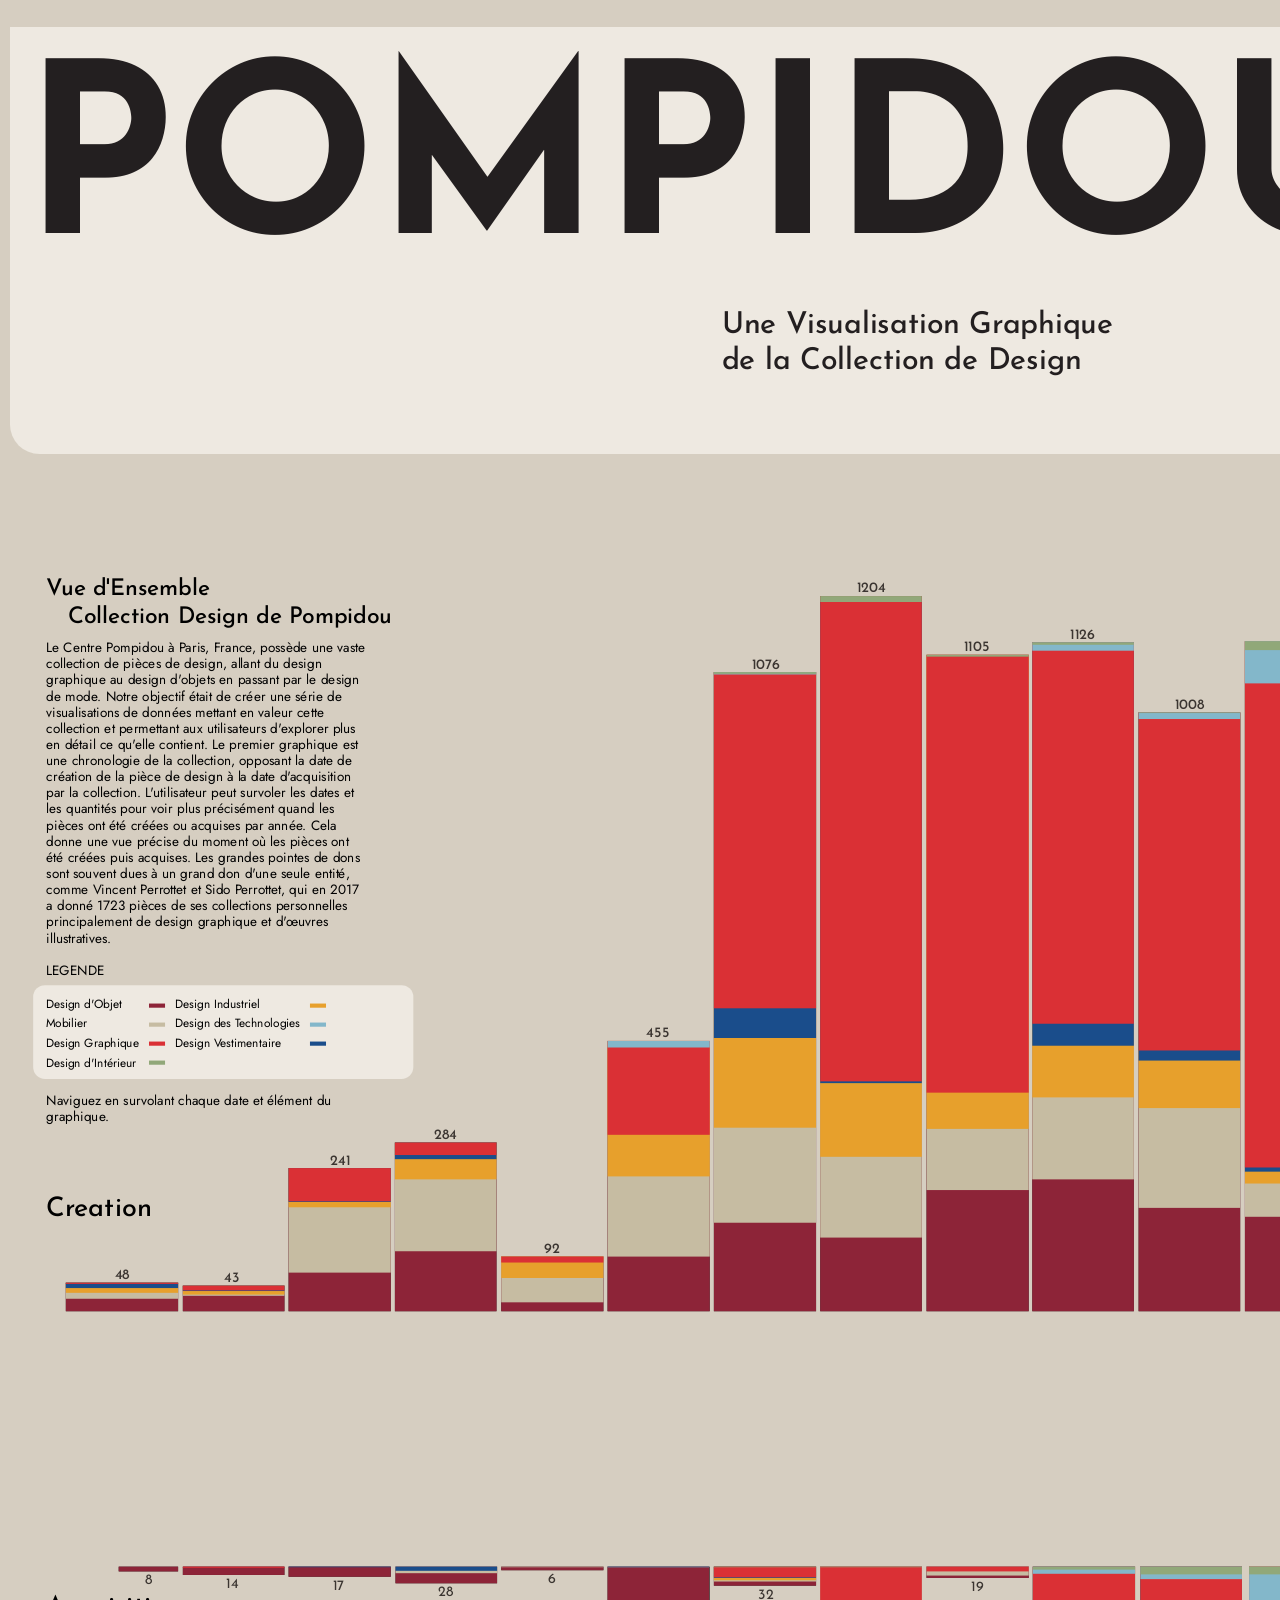
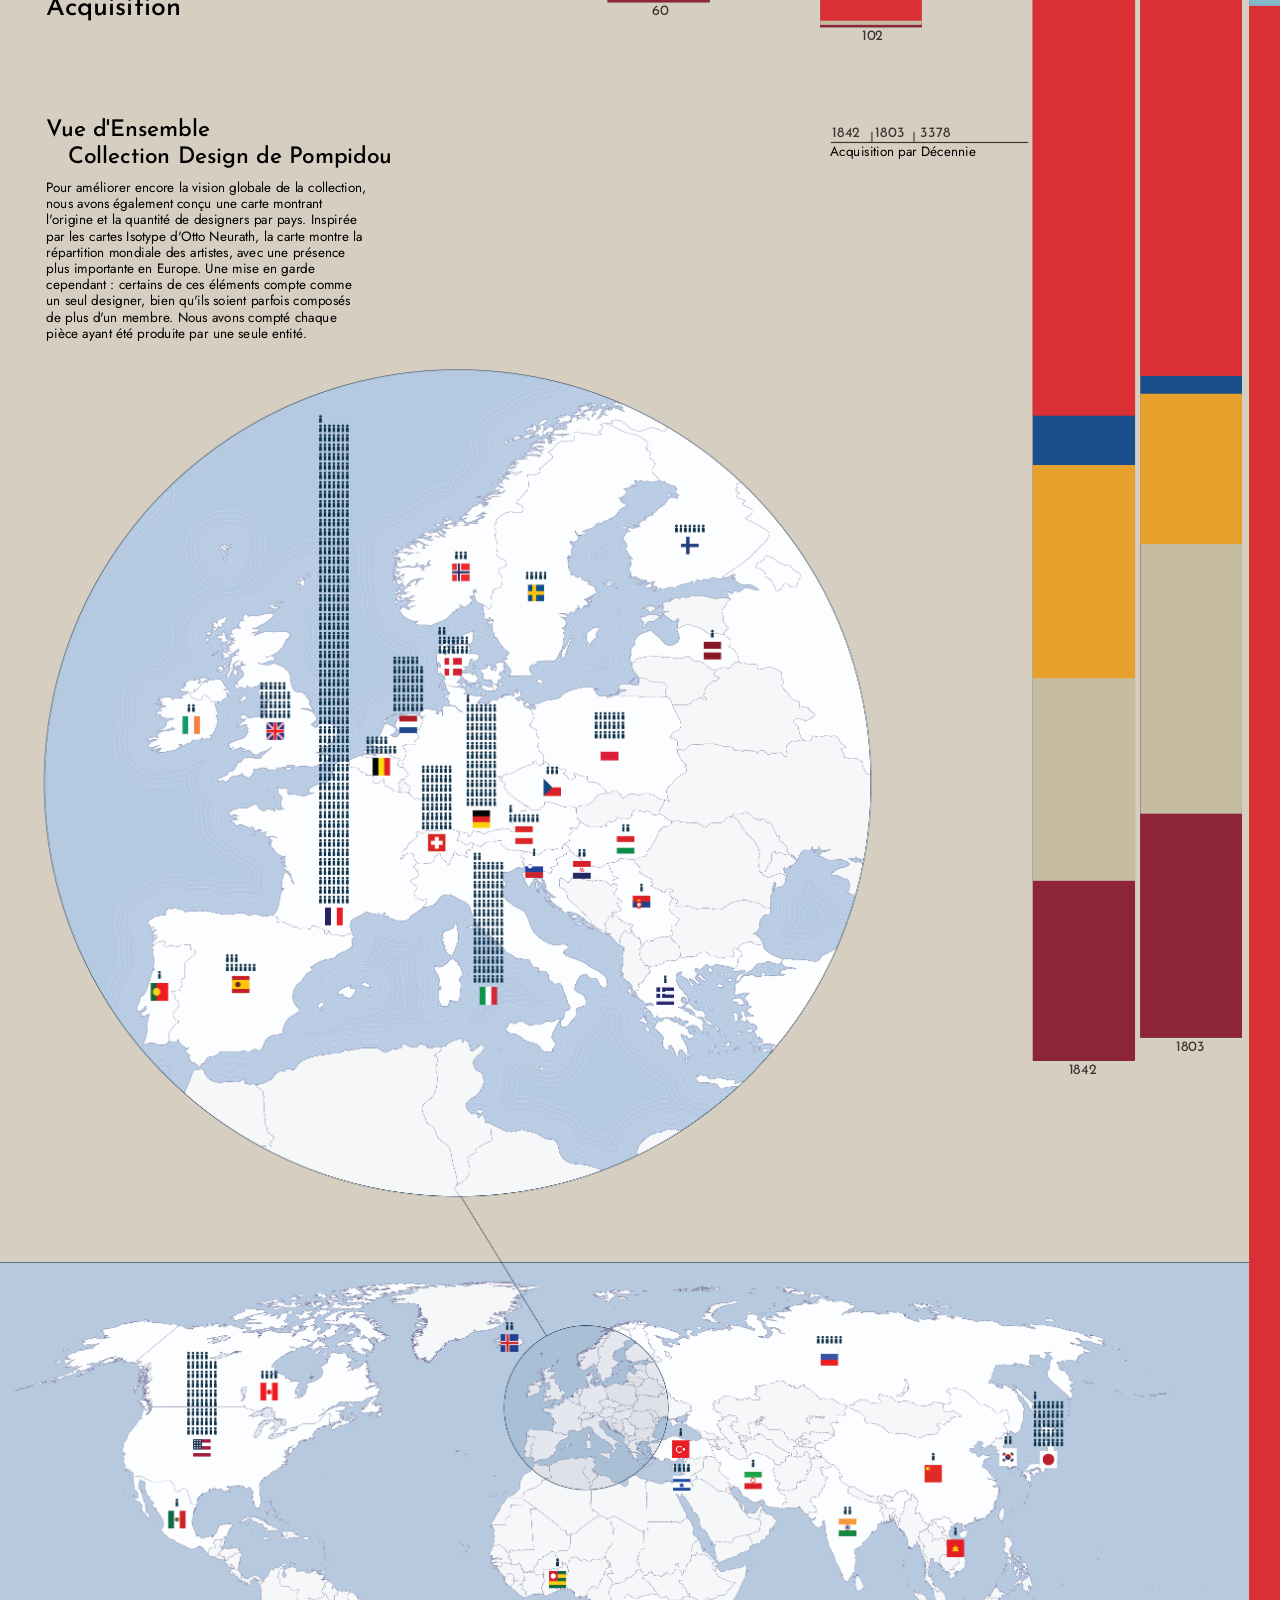
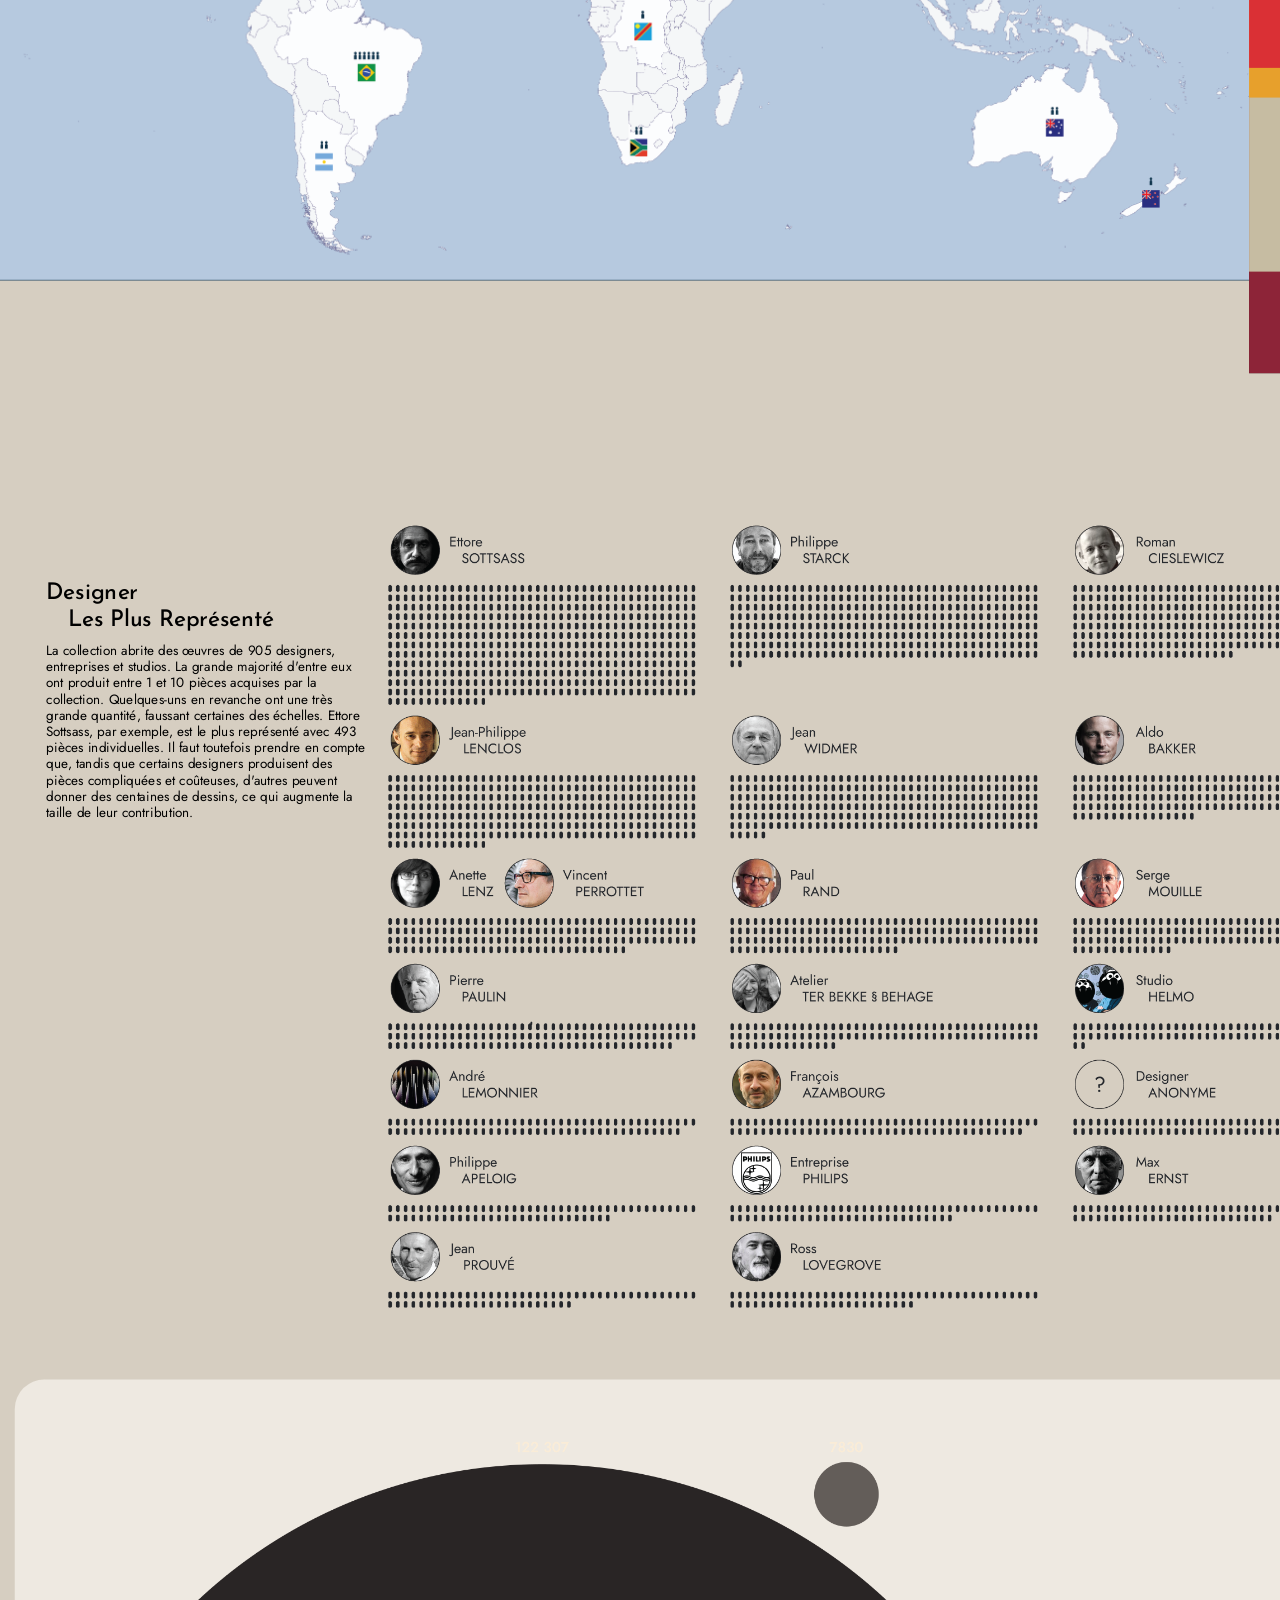
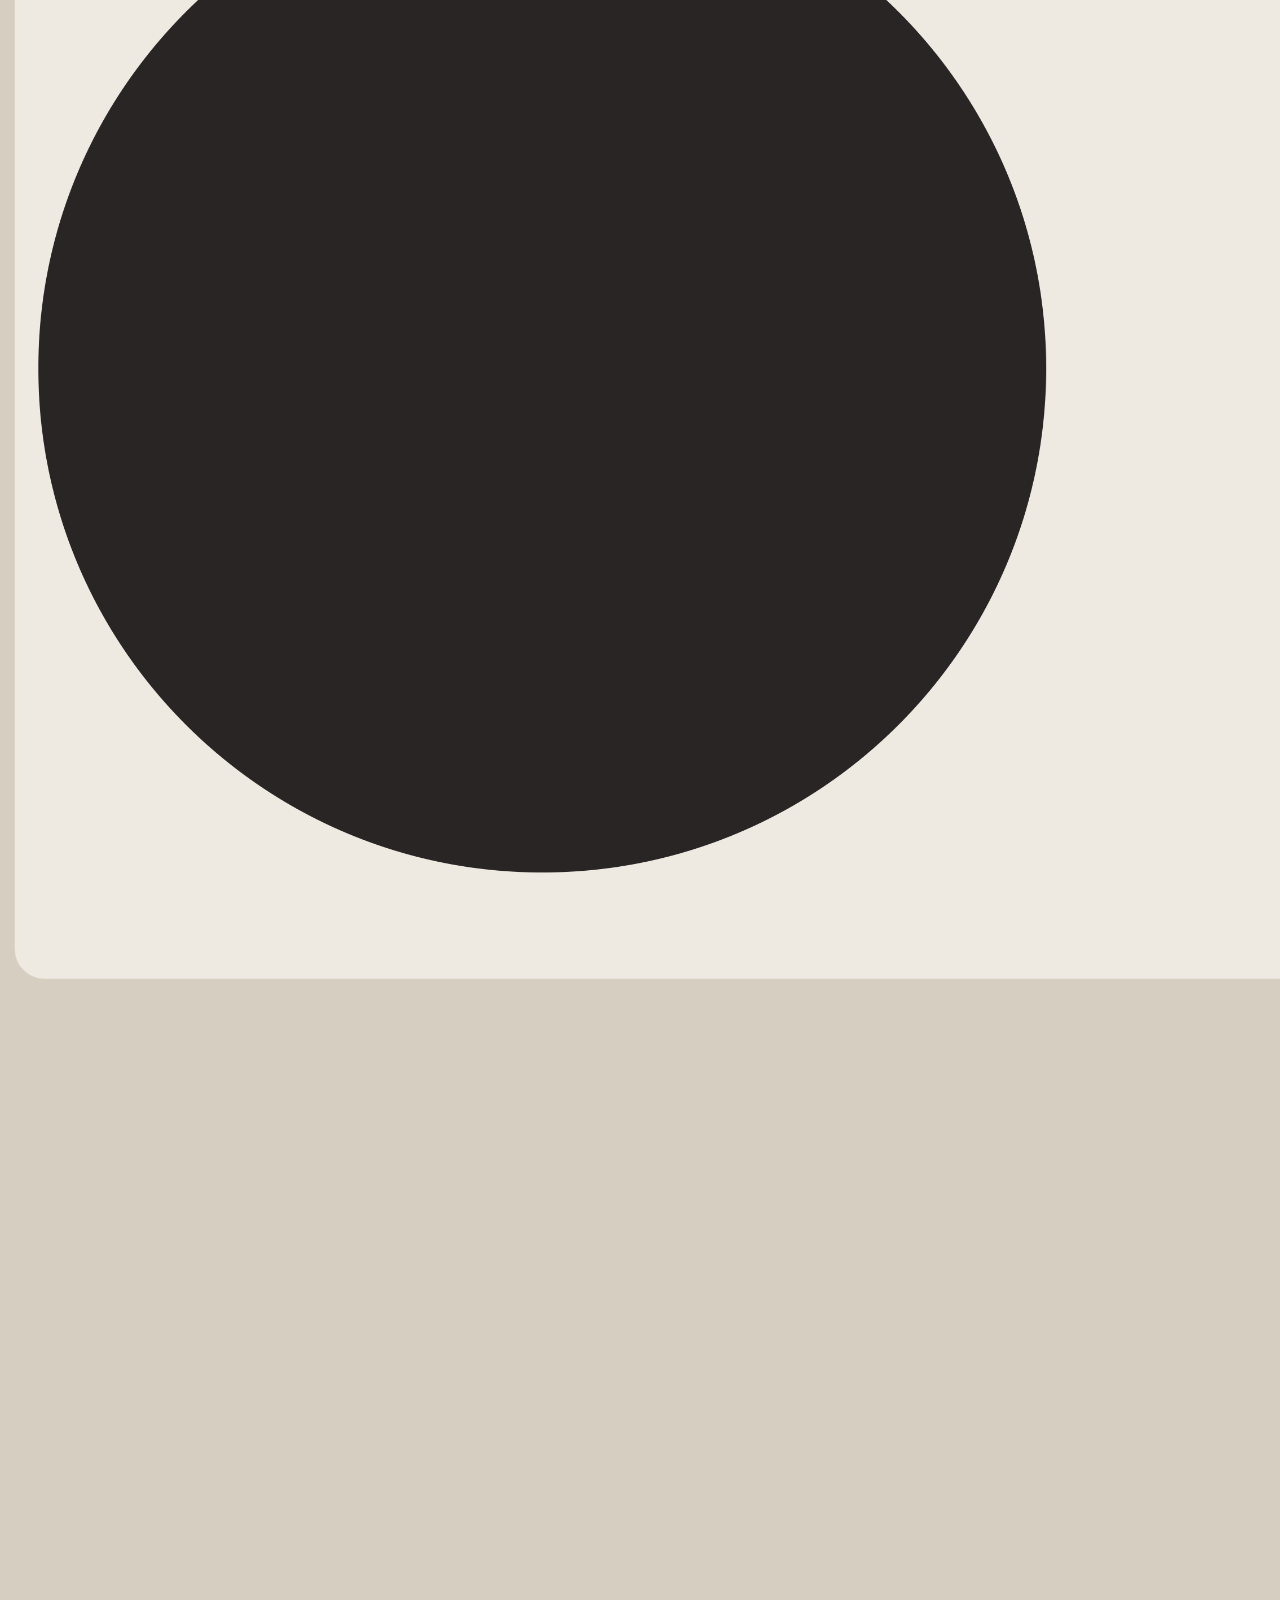
==== index.html @ 65486fce "Large Update" ====
<!DOCTYPE html>
<html lang="en">

<head>
    <meta charset="UTF-8">
    <meta name="viewport" content="width=device-width, initial-scale=1.0">
    <title>Iframe Example</title>
    <link rel="stylesheet" href="style.css"/>
    <link rel="preconnect" href="https://fonts.googleapis.com">
    <link rel="preconnect" href="https://fonts.gstatic.com" crossorigin>
    <link href="https://fonts.googleapis.com/css2?family=Jost:ital,wght@0,100..900;1,100..900&display=swap" <link
        rel="preconnect" href="https://fonts.googleapis.com">
    <link rel="preconnect" href="https://fonts.gstatic.com" crossorigin>
    <link
        href="https://fonts.googleapis.com/css2?family=Roboto:ital,wght@0,100;0,300;0,400;0,500;0,700;0,900;1,100;1,300;1,400;1,500;1,700;1,900&display=swap"
        rel="stylesheet">
    <link rel="preconnect" href="https://fonts.googleapis.com">
    <link rel="preconnect" href="https://fonts.gstatic.com" crossorigin>
    <link
        href="https://fonts.googleapis.com/css2?family=Bebas+Neue&family=Roboto:ital,wght@0,100;0,300;0,400;0,500;0,700;0,900;1,100;1,300;1,400;1,500;1,700;1,900&display=swap"
        rel="stylesheet">
    <link rel="preconnect" href="https://fonts.googleapis.com">
    <link rel="preconnect" href="https://fonts.gstatic.com" crossorigin>
    <link href="https://fonts.googleapis.com/css2?family=EB+Garamond:ital,wght@0,400..800;1,400..800&display=swap"
        rel="stylesheet">
    <link rel="preconnect" href="https://fonts.googleapis.com">
    <link rel="preconnect" href="https://fonts.gstatic.com" crossorigin>
    <link href="https://fonts.googleapis.com/css2?family=Josefin+Sans:ital,wght@0,100..700;1,100..700&display=swap"
        rel="stylesheet">
        <link href="https://fonts.googleapis.com/css2?family=Jost:ital,wght@0,100..900;1,100..900&display=swap" rel="stylesheet">




</head>

<body>



    <div class="frame">

        <!-- <div class="header">
            <div class="logo"><img src="/Extra/Dessin Logo Pompidou.jpg" width="855x" height="auto"></div>
        </div> -->

        <!-- <div class="widmer">Logo de Jean Widmer</div> -->

        <div class="centre">POMPIDOU</div>

        <div class="titre">Une Visualisation Graphique<br> de la Collection de Design</div>

        <!-- <div class="nom">Paul-Arthur Lemarquis</div> -->




        <div class="texttotal">

            <div class="info_line">Acquisition par Décennie</div>

            <div class="Creation">
                <div class="Creation">Creation</div>
            </div>
            <div class="Acquisition">
                <div class="Acquisition">Acquisition</div>
            </div>
            <div class="Overview">
                <div class="Titre">Vue d'Ensemble<br>&nbsp;&nbsp;&nbsp;Collection Design de Pompidou</div>
                <div class="Contenu">Le Centre Pompidou à Paris, France, possède une vaste collection de pièces de
                    design,
                    allant du design graphique au design d'objets en passant par le design de mode. Notre objectif était
                    de créer une série de visualisations de données mettant en valeur cette collection et permettant aux
                    utilisateurs d'explorer plus en détail ce qu'elle contient. Le premier graphique est une chronologie
                    de la collection, opposant la date de création de la pièce de design à la date d'acquisition par la
                    collection. L'utilisateur peut survoler les dates et les quantités pour voir plus précisément quand
                    les pièces ont été créées ou acquises par année. Cela donne une vue précise du moment où les pièces
                    ont été créées puis acquises. Les grandes pointes de dons sont souvent dues à un grand don d'une
                    seule entité, comme Vincent Perrottet et Sido Perrottet, qui en 2017 a donné 1723 pièces de ses
                    collections personnelles principalement de design graphique et d'œuvres illustratives.
                    <br>
                    <br>
                    LEGENDE
                    <br>
                    <br>
                    <br>
                    <br>
                    <br>
                    <br>
                    <br>
                    <br>
                    Naviguez en survolant chaque date et élément du graphique.


                </div>
            </div>
            <div class="Detail">
                <div class="Titre2">Vue d'Ensemble<br>&nbsp;&nbsp;&nbsp;Collection Design de Pompidou</div>
                <div class="Contenu">Pour améliorer encore la vision globale de la collection, nous avons également
                    conçu une carte montrant l'origine et la quantité de designers par pays. Inspirée par les cartes
                    Isotype d'Otto Neurath, la carte montre la répartition mondiale des artistes, avec une présence plus
                    importante en Europe. Une mise en garde cependant : certains de ces éléments compte comme un seul designer,
                    bien
                    qu'ils soient parfois composés de plus d'un membre. Nous avons compté chaque pièce ayant été
                    produite par une seule entité.
                </div>
                <!-- <div class="Contenu2">Cette collection se compose de 7230 pièces chacune cataloguée et référencée par le
                    MNAM et Videomuseum. Cela nous a permis de donner une vision précise de l'origine, du type, de la
                    taille ou des matériaux de construction de chaque pièce unique. Le centre lui-même, sous la
                    direction de Jean Widmer, a utilisé une palette chromatique variée pour différencier chaque section
                    du musée, et c'est quelque chose que nous voulions partager. -->
                    <br>
                    <br>
                    <br>
                    <br>
                    <br>
                    <br>

                    <!-- Naviguez en survolant chaque élément individuel. -->

                </div>
            </div>
            <div class="Map">
                <div class="Titre">Vue d'Ensemble<br>&nbsp;&nbsp;&nbsp;Collection Design de Pompidou</div>
                <div class="Contenu">Pour améliorer encore la vision globale de la collection, nous avons également
                    conçu une carte montrant l'origine et la quantité de designers par pays. Inspirée par les cartes
                    Isotype d'Otto Neurath, la carte montre la répartition mondiale des artistes, avec une présence plus
                    importante en Europe. Une mise en garde cependant : certains de ces éléments compte comme un seul designer,
                    bien
                    qu'ils soient parfois composés de plus d'un membre. Nous avons compté chaque pièce ayant été
                    produite par une seule entité.
                </div>
            </div>
            <div class="Designers">
                <div class="Titre">Designer<br>&nbsp;&nbsp;&nbsp;Les Plus Représenté</div>
                <div class="Contenu">La collection abrite des œuvres de 905 designers, entreprises et studios. La grande
                    majorité d'entre eux ont produit entre 1 et 10 pièces acquises par la collection. Quelques-uns en
                    revanche ont une très grande quantité, faussant certaines des échelles. Ettore Sottsass, par
                    exemple, est le plus représenté avec 493 pièces individuelles. Il faut toutefois prendre en compte
                    que, tandis que certains designers produisent des pièces compliquées et coûteuses, d'autres peuvent
                    donner des centaines de dessins, ce qui augmente la taille de leur contribution.
                </div>
            </div>
            <div class="TotalDesigners">
                <div class="Titre">Designer<br>&nbsp;&nbsp;&nbsp;Les Plus Représenté</div>
                <div class="Contenu">Pour conclure, nous avons une représentation simple de la collection de design en
                    comparaison avec le reste de la collection globale du Centre Pompidou. Le Musée reste avant tout un
                    centre pour les beaux-arts et cela est assez clair ici. Cependant, la collection continuera sûrement
                    de croître à mesure que de plus en plus de designers produiront de nouvelles créations
                    intéressantes.
                </div>
            </div>
        </div>





        <iframe class="DesignOverall" src="Overall View of Design Collection Code/Detailed-View.html" width="100%"
            height="5700" style="border:none;"></iframe>

        <iframe class="DesignDetail" src="https://hanscastorpus.github.io/detailed-view-pompidou/" width="2000px" height="1400"
            style="border:none;"></iframe>

        <div class="Carte">
            <img src="Extra/CleanedUp Map3.png" alt="A beautiful scenery" width="2250px" height="auto" title="Map">
        </div>
        <div class="DesignersQuantity">
            <img src="Extra/Designers_dark.png" alt="A beautiful scenery" width="1670px" height="auto" title="Designers">
        </div>
        <div class="Total">
            <img src="Extra/TotalVsDesign.png" alt="A beautiful scenery" width="auto" height="auto" title="Total">
        </div>

    </div>
 <div class="header_background"></div>
    <div class="map_background"></div>
    <div class="total_background"></div>

    <div class="legend">

		<div class="categorielegende">
			<div class="element_texte"></div>
		</div>
		<div class="typeDesign">
			<div class="categorie">
				<div class="element_texte">Design d'Objet
				</div>
				<div class="element_texte">Mobilier
				</div>
				<div class="element_texte">Design Graphique
				</div>
				<div class="element_texte">Design d'Intérieur
				</div>
			</div>

			<div class="categorieshape">
				<div class="element_ligne4"></div>
				<div class="element_ligne2"></div>
				<div class="element_ligne3"></div>
				<div class="element_ligne1"></div>

			</div>

			<div class="categorie">
				<div class="element_texte">Design Industriel
				</div>
				<div class="element_texte">Design des Technologies
				</div>
				<div class="element_texte">Design Vestimentaire
				</div>
			</div>

			<div class="categorieshape">
				<div class="element_ligne5"></div>
				<div class="element_ligne6"></div>
				<div class="element_ligne7"></div>

			</div>
			<div class="seperator"></div>

		</div>
		</div>
	</div>
</body>

</html>

<!-- Le deuxième graphique est une plongée approfondie dans la collection elle-même.
                    Chaque pièce est représentée ici, avec sa forme déterminée par la date de sa création et la date à
                    laquelle elle a été acquise par la collection. Les couleurs différencient plusieurs catégories
                    différentes. Le cercle de gauche montre le type d'acquisition, dont il existe de nombreux, tandis
                    que celui de droite montre le genre, s'il s'agit d'un solo ou d'un groupe de designers. La ligne
                    centrale principale est colorée en fonction du type de design auquel la pièce appartient. Cela donne
                    une vue chromatique et temporelle de chaque pièce. Cet élément interactif permet également au
                    spectateur de survoler chaque pièce, affichant toutes les informations concernant la pièce dans une
                    infobulle. -->
---- style.css ----
/* CSS Variables */
:root {
  /* Colors */
  --color-background: #d6cec1;
  --color-background-light: #eee9e1;
  --color-text-light: ##293439;
  --color-text-dark: #231f20;
  --color-text-body: #24262b;
  
  /* Design Category Colors */
  --color-architecture: #91a879;
  --color-mobilier: #c6bca2;
  --color-graphique: #da3035;
  --color-objet: #8d2438;
  --color-industriel: #e7a02c;
  --color-technologie: #83b7ca;
  --color-vestimentaire: #1a4d8b;
  --color-other: #266af1;
  
  /* Fonts */
  --font-jost: "Jost", sans-serif;
  --font-josefin: "Josefin Sans", sans-serif;
  
  /* Font Sizes */
  --font-size-small: 17pt;
  --font-size-medium: 20px;
  --font-size-large: 29pt;
  --font-size-xlarge: 34pt;
  --font-size-xxlarge: 38pt;
  --font-size-hero: 25em;
  
  /* Spacing */
  --spacing-small: 7px;
  --spacing-medium: 15px;
  --spacing-large: 20px;
  --spacing-xlarge: 25px;
  
  /* Border Radius */
  --radius-large: 50px;
  
  /* Line Height */
  --line-height-base: 1.2;
  
  /* Responsive scaling - Default values for large screens */
  --scale-factor: 0.9;
  --left-position: 200px;
  --top-position: 0;
}

/* ==================== MEDIA QUERIES ==================== */

/* Medium screens - 1920px */
@media (max-width: 1920px) {
  :root {
    --scale-factor: 0.76;
    --left-position: 40px;
    --top-position: 20px;
  }
}

/* Medium screens - 1440px */
@media (max-width: 1440px) {
  :root {
    --scale-factor: 0.594;
    --left-position: 2px;
    --top-position: 0;
  }
}

/* Medium screens - 1024px */
@media (max-width: 1024px) {
  :root {
    --scale-factor: 0.41;
    --left-position: 2px;
    --top-position: 0;
  }
}

/* Small screens - 768px */
@media (max-width: 768px) {
  :root {
    --scale-factor: 0.4;
    --left-position: 10px;
    --top-position: 0;
  }
}

/* Extra small screens - 480px */
@media (max-width: 480px) {
  :root {
    --scale-factor: 0.3;
    --left-position: 50px;
    --top-position: 0;
  }
}

/* ==================== BASE STYLES ==================== */

body {
  position: absolute;
  left: var(--left-position);
  top: var(--top-position);
  background-color: var(--color-background);
  transform-origin: top left;
  width: 100%;
  height: 100%;
  transform: scale(var(--scale-factor));
}

.frame {
  display: flex;
  flex-direction: column;
}

.pixel {
  position: absolute;
  opacity: 0.3;
  top: 8px;
  left: var(--spacing-small);
}

/* ==================== TYPOGRAPHY ==================== */

/* Title Styles */
.Titre,
.Titre2 {
  font-family: var(--font-josefin);
  font-optical-sizing: auto;
  font-weight: 500;
  font-size: var(--font-size-large);
  line-height: var(--line-height-base);
  width: 1000px;
}

.Titre2 {
  position: absolute;
  left: 0px;
}

/* Content Styles */
.Contenu,
.Contenu2 {
  position: absolute;
  top: 106px;
  width: 543px;
  font-family: var(--font-jost);
  font-optical-sizing: auto;
  font-style: normal;
  font-size: var(--font-size-small);
  line-height: var(--line-height-base);
}

.Contenu2 {
  left: 567px;
}

/* Section Headers */
.Acquisition,
.Creation {
  position: absolute;
  left: 30px;
  font-family: var(--font-josefin);
  font-weight: 500;
  font-size: var(--font-size-xlarge);
  color: var(--color-text-light);
}

.Creation {
  top: 1338px;
}

.Acquisition {
  top: 1674px;
}

.centre {
  position: absolute;
  top: 39px;
  left: 22px;
  font-family: var(--font-josefin);
  font-optical-sizing: auto;
  font-weight: 900;
  font-size: var(--font-size-hero);
  line-height: var(--line-height-base);
  width: 1300px;
  color: var(--color-text-dark);
}

.titre {
  position: absolute;
  top: 505px;
  left: 1198px;
  font-family: var(--font-josefin);
  font-optical-sizing: auto;
  font-weight: 500;
  font-size: var(--font-size-xxlarge);
  line-height: var(--line-height-base);
  width: 1300px;
  color: var(--color-text-dark);
}

.info_line {
  top: 3595px;
  left: 1381px;
  position: relative;
  color: var(--color-text-light);
  font-family: var(--font-jost);
  font-size: var(--font-size-small);
}

/* ==================== SECTION LABELS ==================== */

.Overview {
  position: absolute;
  top: 1634px;
  left: 61px;
  color: var(--color-text-light);
}

.Detail {
  position: absolute;
  top: 3554px;
  color: var(--color-text-light);
  left: 61px;
}

.Map {
  position: absolute;
  top: 6675px;
  color: var(--color-text-light);
  left: 1763px;
  display: none;
}

.Designers {
  position: absolute;
  top: 6350px;
  color: var(--color-text-light);
  left: 61px;
}

.TotalDesigners {
  position: absolute;
  color: var(--color-text-body);
  top: 7741px;
  left: 1762px;
}

/* ==================== MAIN SECTIONS ==================== */

.DesignOverall {
  position: absolute;
  overflow-x: hidden;
  width: 3390px;
  top: 836px;
  z-index: 1000;
}

.DesignDetail {
  position: absolute;
  top: 3757px;
  left: -47px;
  z-index: 1000;
  display: none;
}

.texttotal {
  position: relative;
  top: -677px;
  z-index: 500;
}

.Carte {
  position: absolute;
  top: 3300px;
  left: -114px;
  z-index: 100;
}

.DesignersQuantity {
  position: absolute;
  top: 6258px;
  left: 637px;
}

.Total {
  position: absolute;
  top: 7744px;
  left: 3px;
  transform: scale(0.95);
  z-index: 1000;
}

.logo {
  position: absolute;
  top: 61px;
  left: 62px;
}

/* ==================== BACKGROUND SECTIONS ==================== */

.header_background {
  background-color: var(--color-background-light);
  border-radius: 0px 0px var(--radius-large) var(--radius-large);
  width: 2349px;
  left: 8px;
  height: 719px;
}

.map_background {
  position: relative;
  background-color: #b6c9df;
  width: 2639px;
  height: 1039px;
  left: -152px;
  top: 4054px;
  border-radius: var(--radius-large);
  border: 1px solid #10344c;
}

.total_background {
  position: relative;
  background-color: var(--color-background-light);
  width: 2349px;
  height: 2019px;
  top: 5904px;
  left: 8px;
  border-radius: var(--radius-large);
}

/* ==================== LEGEND ==================== */

.legend {
  display: flex;
  flex-direction: row;
  position: fixed;
  margin-top: -2166px;
  width: 50%;
  height: 148px;
  z-index: 20;
  margin-left: 39px;
  padding-bottom: 10px;
  font-family: var(--font-jost);
  font-size: var(--font-size-medium);
  color: var(--color-text-light);
  background-color: #eee9e1;
  border-radius: 20px;
}

/* Legend Layout Components */
.categorie,
.categorieshape {
  display: flex;
  flex-direction: column;
  height: 132px;
}

.categorie {
  width: auto;
  padding-left: var(--spacing-medium);
  padding-top: var(--spacing-medium);
  padding-right: var(--spacing-medium);
}

.categorieshape {
  margin-top: 6px;
}

.element_texte {
  display: flex;
  align-items: center;
  margin: 2px;
  width: auto;
}

.typeDesign {
  display: flex;
  padding-left: 0px;
}

/* ==================== LEGEND COLOR BARS ==================== */

/* Shared styles for all legend bars */
.element_ligne_1,
.element_ligne1,
.element_ligne2,
.element_ligne3,
.element_ligne4,
.element_ligne5,
.element_ligne6,
.element_ligne7 {
  height: 7px;
  width: 27px;
  margin-top: var(--spacing-xlarge);
}

/* Special case for first element */
.element_ligne_1 {
  margin-top: var(--spacing-large);
  height: 5px;
  width: 25px;
  background-color: var(--color-other);
}

/* Category-specific colors */
.element_ligne1 {
  background-color: var(--color-architecture);
}

.element_ligne2 {
  background-color: var(--color-mobilier);
}

.element_ligne3 {
  background-color: var(--color-graphique);
}

.element_ligne4 {
  background-color: var(--color-objet);
}

.element_ligne5 {
  background-color: var(--color-industriel);
}

.element_ligne6 {
  background-color: var(--color-technologie);
}

.element_ligne7 {
  background-color: var(--color-vestimentaire);
}

/* ==================== COMMENTED OUT SECTIONS ==================== */

/* Uncomment these sections if needed:

.merci {
  position: absolute;
  top: 12053px;
  left: 1760px;
  font-family: var(--font-jost);
  font-optical-sizing: auto;
  font-weight: 500;
  font-size: 69pt;
  line-height: var(--line-height-base);
  width: 1000px;
  color: var(--color-text-light);
}

.widmer {
  position: absolute;
  top: 730px;
  left: 61px;
  font-family: var(--font-jost);
  font-optical-sizing: auto;
  font-weight: 500;
  font-size: var(--font-size-small);
  line-height: var(--line-height-base);
  width: 1000px;
  color: var(--color-text-light);
}

.nom {
  position: absolute;
  top: 1064px;
  left: 1195px;
  font-family: var(--font-jost);
  font-optical-sizing: auto;
  font-weight: 500;
  font-size: 32pt;
  line-height: var(--line-height-base);
  width: 1300px;
  color: var(--color-text-light);
}

*/
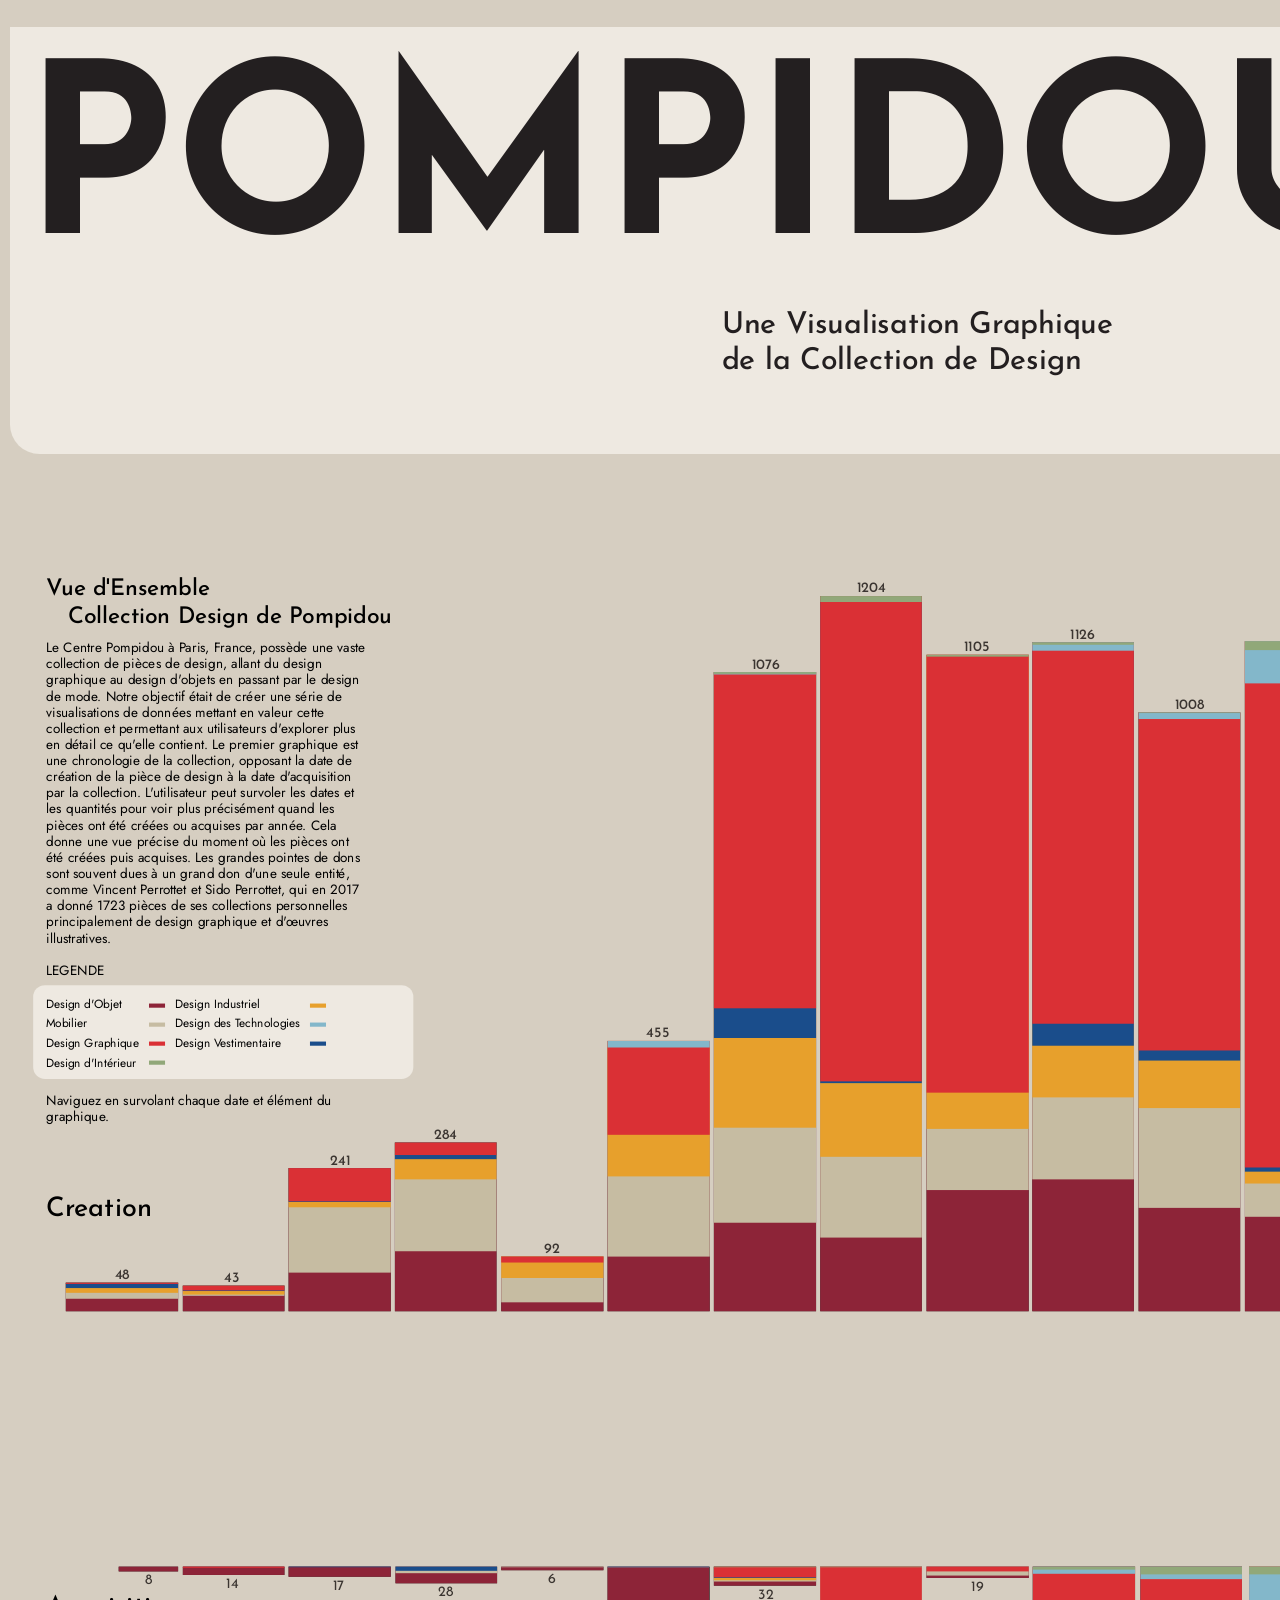
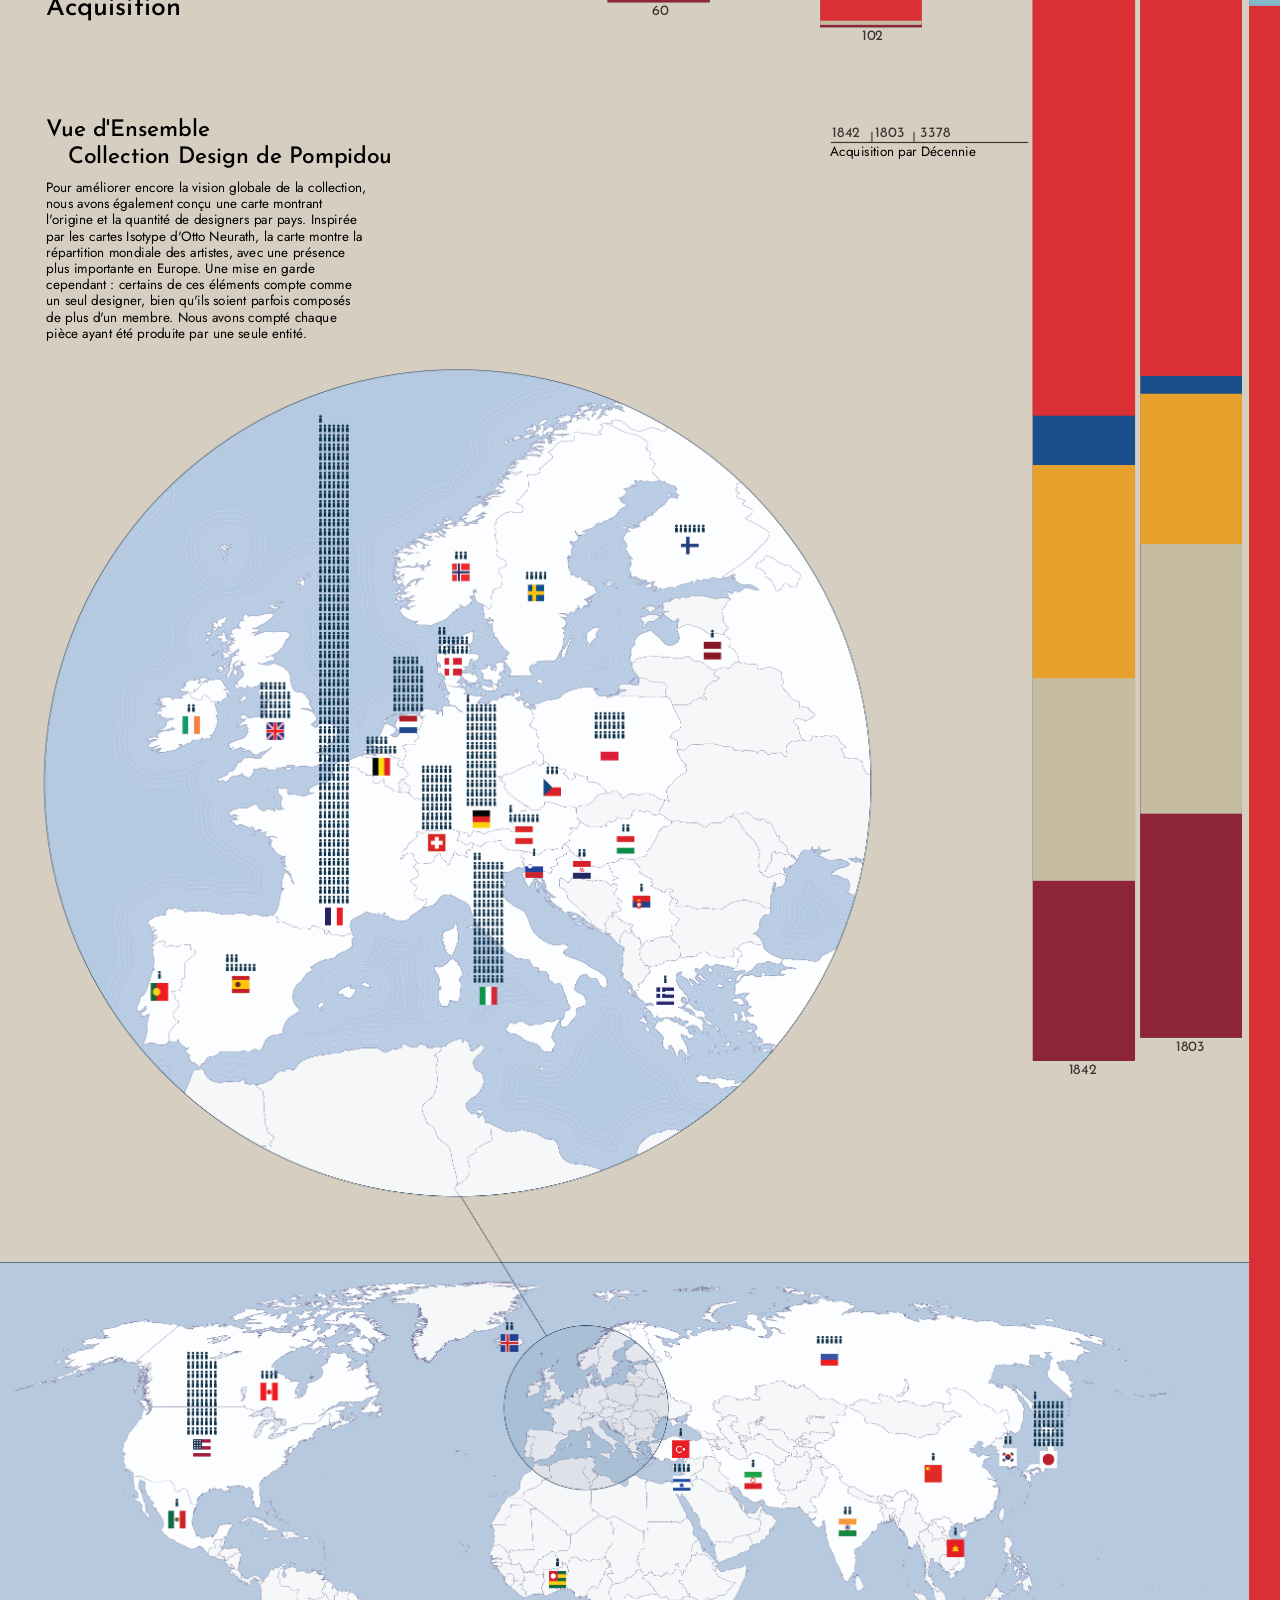
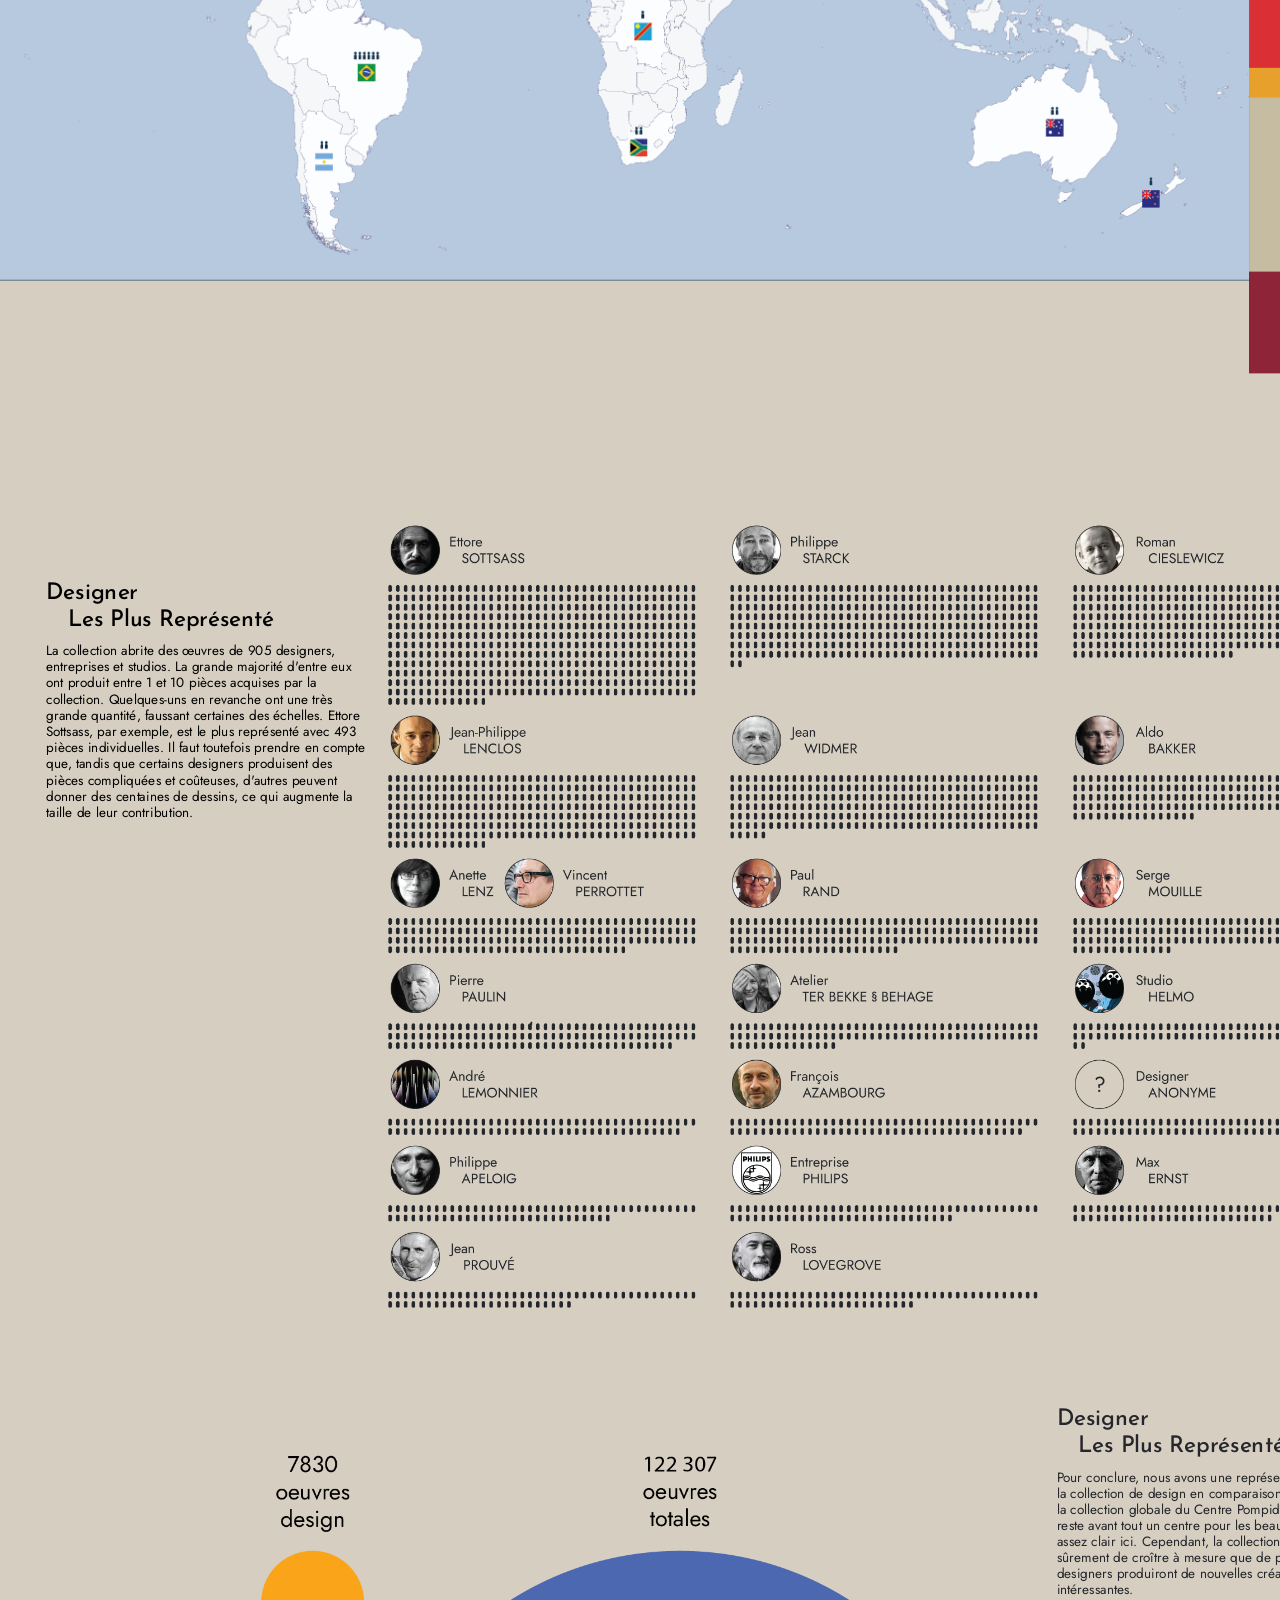
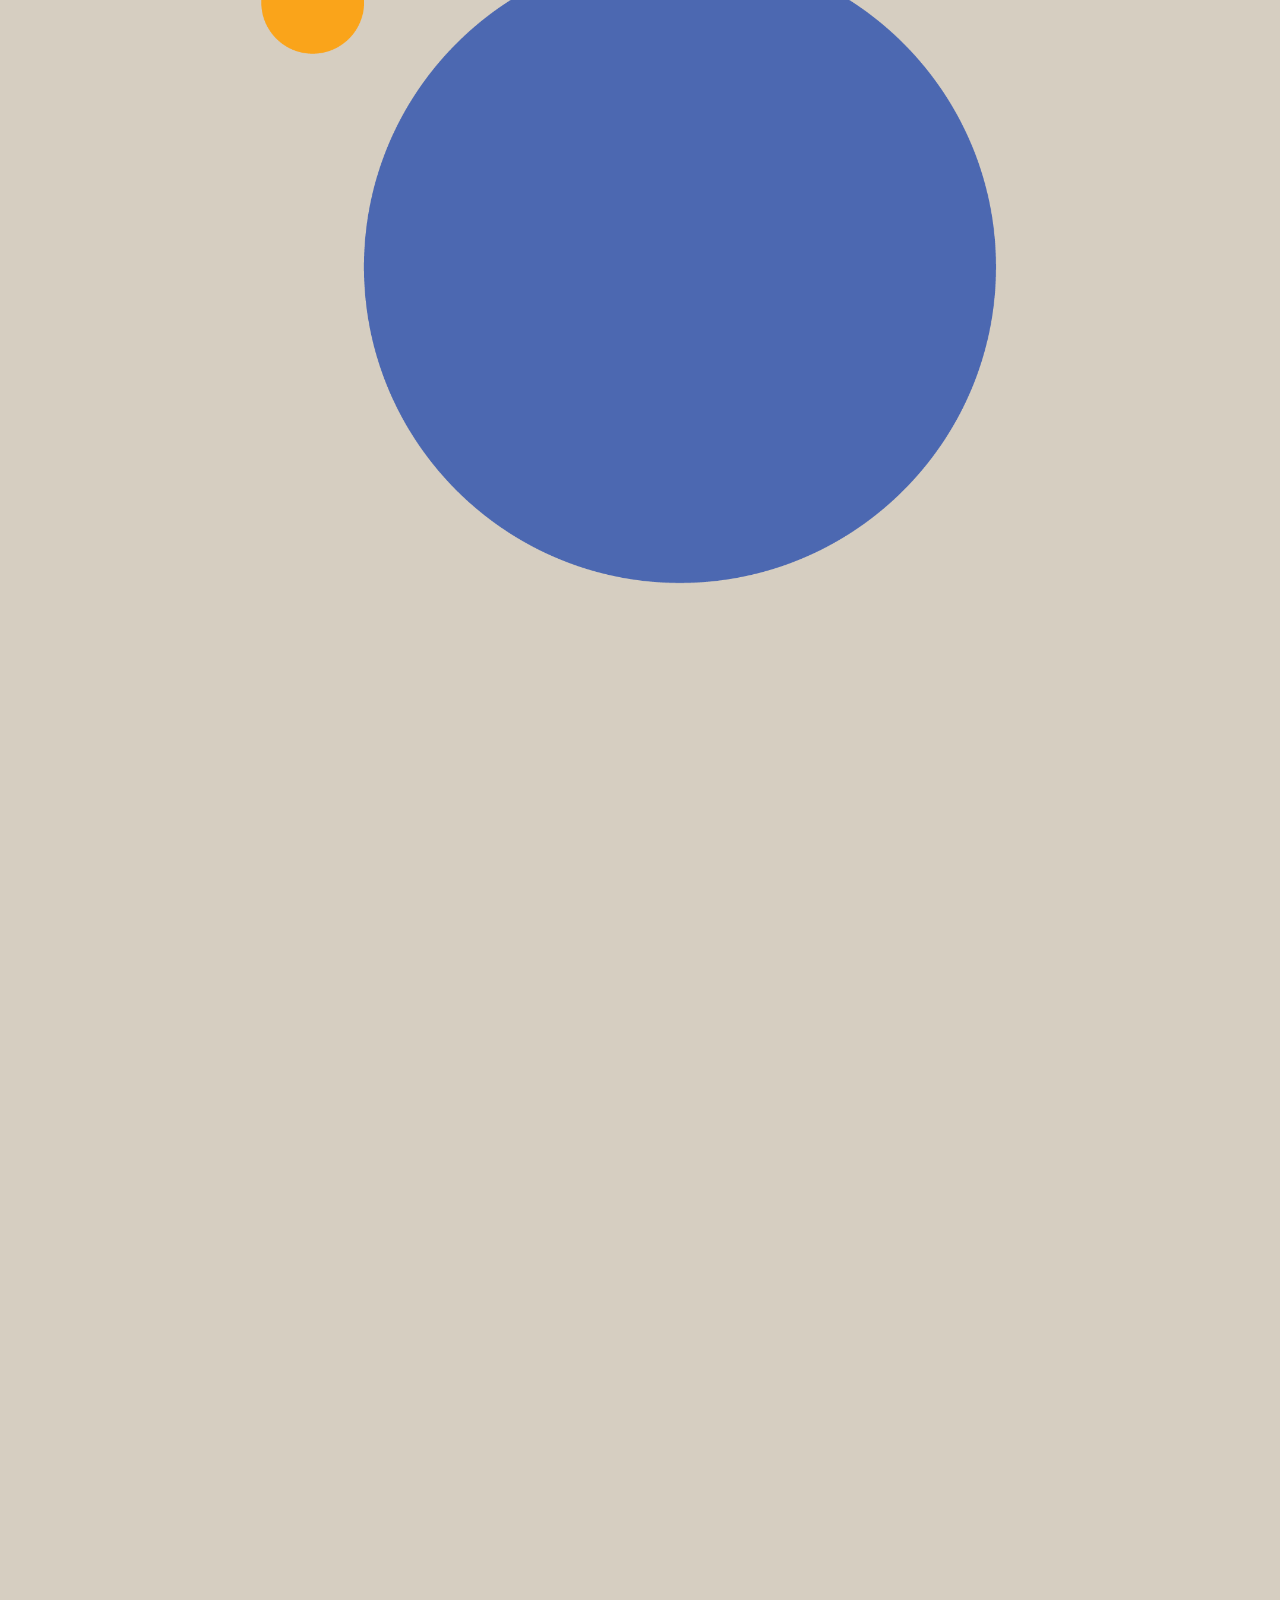
==== commit f3f1c559: "Update" ====
--- a/index.html
+++ b/index.html
@@ -169,7 +169,7 @@
             <img src="Extra/Designers_dark.png" alt="A beautiful scenery" width="1670px" height="auto" title="Designers">
         </div>
         <div class="Total">
-            <img src="Extra/TotalVsDesign.png" alt="A beautiful scenery" width="auto" height="auto" title="Total">
+            <img src="Extra/Quantity.png" alt="A beautiful scenery" width="auto" height="auto" title="Total">
         </div>
 
     </div>
--- a/style.css
+++ b/style.css
@@ -286,9 +286,10 @@
 .Total {
   position: absolute;
   top: 7744px;
-  left: 3px;
-  transform: scale(0.95);
+  left: 423px;
+  /* transform: scale(1); */
   z-index: 1000;
+  padding-bottom: 50px;
 }
 
 .logo {
@@ -320,12 +321,13 @@
 
 .total_background {
   position: relative;
-  background-color: var(--color-background-light);
+  /* background-color: var(--color-background-light); */
   width: 2349px;
   height: 2019px;
   top: 5904px;
   left: 8px;
   border-radius: var(--radius-large);
+  z-index: 1;
 }
 
 /* ==================== LEGEND ==================== */
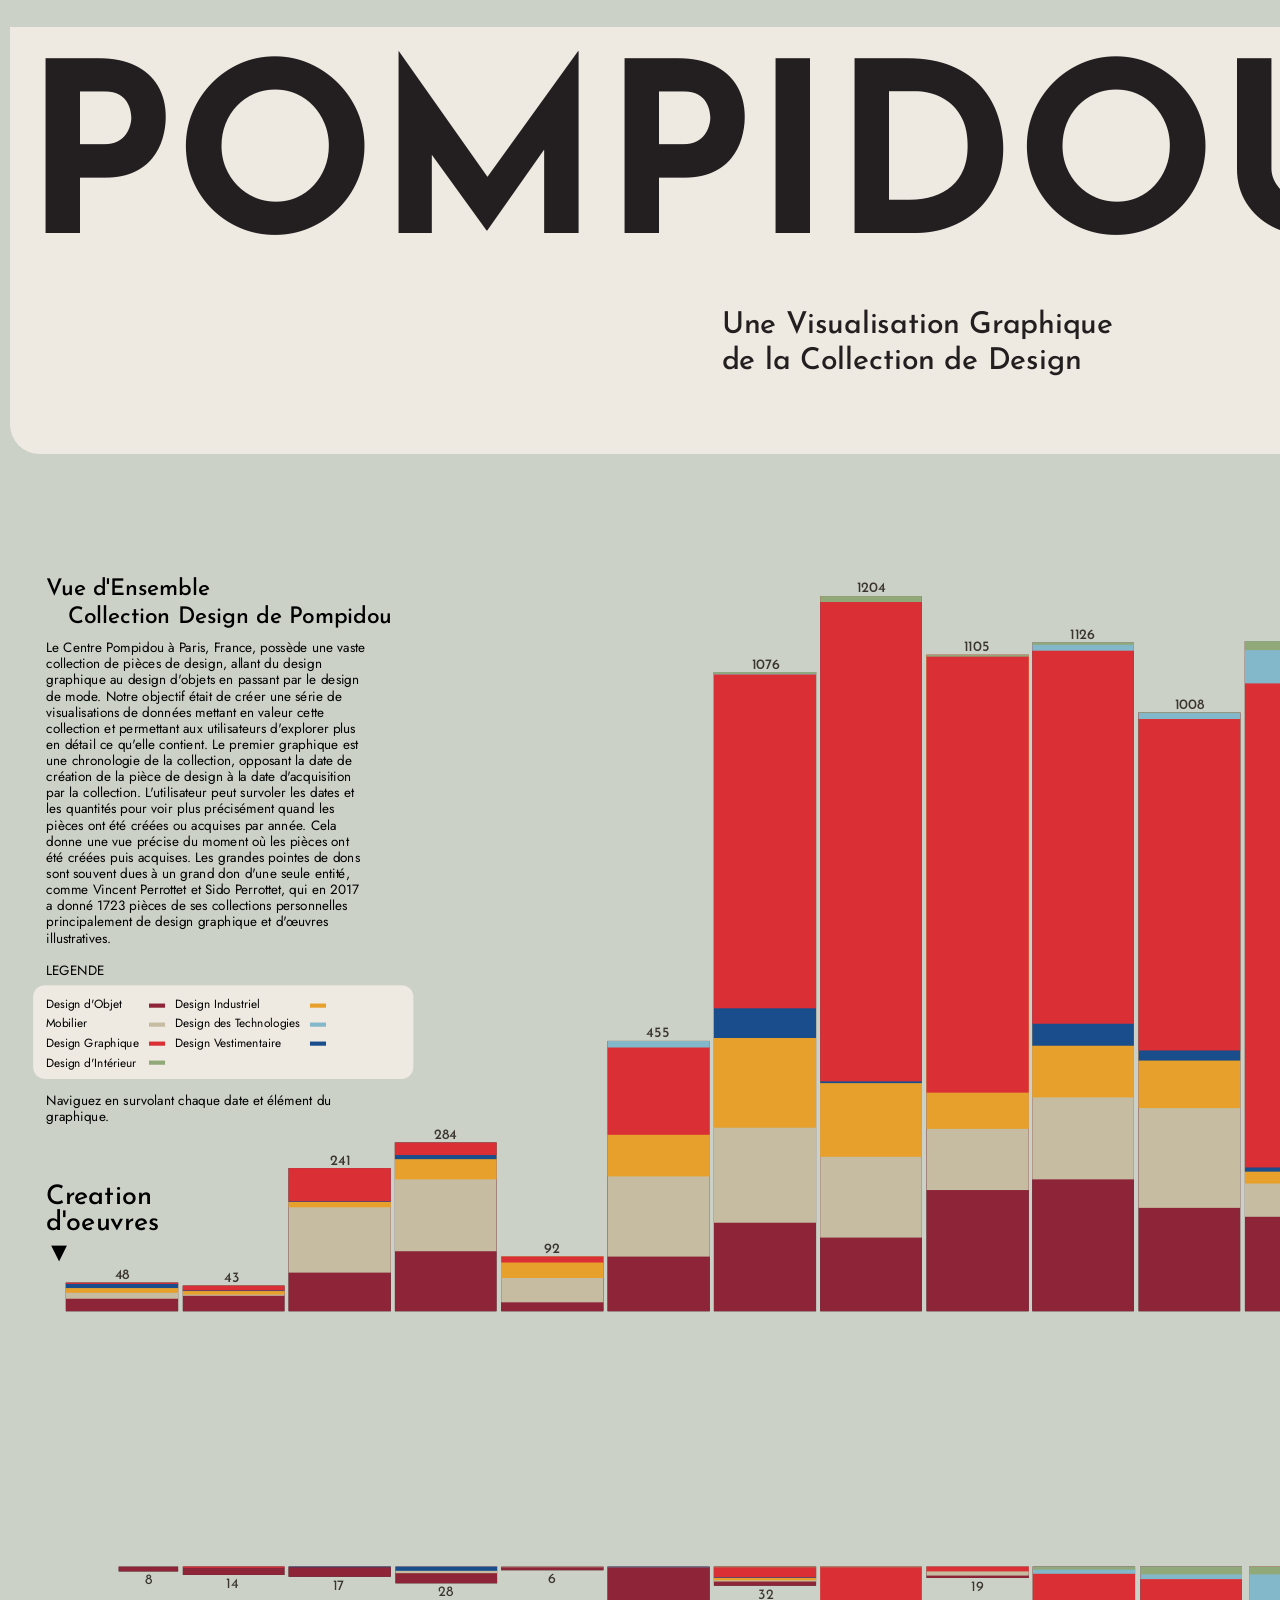
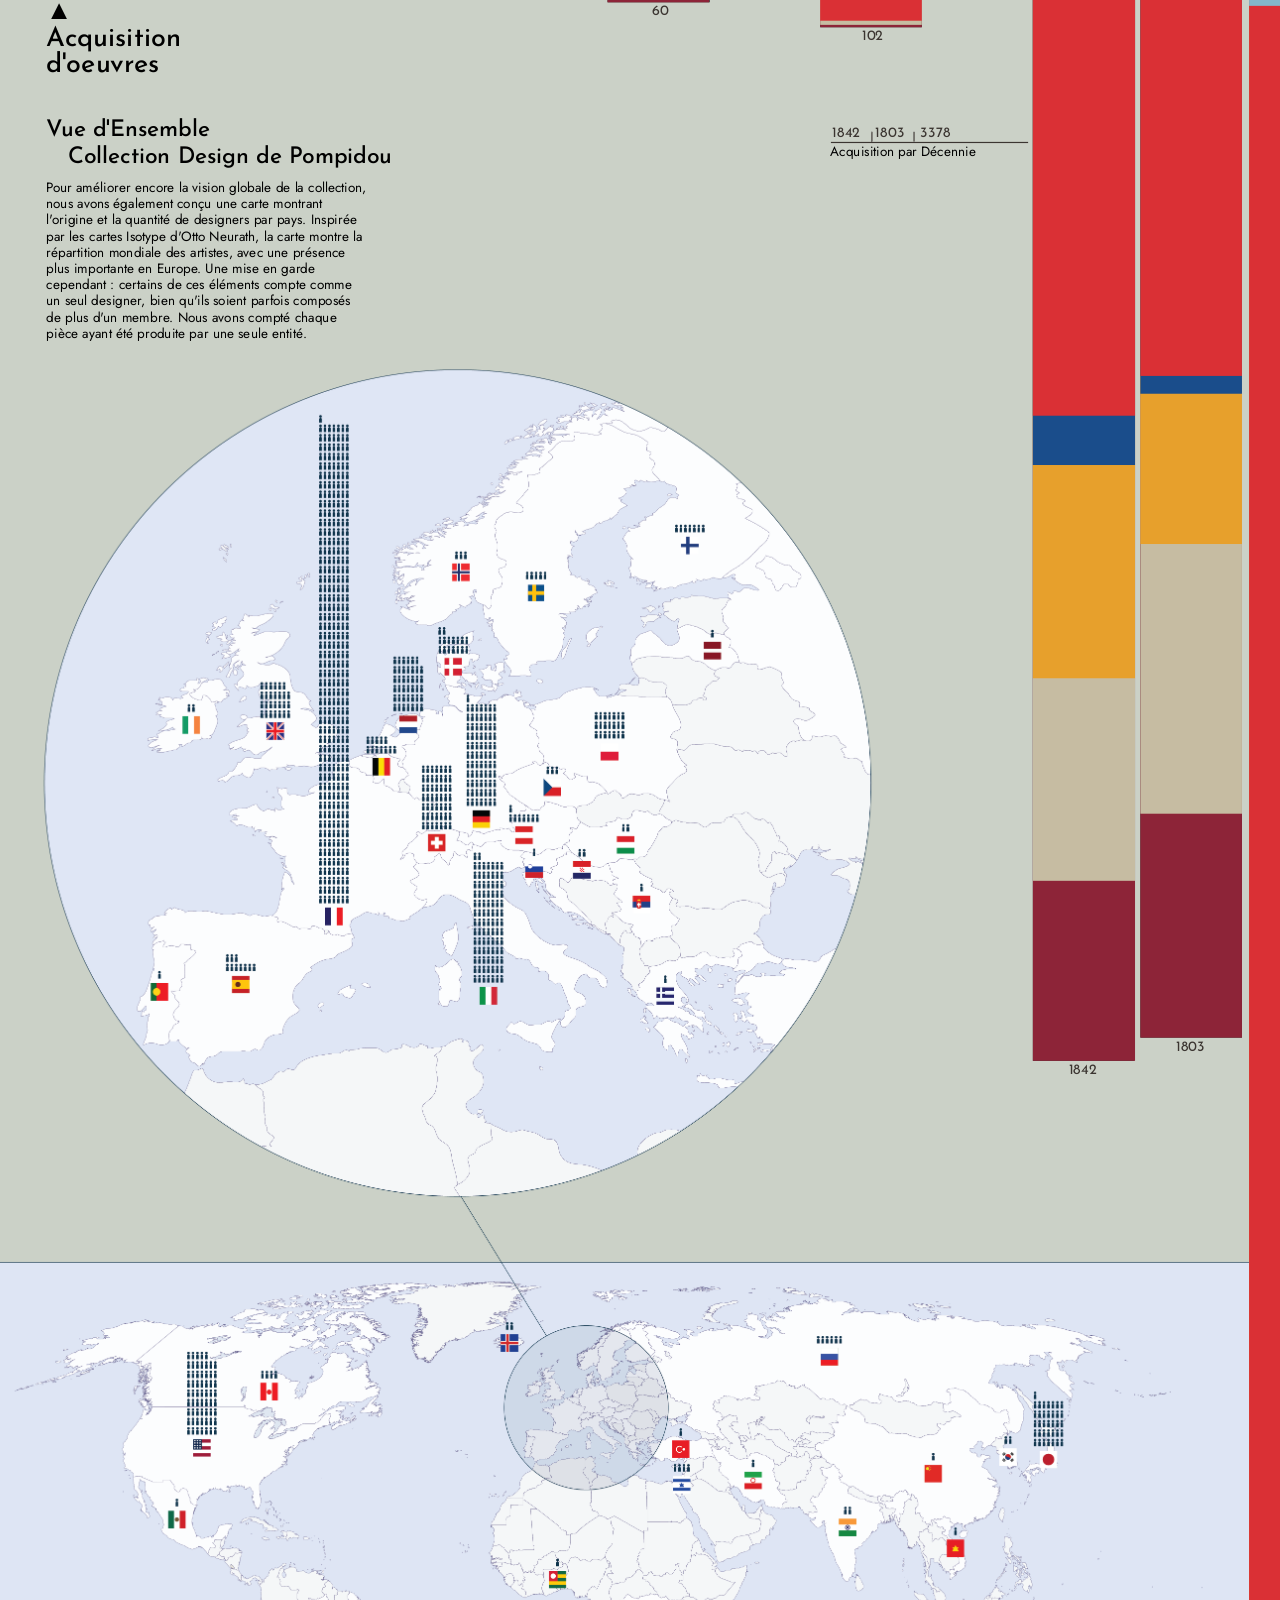
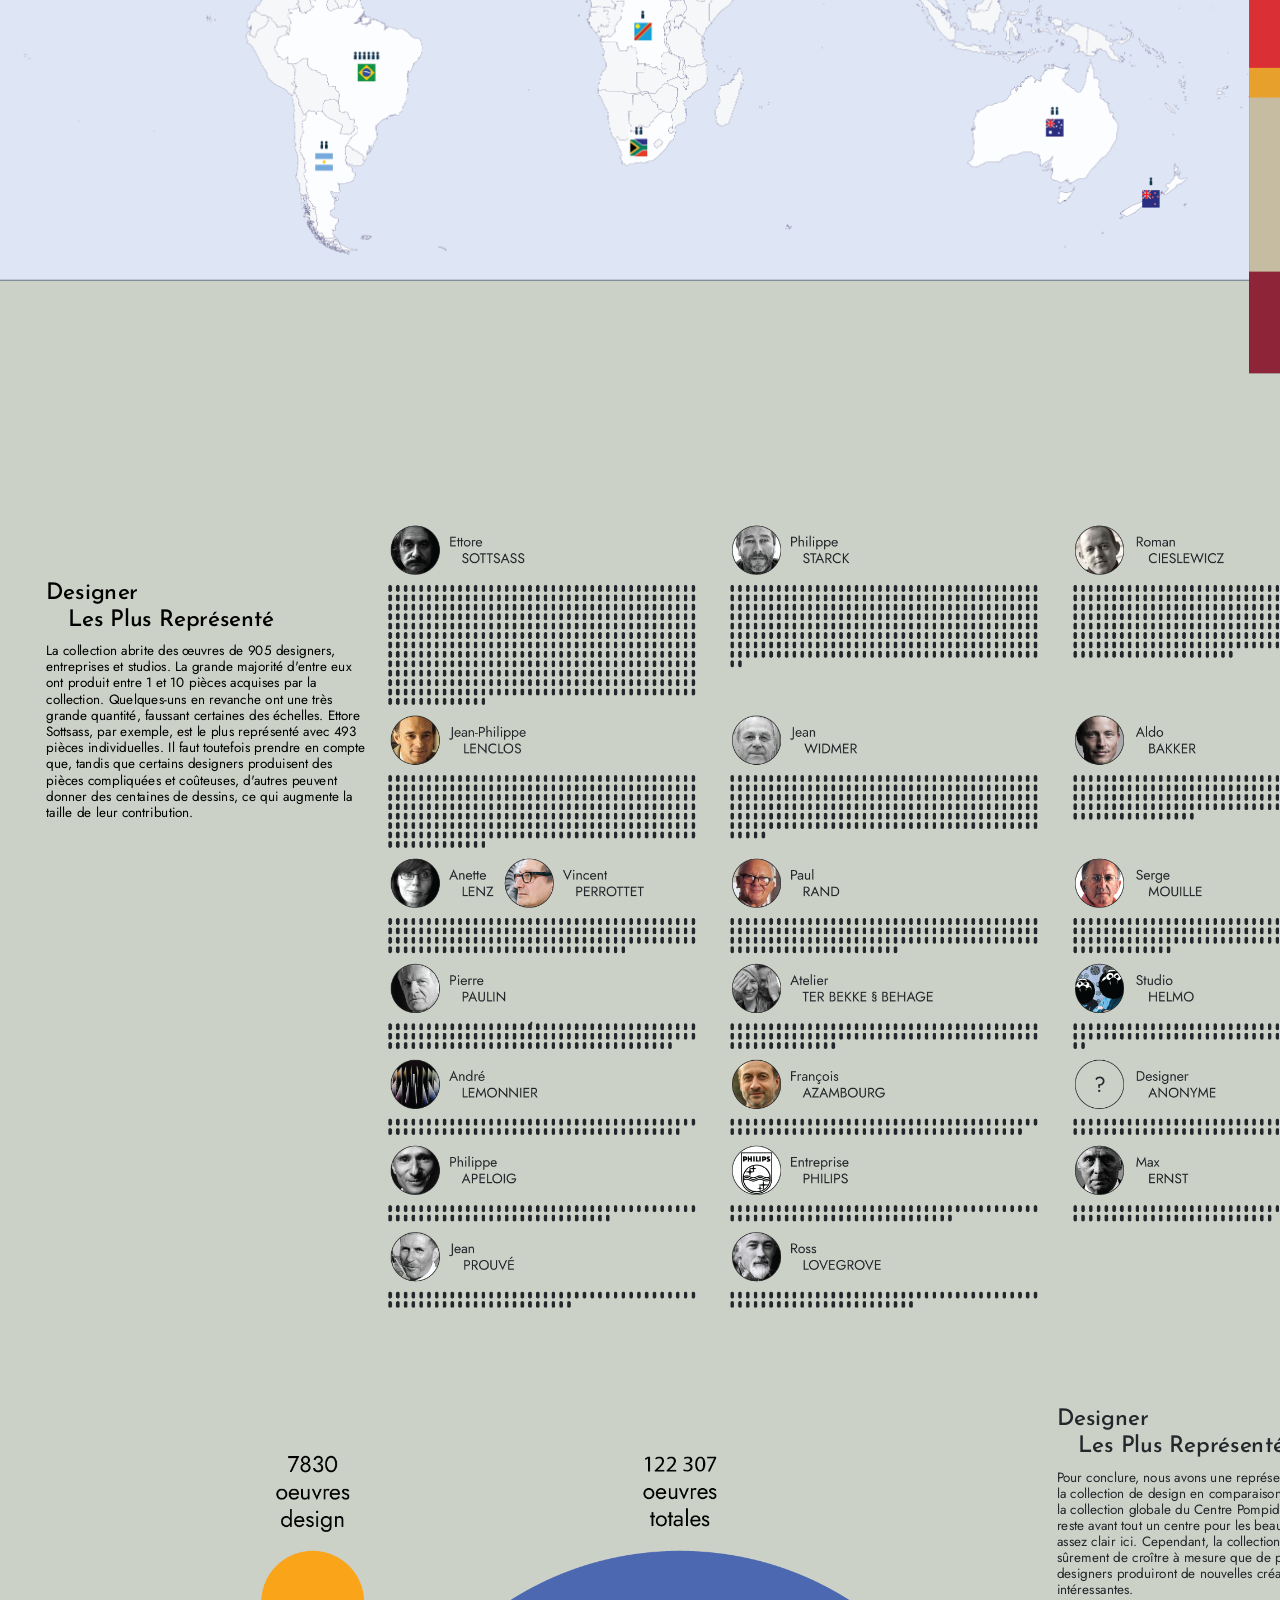
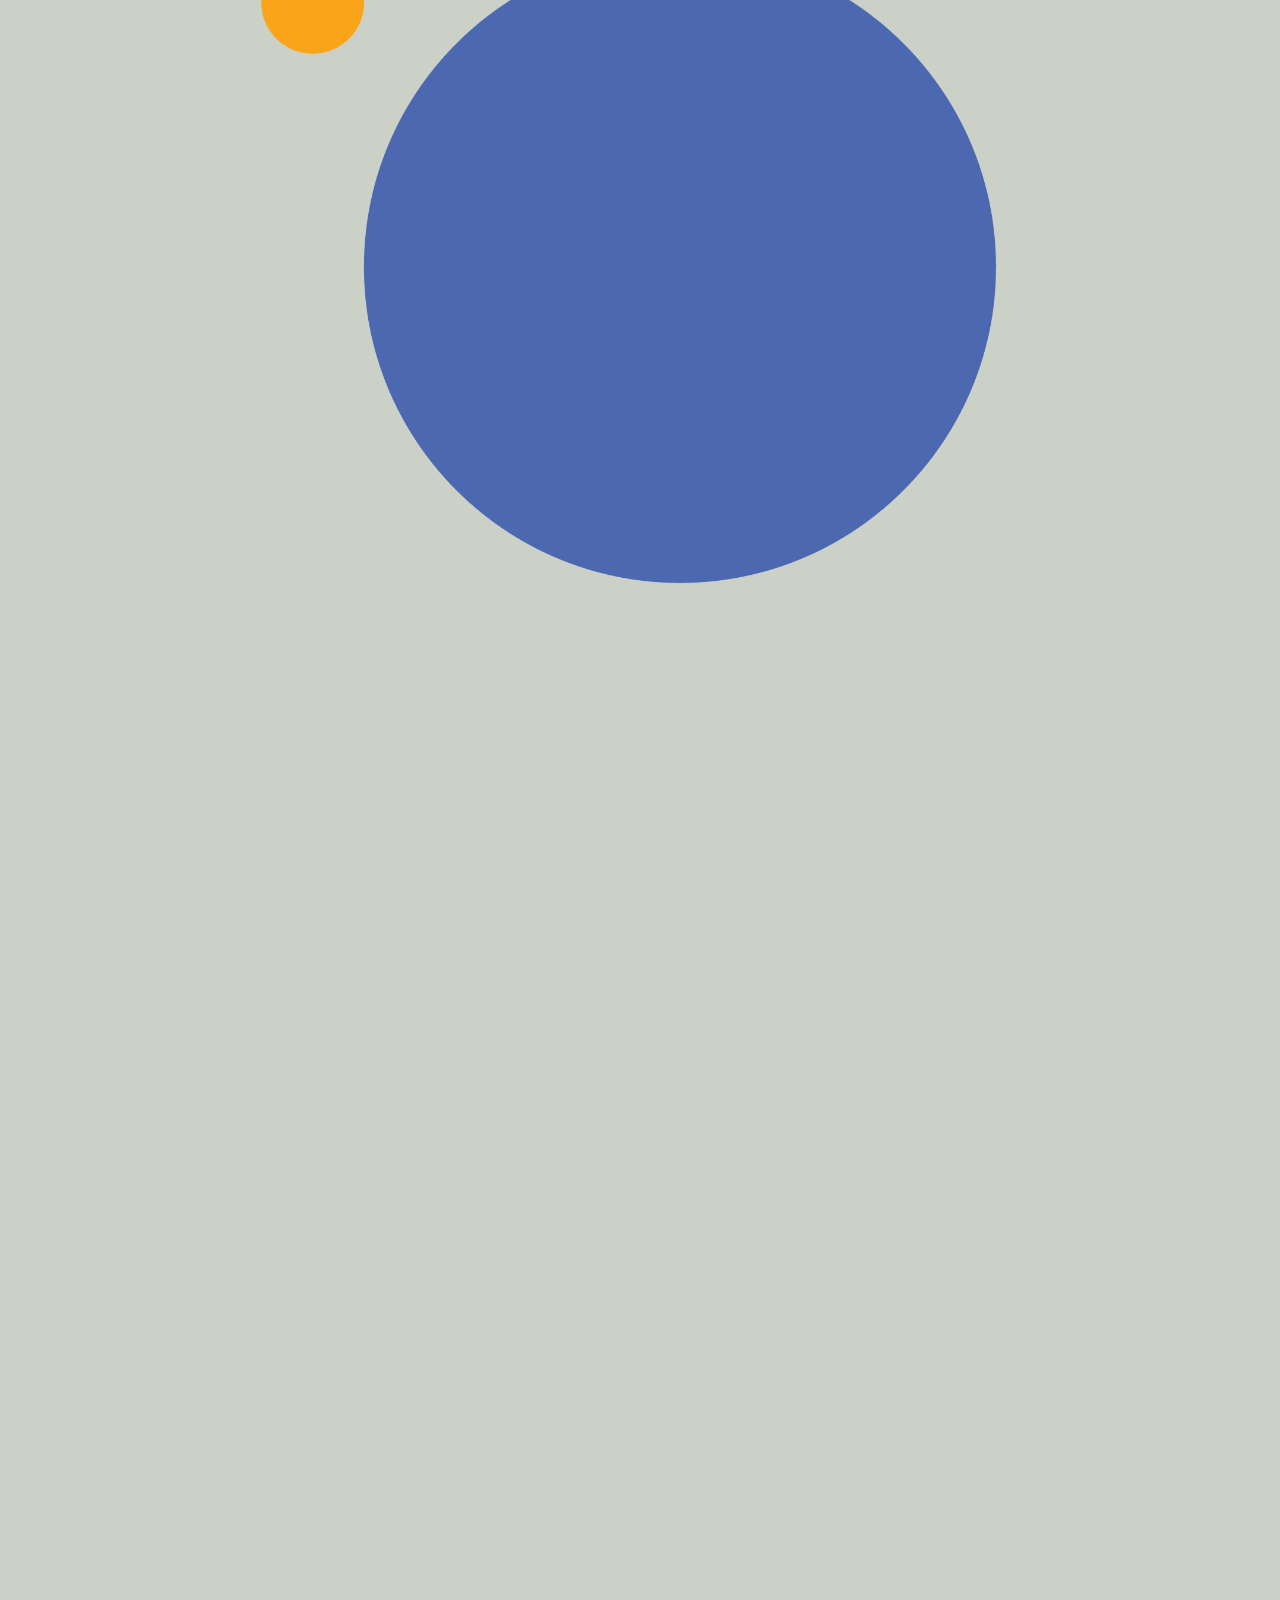
==== commit 1eb1b19c: "Update" ====
--- a/index.html
+++ b/index.html
@@ -60,10 +60,10 @@
             <div class="info_line">Acquisition par Décennie</div>
 
             <div class="Creation">
-                <div class="Creation">Creation</div>
+                <div class="Creation">Creation<br>d'oeuvres<br>▼</div>
             </div>
             <div class="Acquisition">
-                <div class="Acquisition">Acquisition</div>
+                <div class="Acquisition">▲<br>Acquisition<br>d'oeuvres</div>
             </div>
             <div class="Overview">
                 <div class="Titre">Vue d'Ensemble<br>&nbsp;&nbsp;&nbsp;Collection Design de Pompidou</div>
--- a/style.css
+++ b/style.css
@@ -1,7 +1,7 @@
 /* CSS Variables */
 :root {
   /* Colors */
-  --color-background: #d6cec1;
+  --color-background: #cbd1c7;
   --color-background-light: #eee9e1;
   --color-text-light: ##293439;
   --color-text-dark: #231f20;
@@ -166,7 +166,7 @@
 }
 
 .Creation {
-  top: 1338px;
+  top: 1328px;
 }
 
 .Acquisition {
@@ -310,7 +310,7 @@
 
 .map_background {
   position: relative;
-  background-color: #b6c9df;
+  background-color: #dee5f4;
   width: 2639px;
   height: 1039px;
   left: -152px;
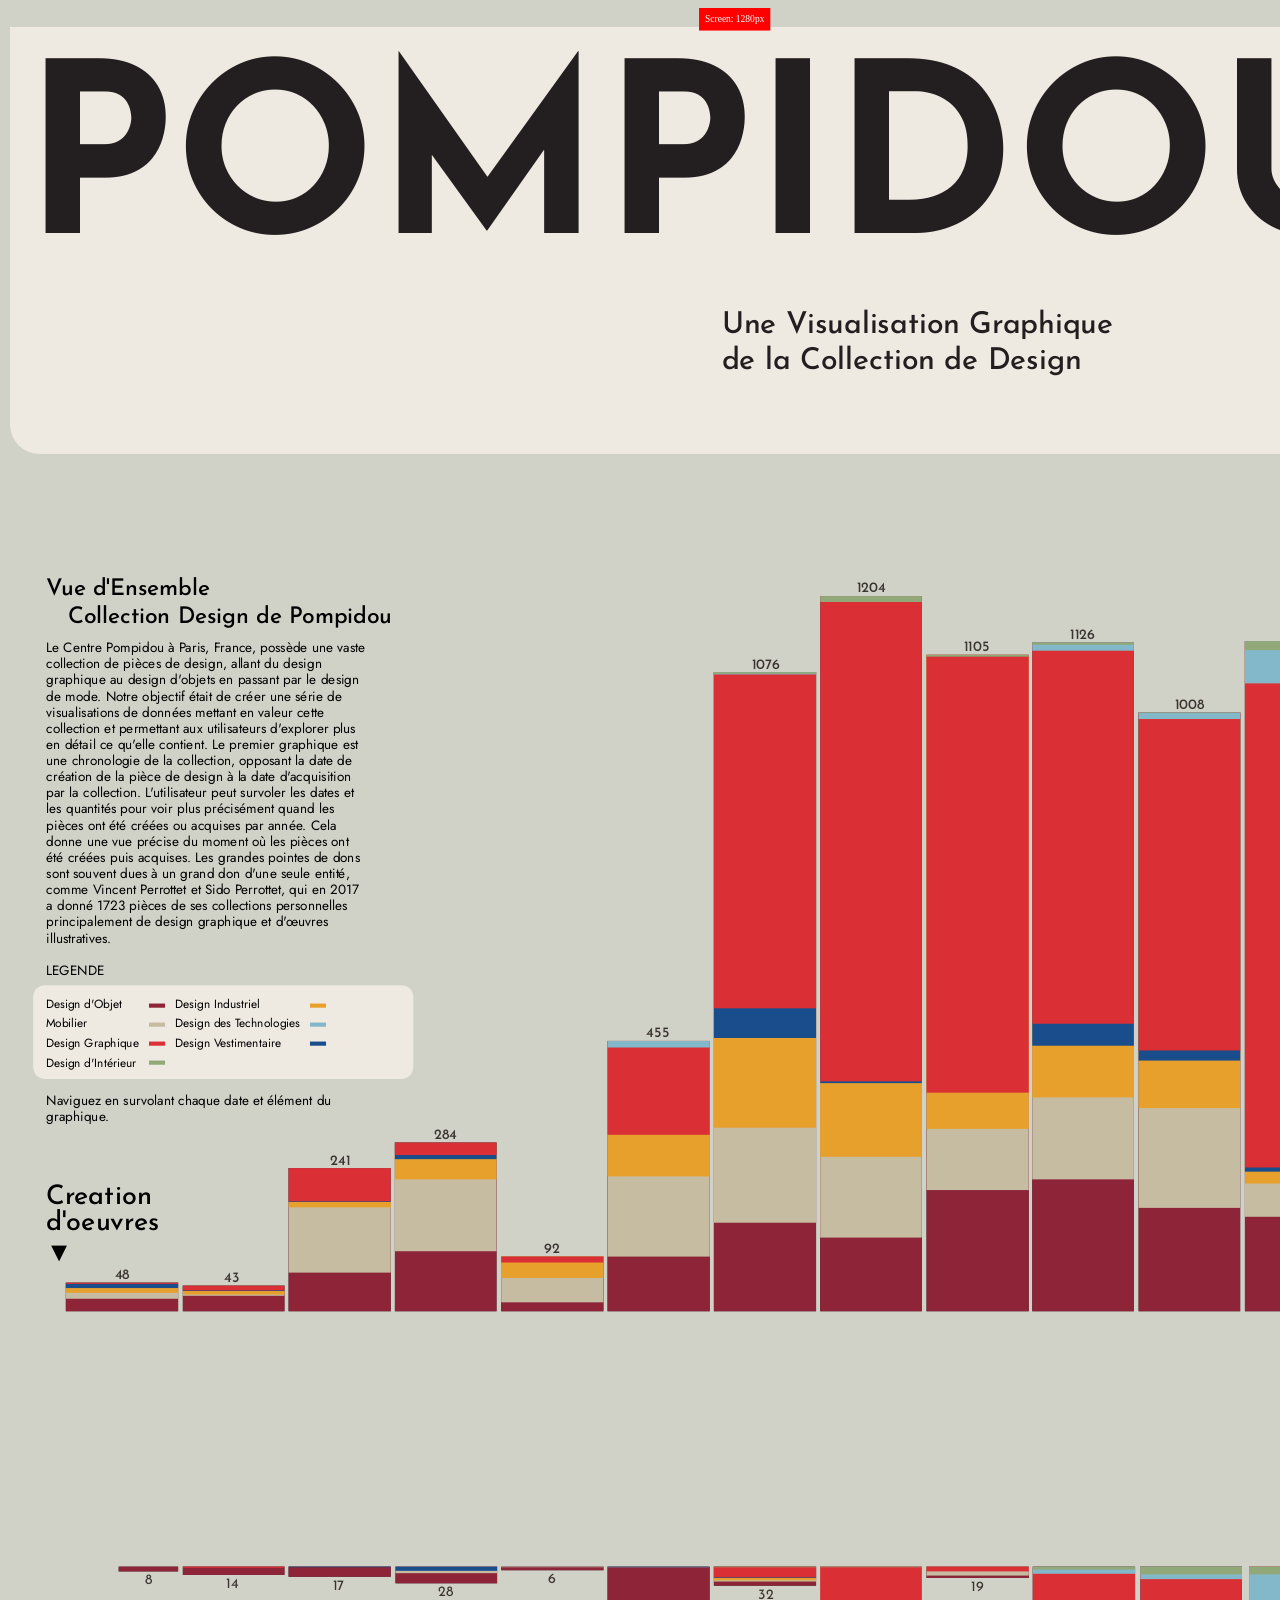
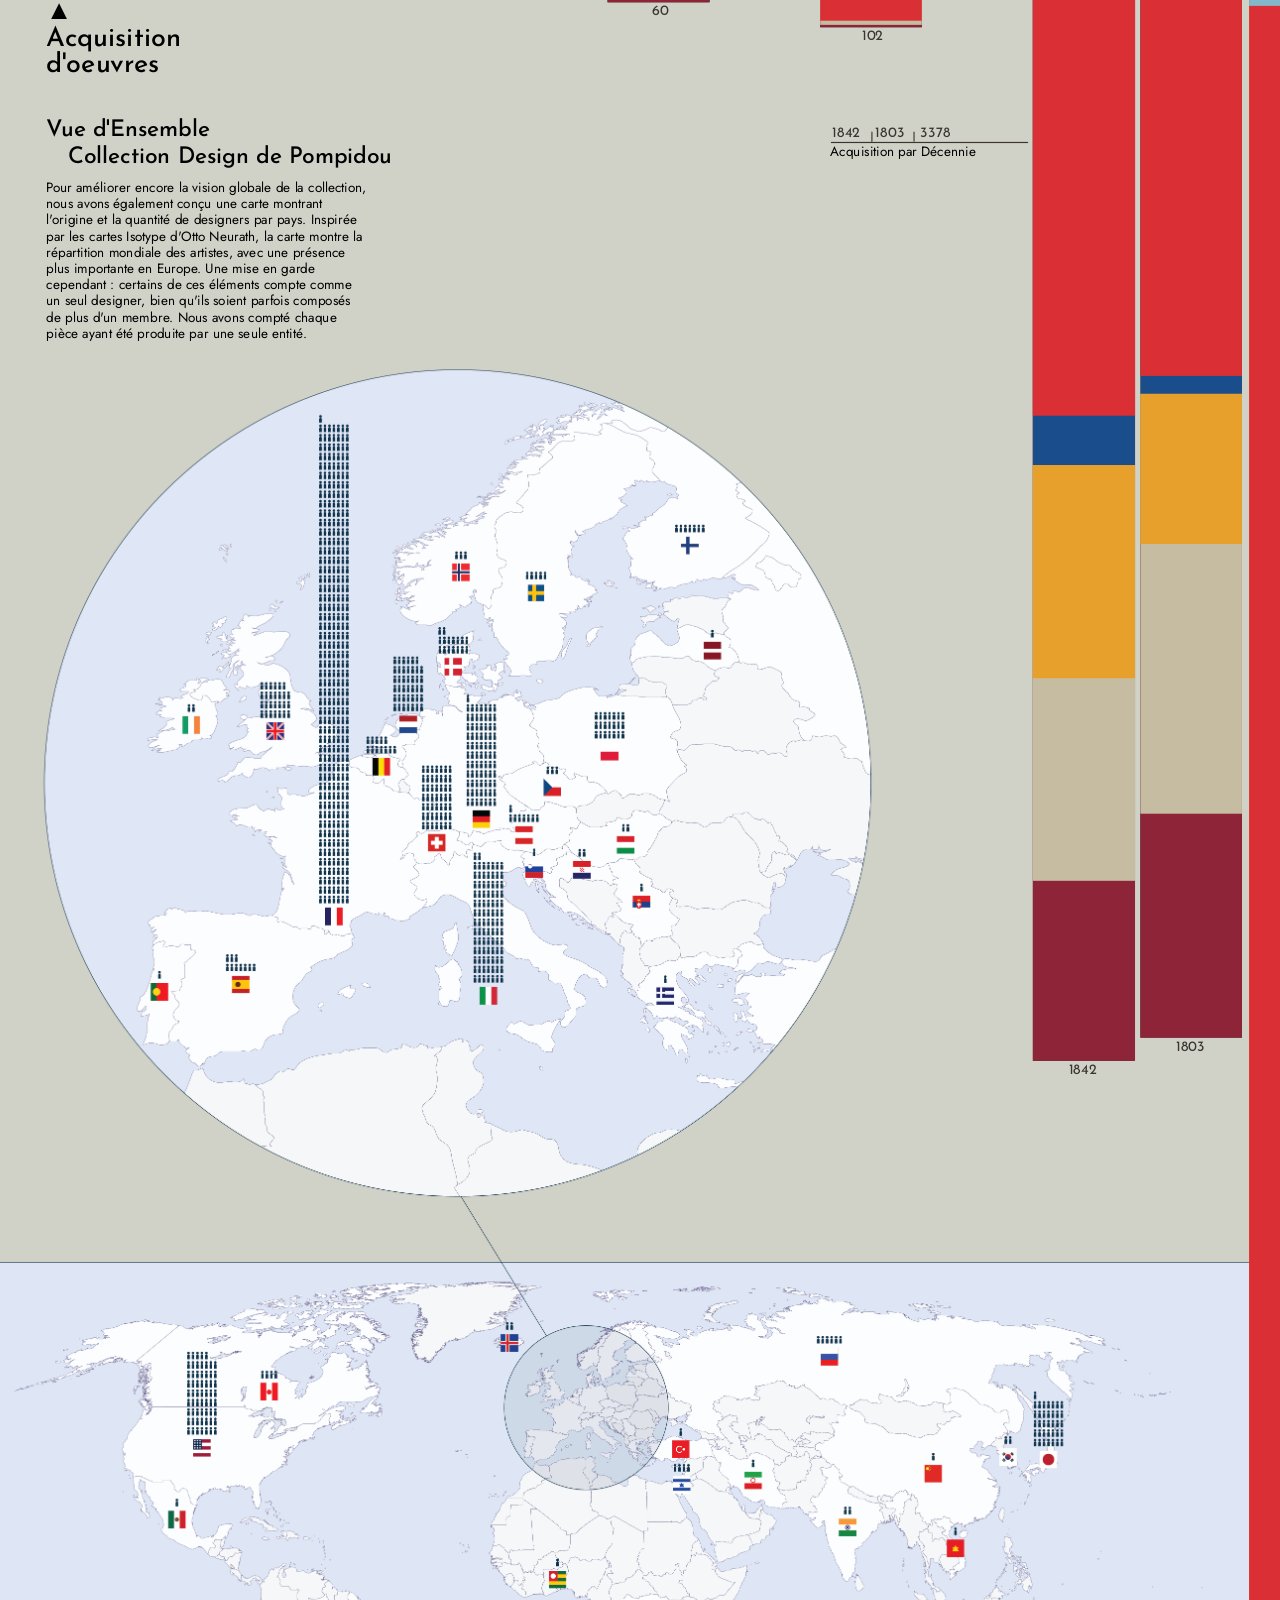
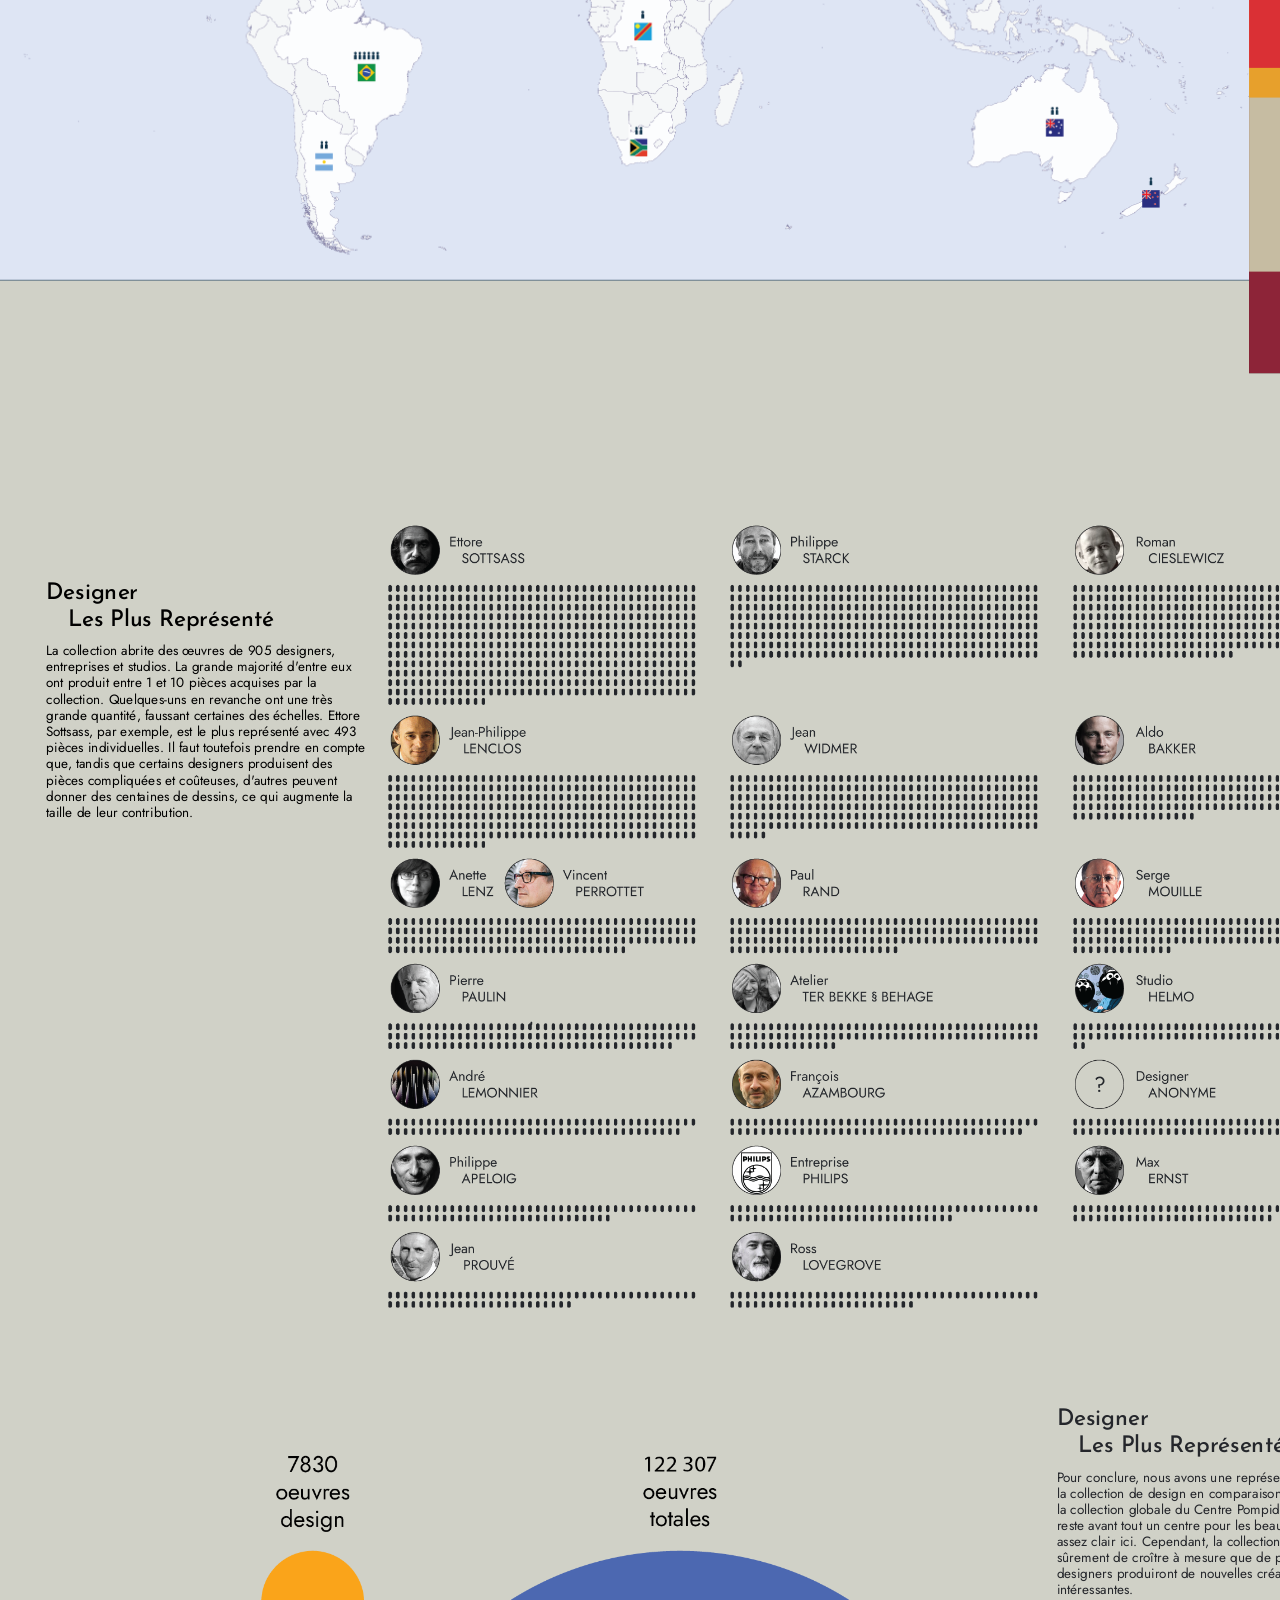
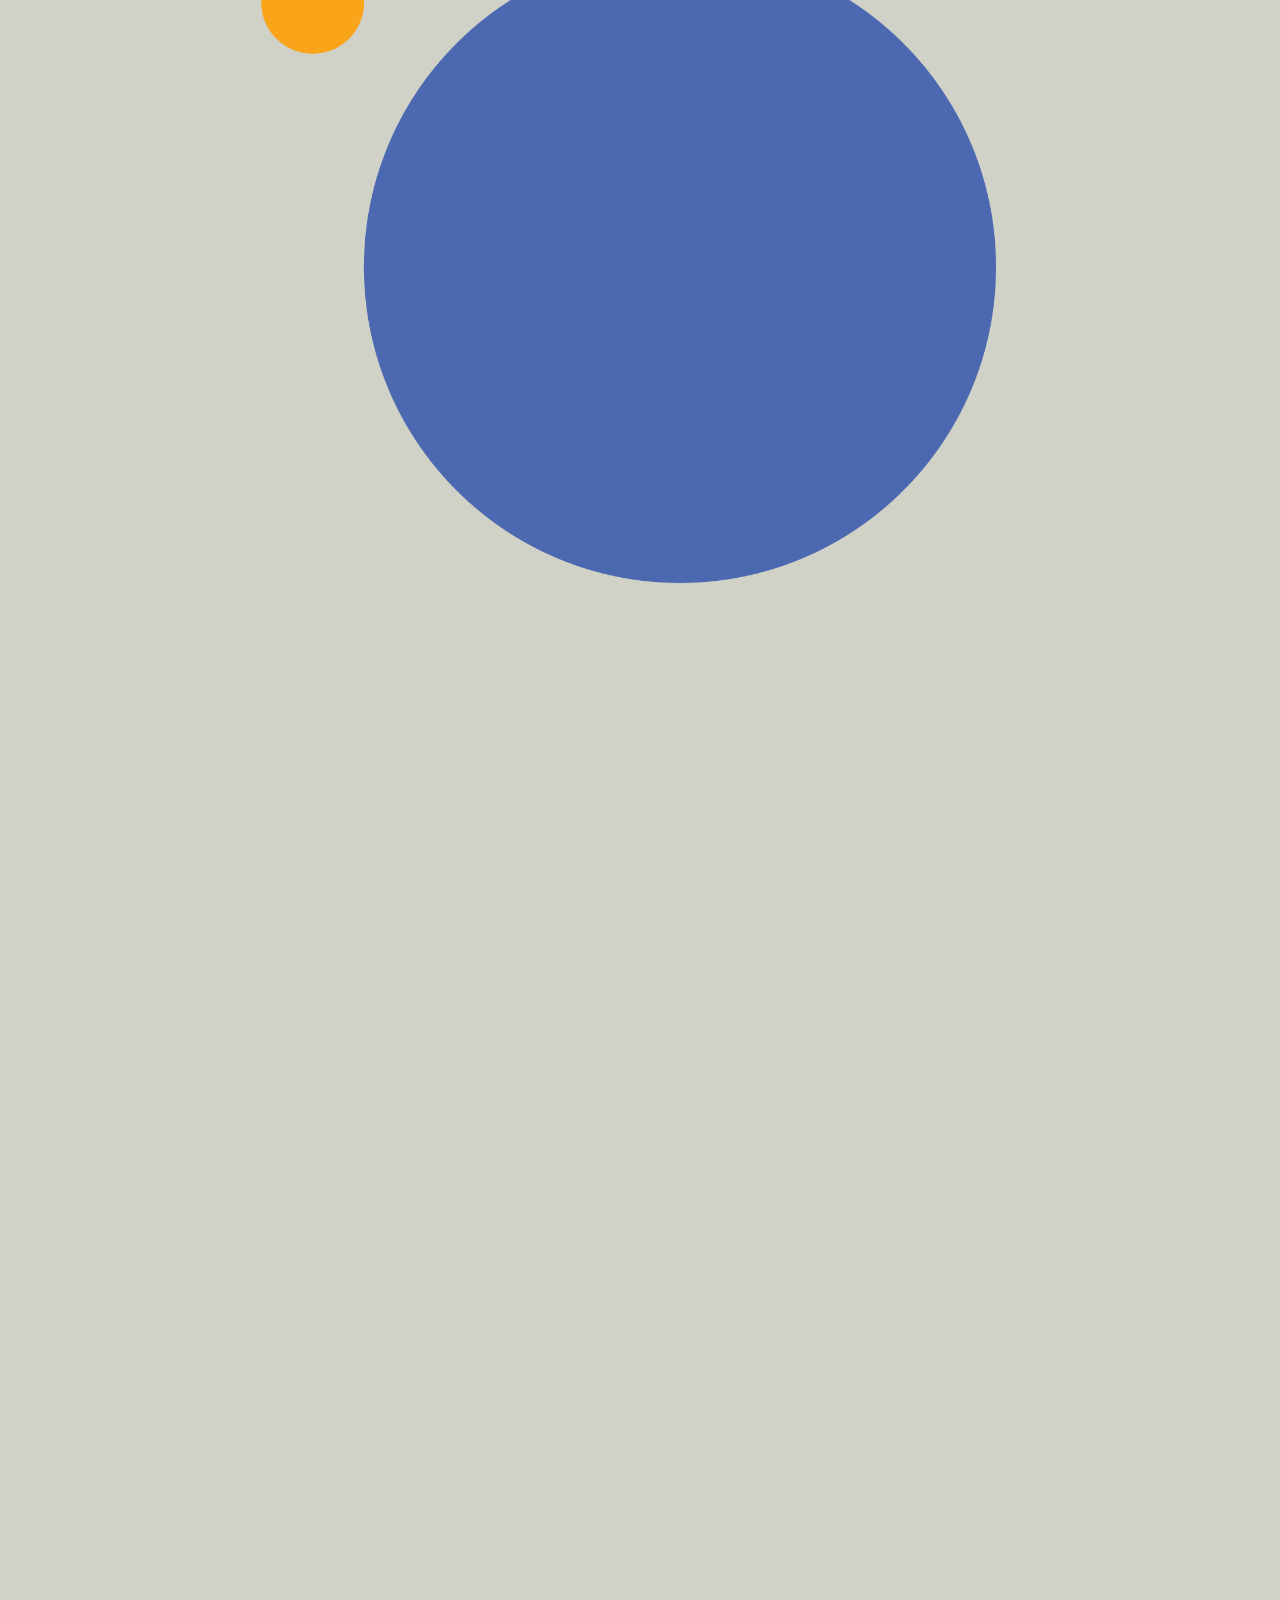
==== commit 84c64bd6: "Update index.html" ====
--- a/index.html
+++ b/index.html
@@ -49,6 +49,10 @@
         <div class="centre">POMPIDOU</div>
 
         <div class="titre">Une Visualisation Graphique<br> de la Collection de Design</div>
+
+        <div style="position: fixed; top: 0; right: 0; background: red; color: white; padding: 10px; z-index: 99999;">
+  Screen: <span id="screen-width"></span>px
+</div>
 
         <!-- <div class="nom">Paul-Arthur Lemarquis</div> -->
 
@@ -235,3 +239,9 @@
                     une vue chromatique et temporelle de chaque pièce. Cet élément interactif permet également au
                     spectateur de survoler chaque pièce, affichant toutes les informations concernant la pièce dans une
                     infobulle. -->
+<script>
+  document.getElementById('screen-width').textContent = window.innerWidth;
+  window.addEventListener('resize', function() {
+    document.getElementById('screen-width').textContent = window.innerWidth;
+  });
+</script>
--- a/style.css
+++ b/style.css
@@ -1,7 +1,7 @@
 /* CSS Variables */
 :root {
   /* Colors */
-  --color-background: #cbd1c7;
+  --color-background: #d0d1c7;
   --color-background-light: #eee9e1;
   --color-text-light: ##293439;
   --color-text-dark: #231f20;
@@ -49,6 +49,15 @@
 
 /* ==================== MEDIA QUERIES ==================== */
 
+/* ==================== MEDIA QUERIES ==================== */
+
+/* Large screens - Default */
+:root {
+  --scale-factor: 0.9;
+  --left-position: 200px;
+  --top-position: 0;
+}
+
 /* Medium screens - 1920px */
 @media (max-width: 1920px) {
   :root {
@@ -63,6 +72,15 @@
   :root {
     --scale-factor: 0.594;
     --left-position: 2px;
+    --top-position: 0;
+  }
+}
+
+/* MacBook Air 13" - 1280px */
+@media (max-width: 1200px) {
+  :root {
+    --scale-factor: 0.48; /* Slightly smaller */
+    --left-position: 10px;
     --top-position: 0;
   }
 }
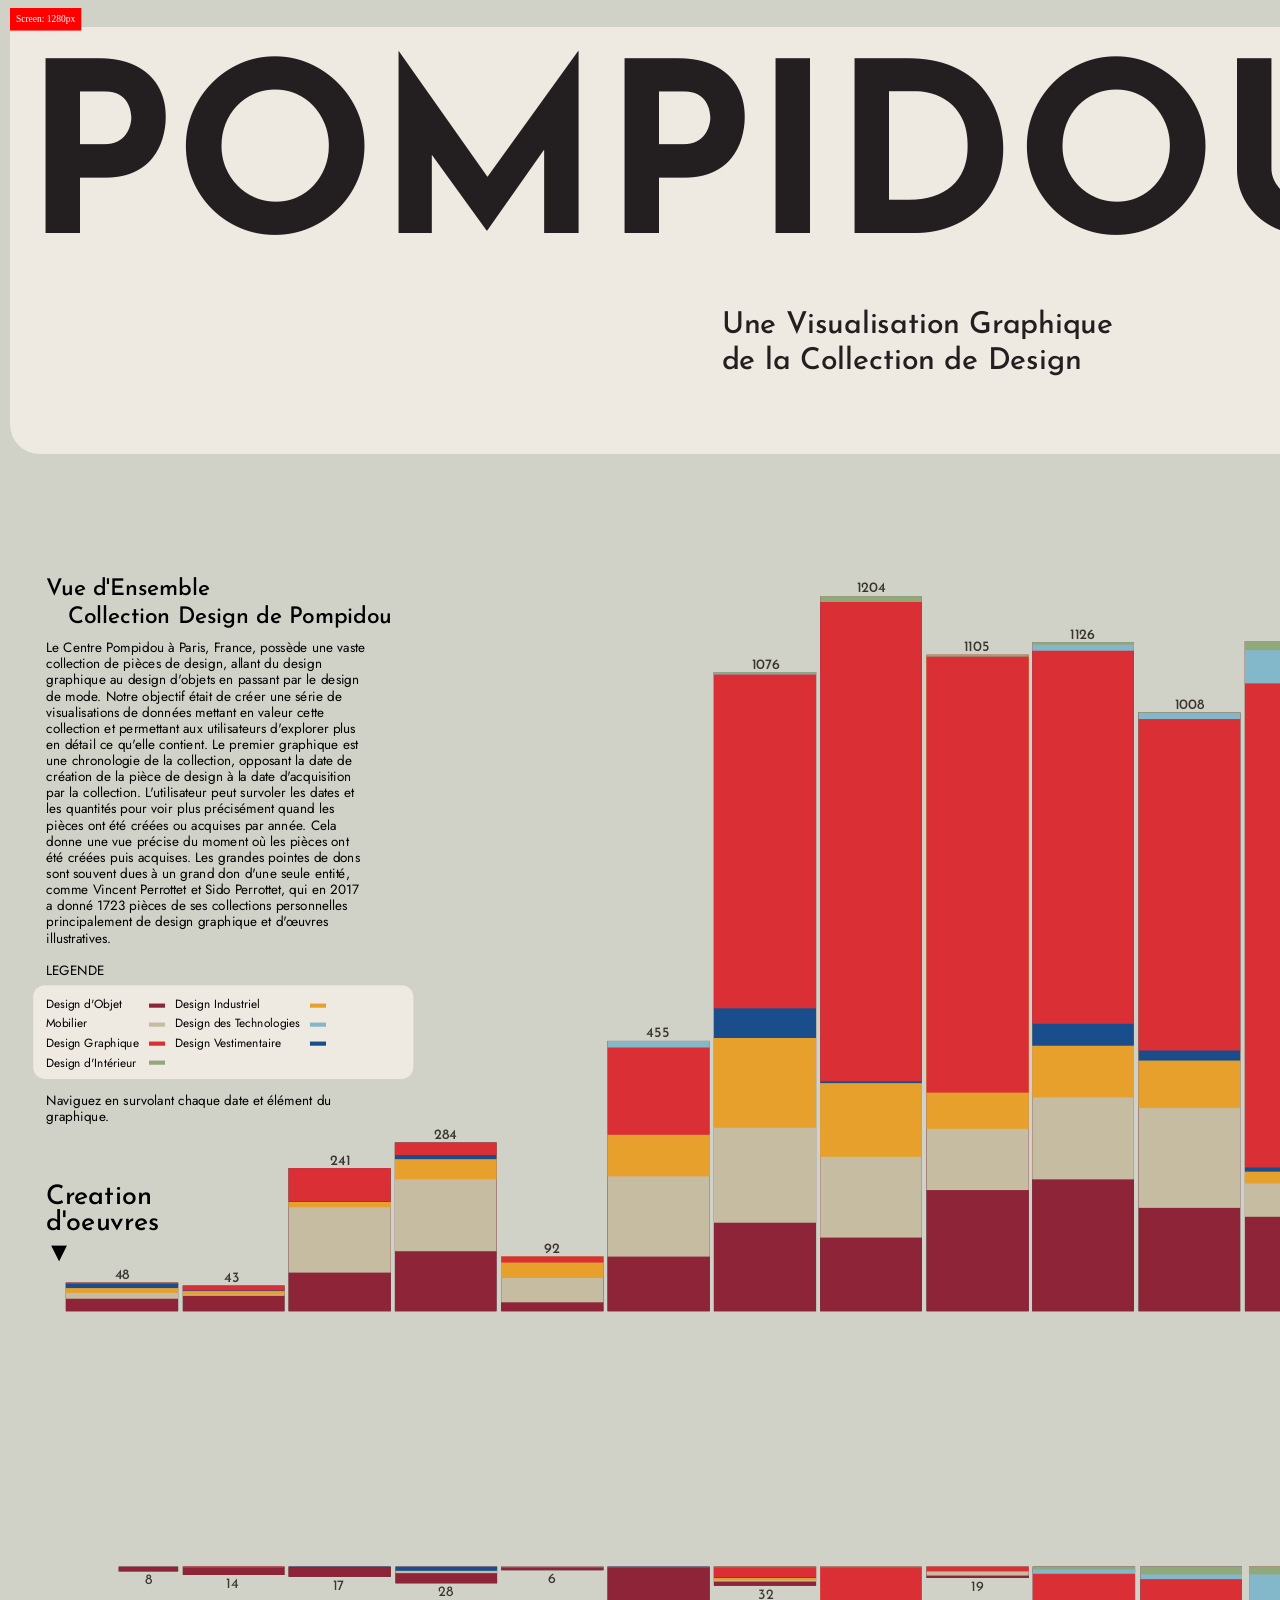
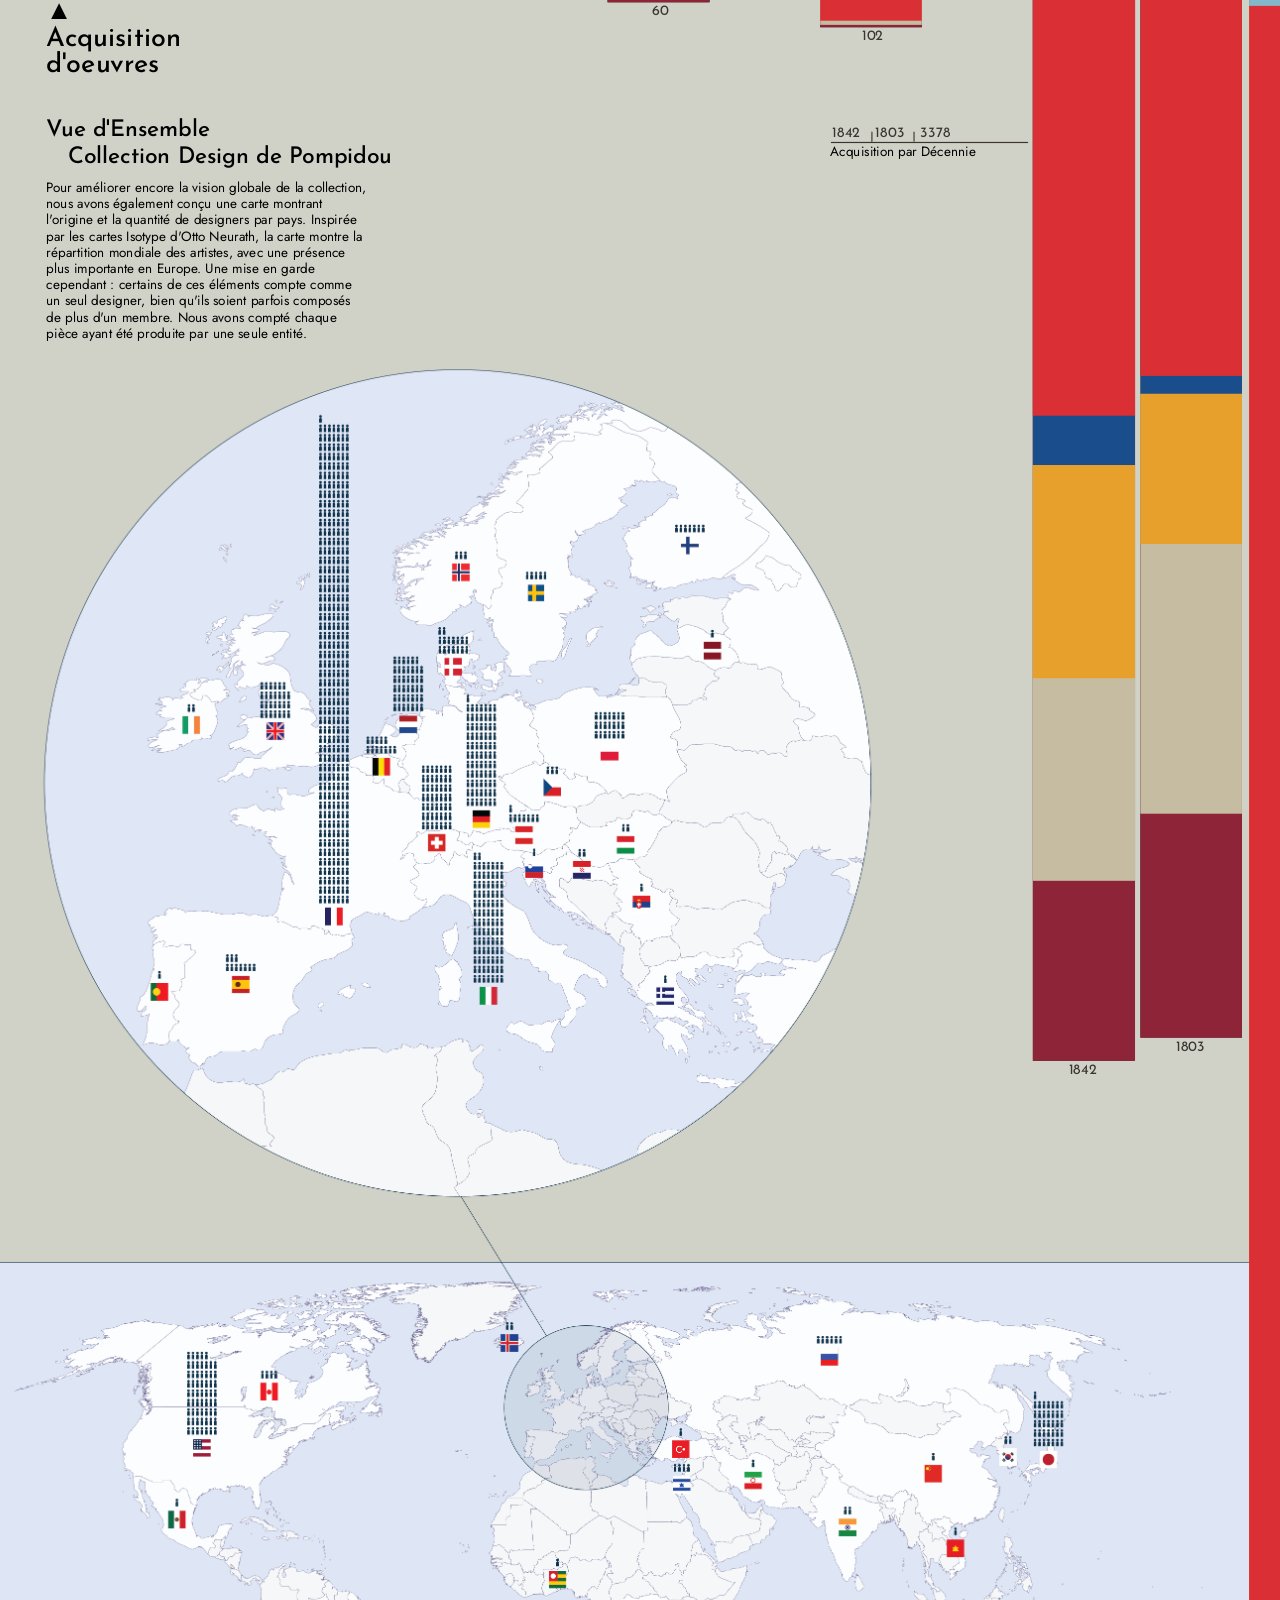
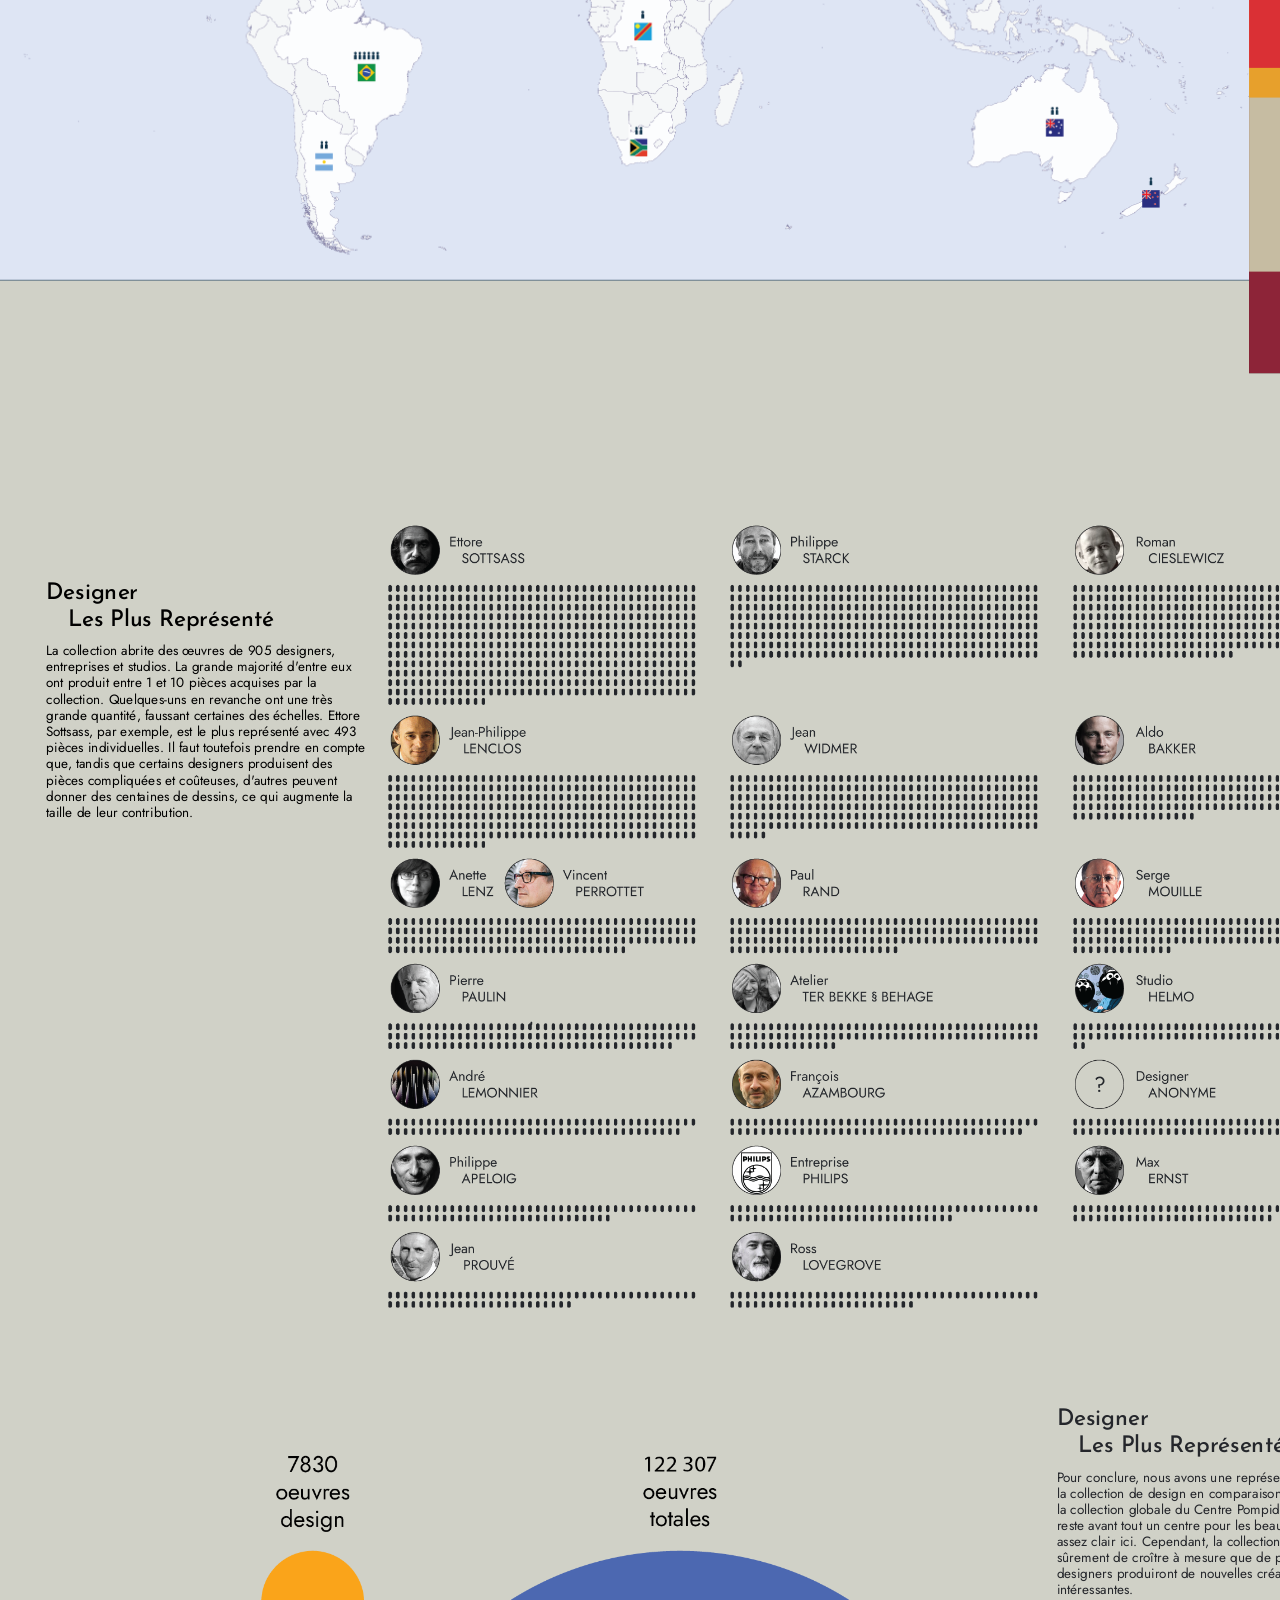
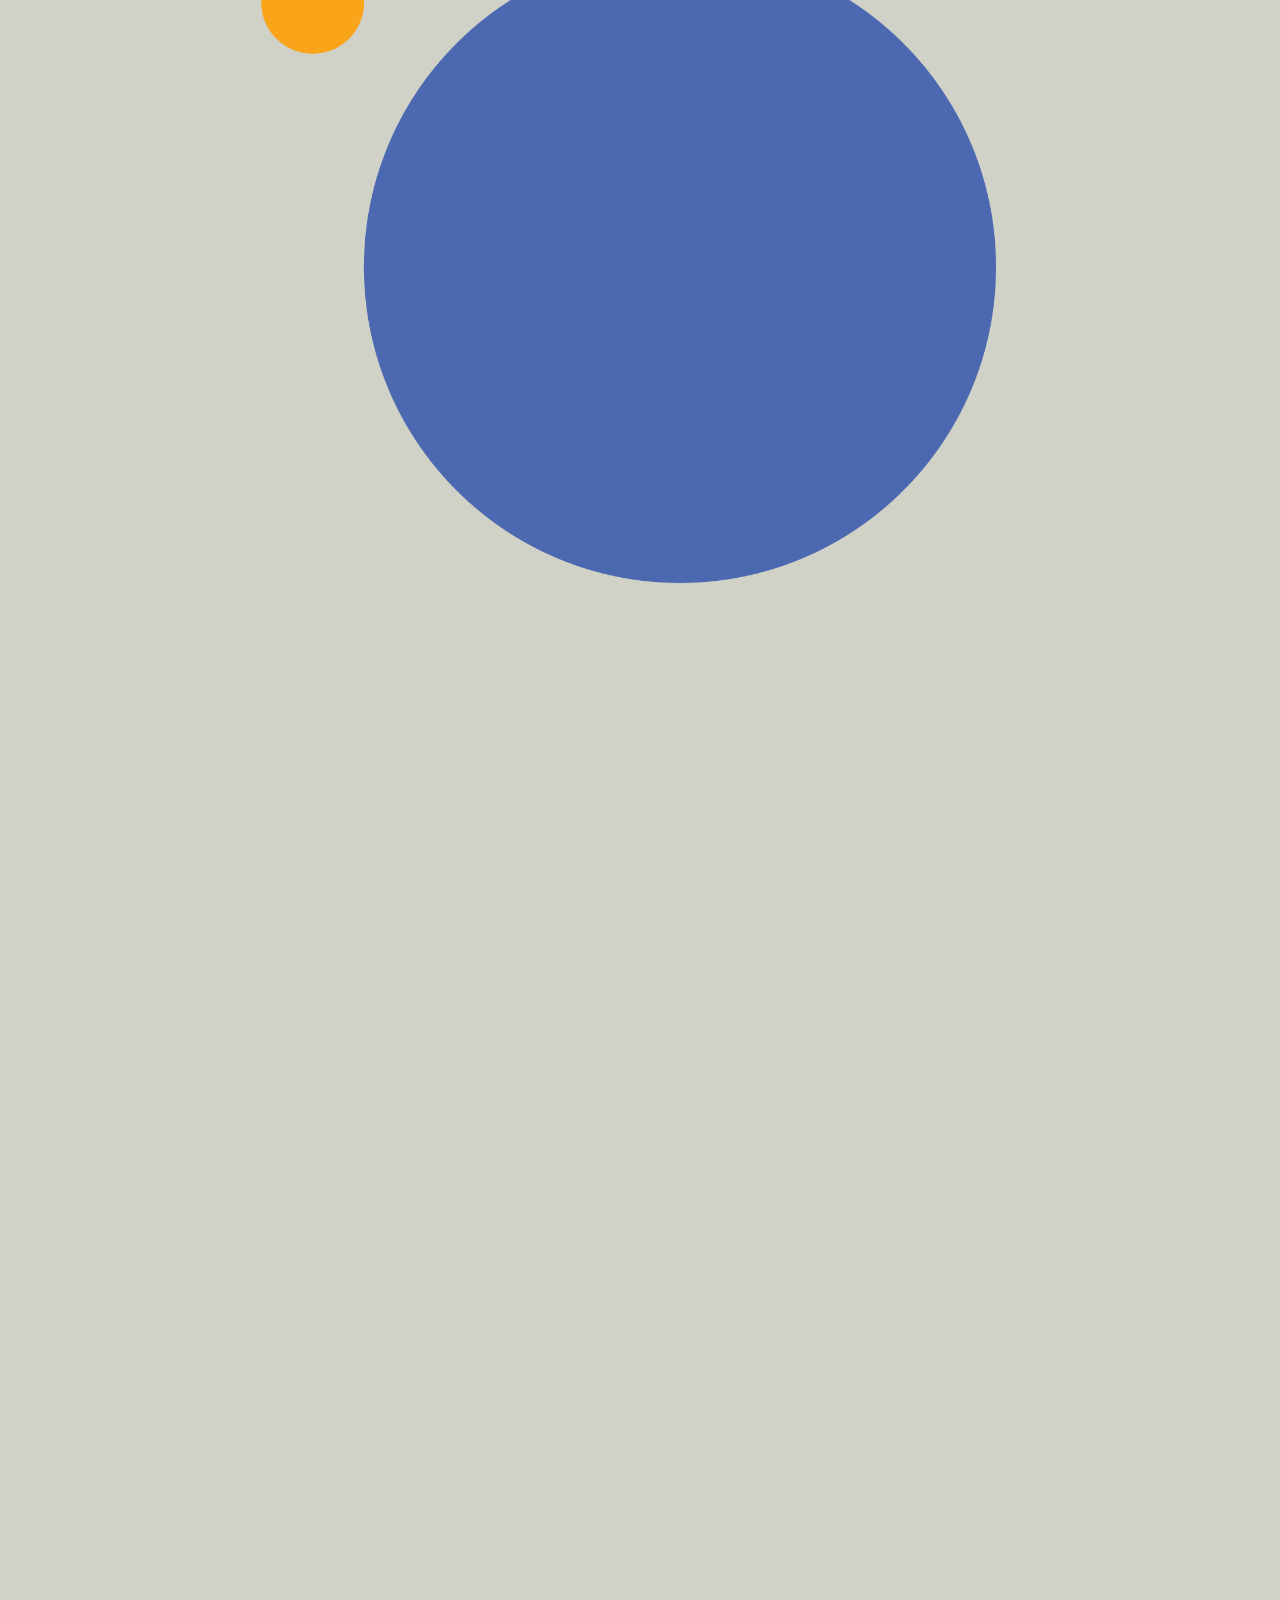
==== commit 0ab74626: "Update index.html" ====
--- a/index.html
+++ b/index.html
@@ -50,7 +50,7 @@
 
         <div class="titre">Une Visualisation Graphique<br> de la Collection de Design</div>
 
-        <div style="position: fixed; top: 0; right: 0; background: red; color: white; padding: 10px; z-index: 99999;">
+        <div style="position: fixed; top: 0; left: 0; background: red; color: white; padding: 10px; z-index: 99999;">
   Screen: <span id="screen-width"></span>px
 </div>
 
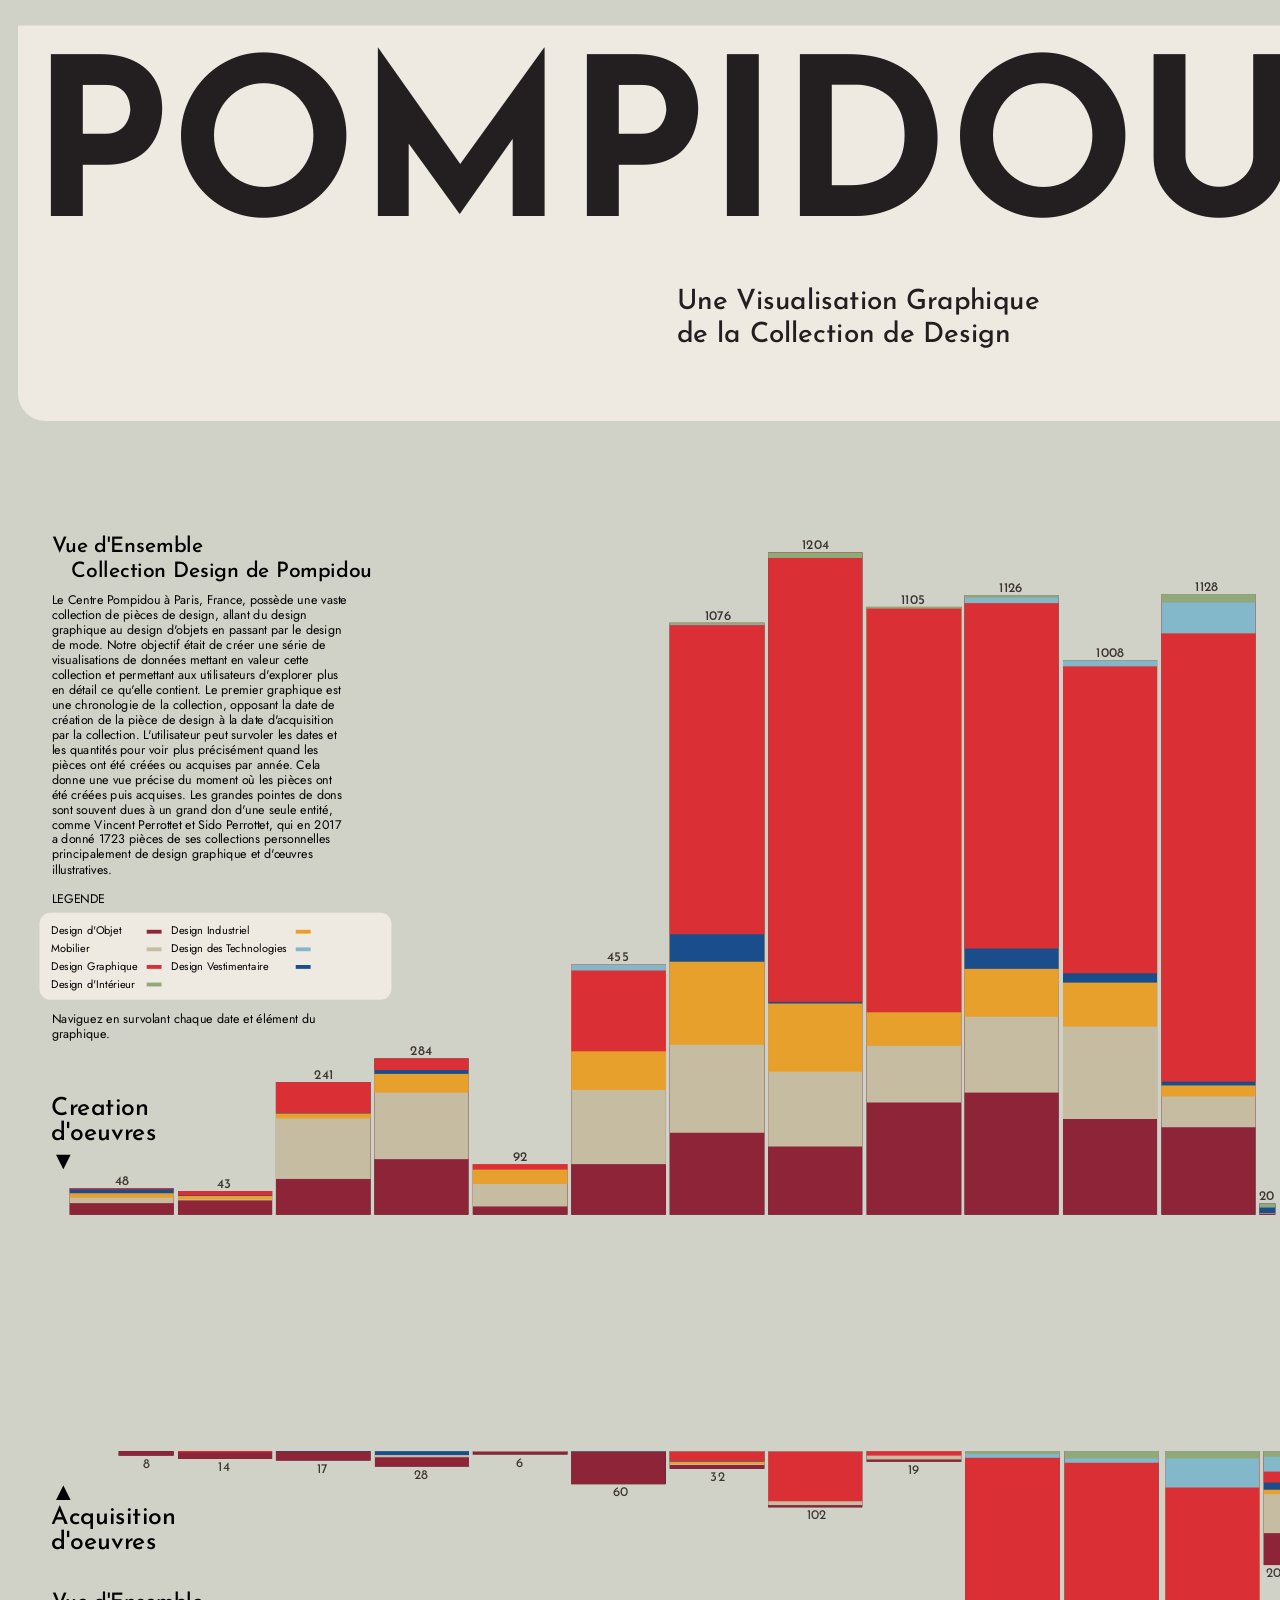
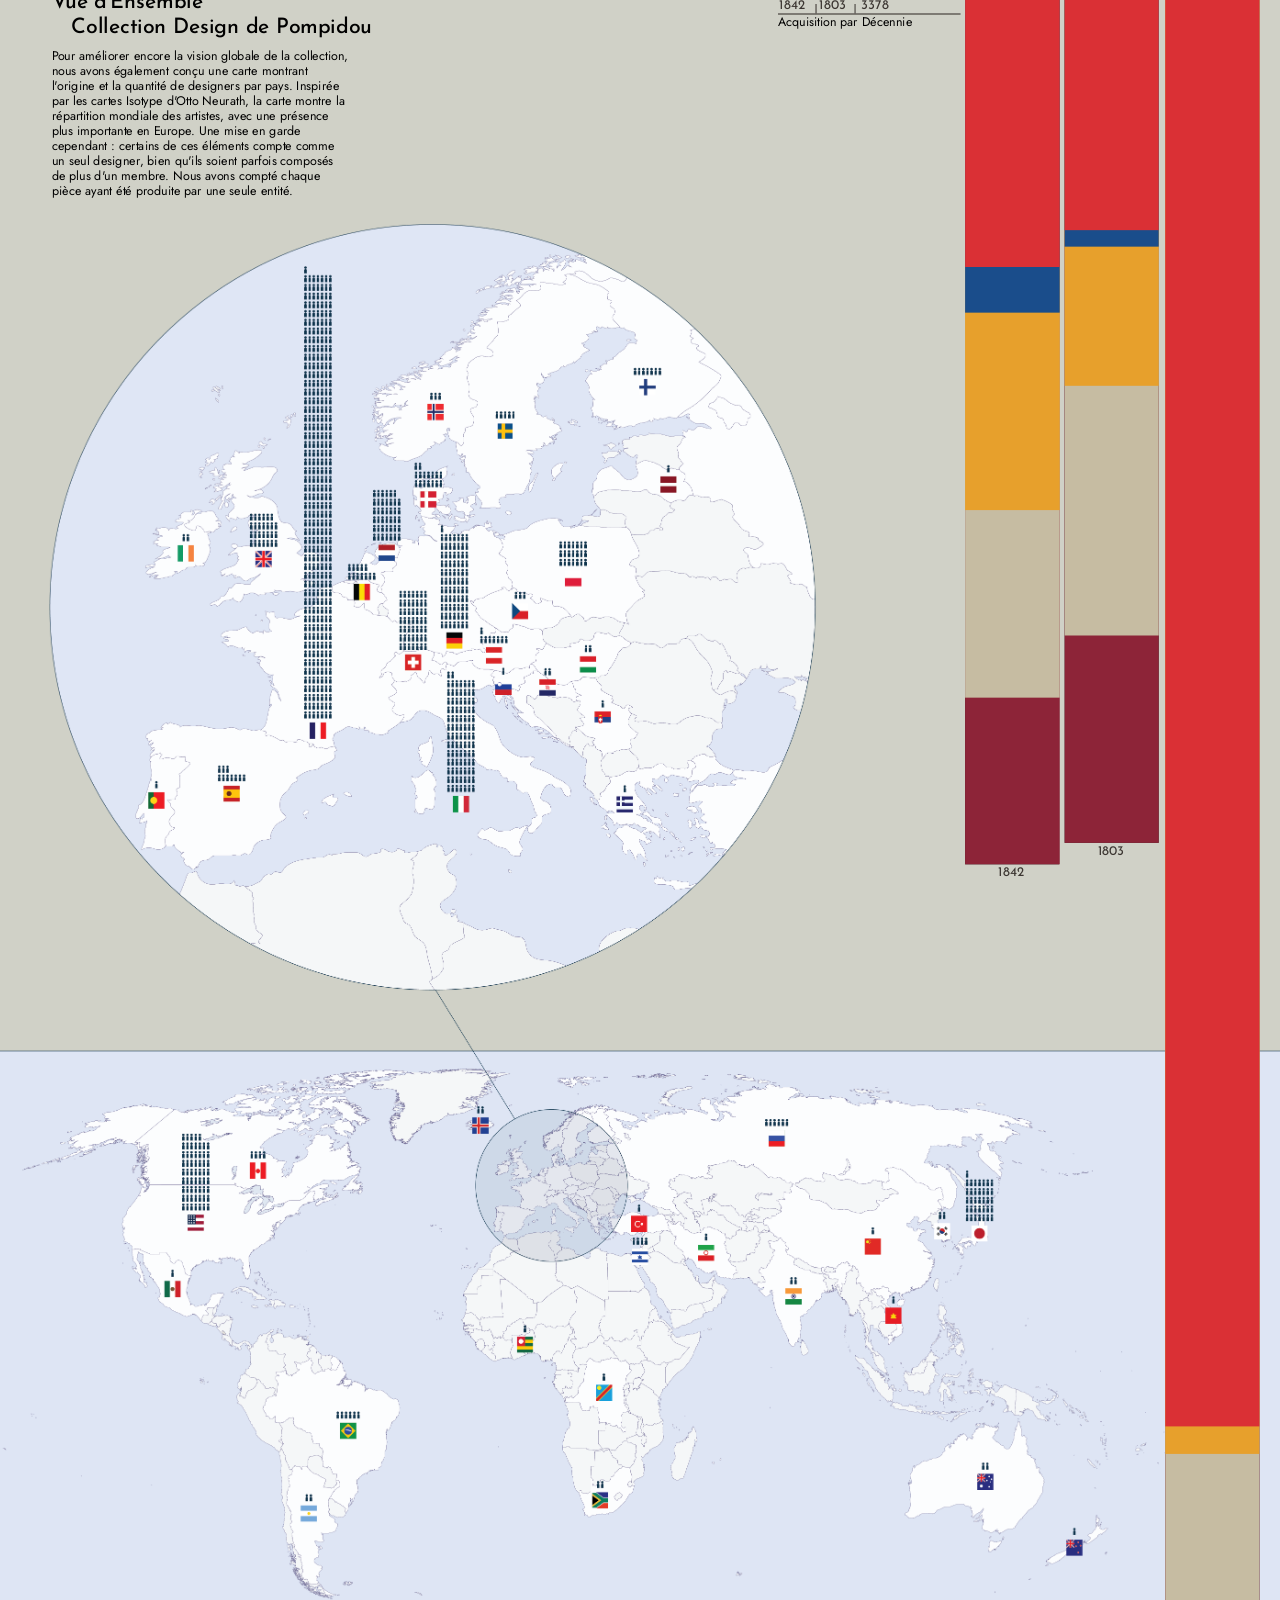
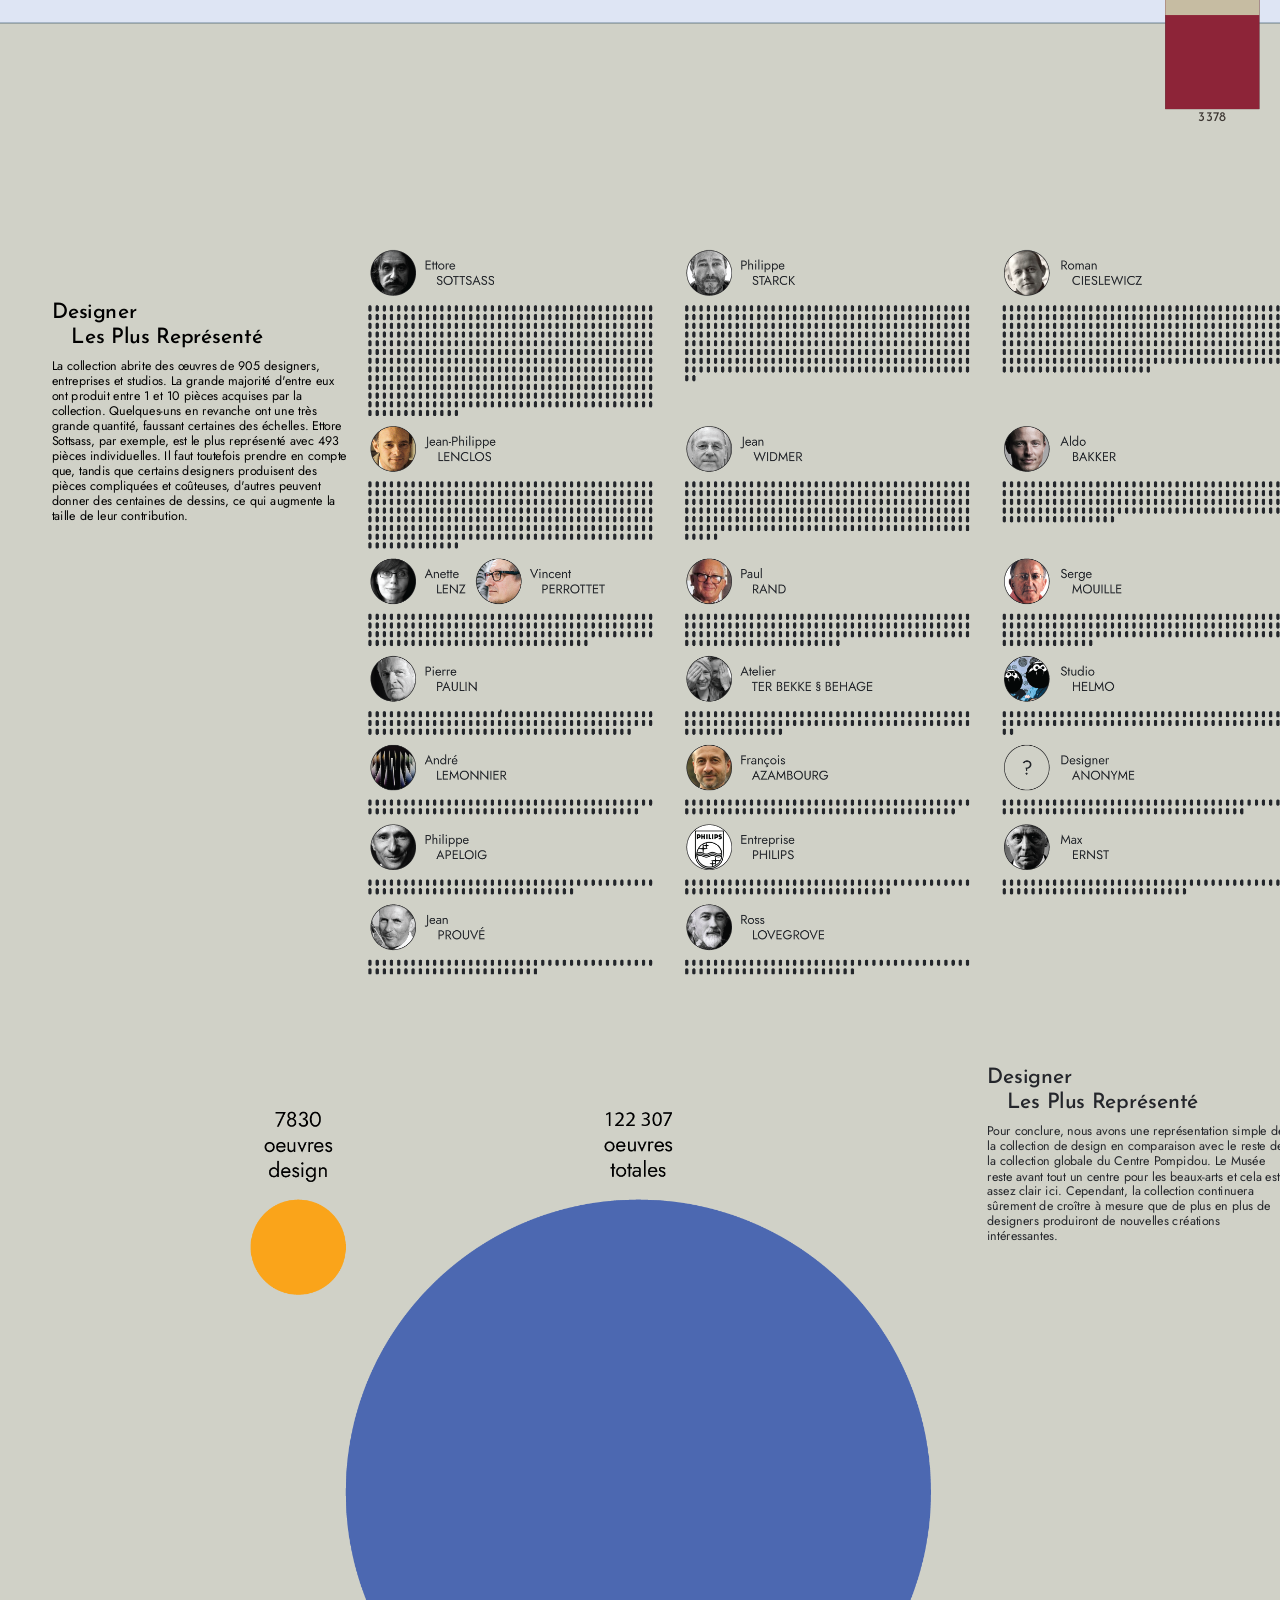
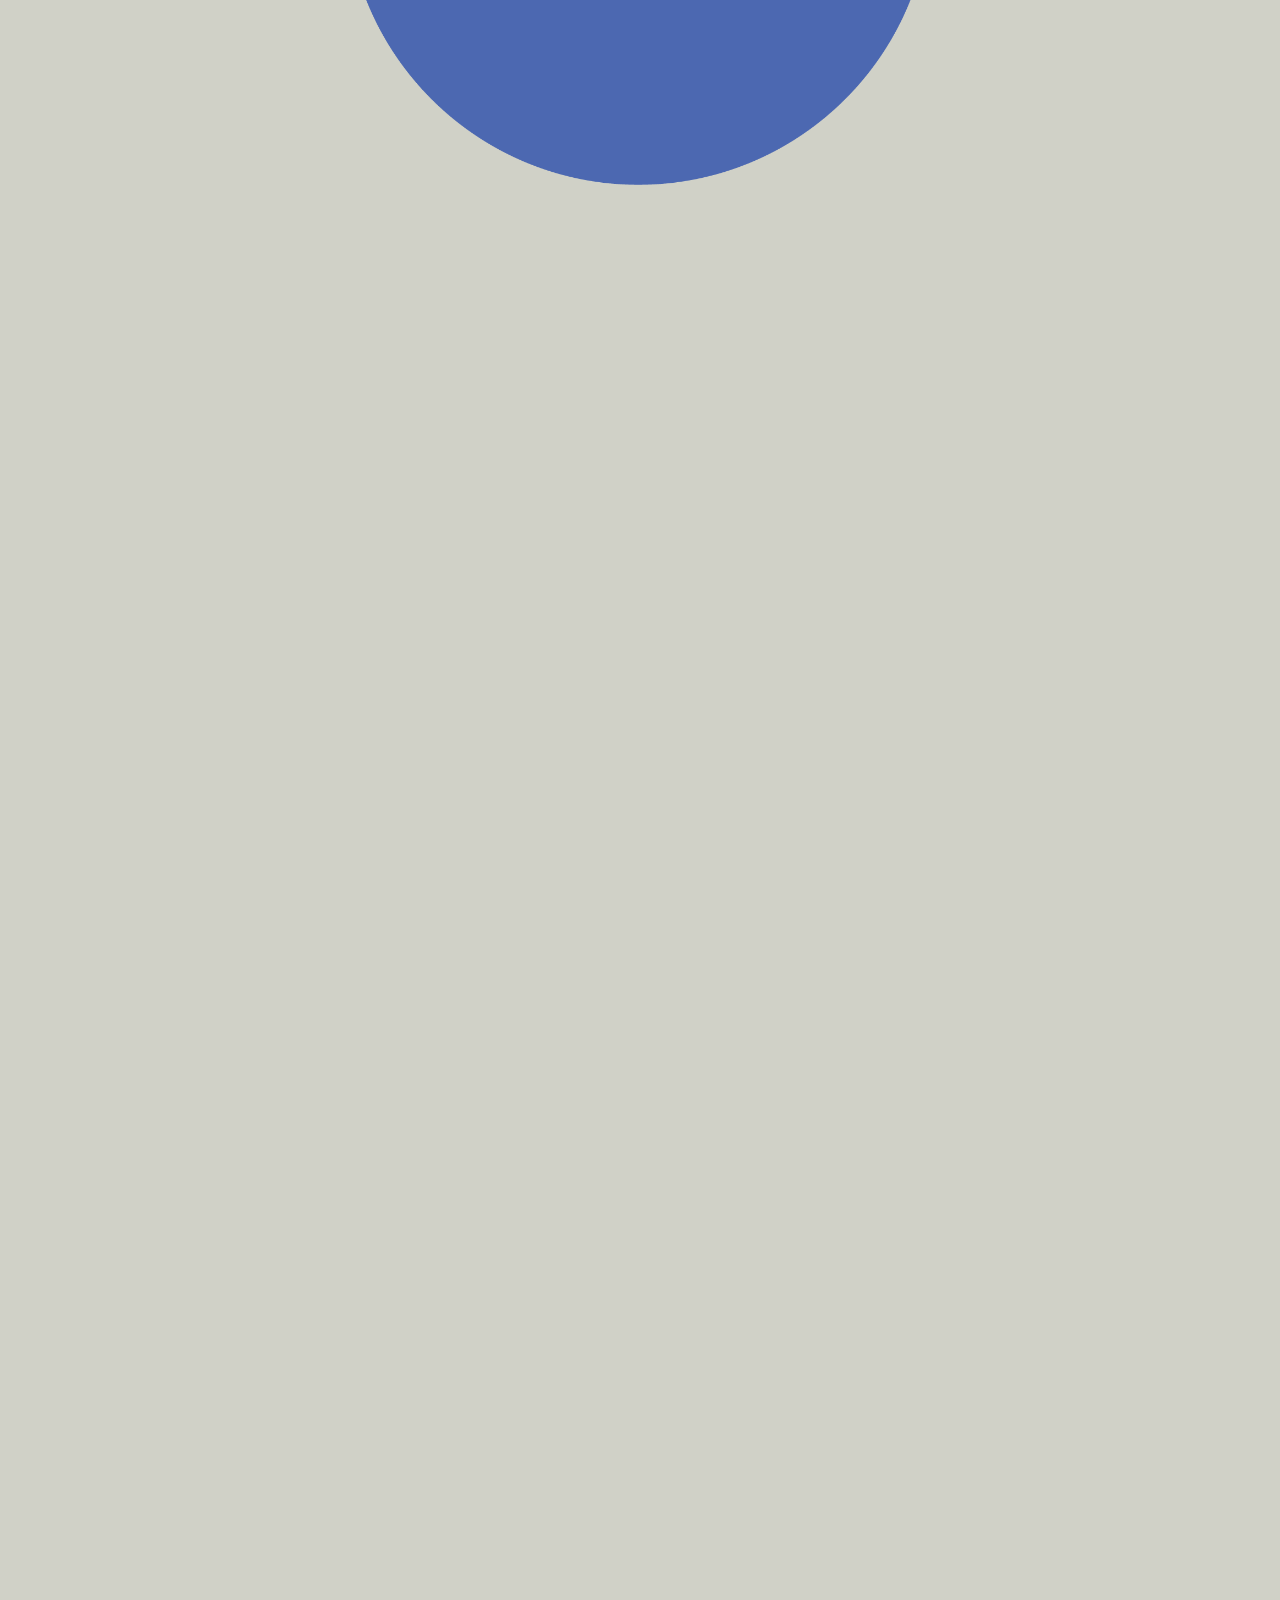
==== commit 3b415ba9: "Update index.html" ====
--- a/index.html
+++ b/index.html
@@ -50,9 +50,9 @@
 
         <div class="titre">Une Visualisation Graphique<br> de la Collection de Design</div>
 
-        <div style="position: fixed; top: 0; left: 0; background: red; color: white; padding: 10px; z-index: 99999;">
+        <!-- <div style="position: fixed; top: 0; left: 0; background: red; color: white; padding: 10px; z-index: 99999;">
   Screen: <span id="screen-width"></span>px
-</div>
+</div> -->
 
         <!-- <div class="nom">Paul-Arthur Lemarquis</div> -->
 
--- a/style.css
+++ b/style.css
@@ -77,11 +77,11 @@
 }
 
 /* MacBook Air 13" - 1280px */
-@media (max-width: 1200px) {
-  :root {
-    --scale-factor: 0.48; /* Slightly smaller */
+@media (max-width: 1470px) {
+  :root {
+    --scale-factor: 0.55; /* Slightly smaller */
     --left-position: 10px;
-    --top-position: 0;
+    --top-position: 0px;
   }
 }
 
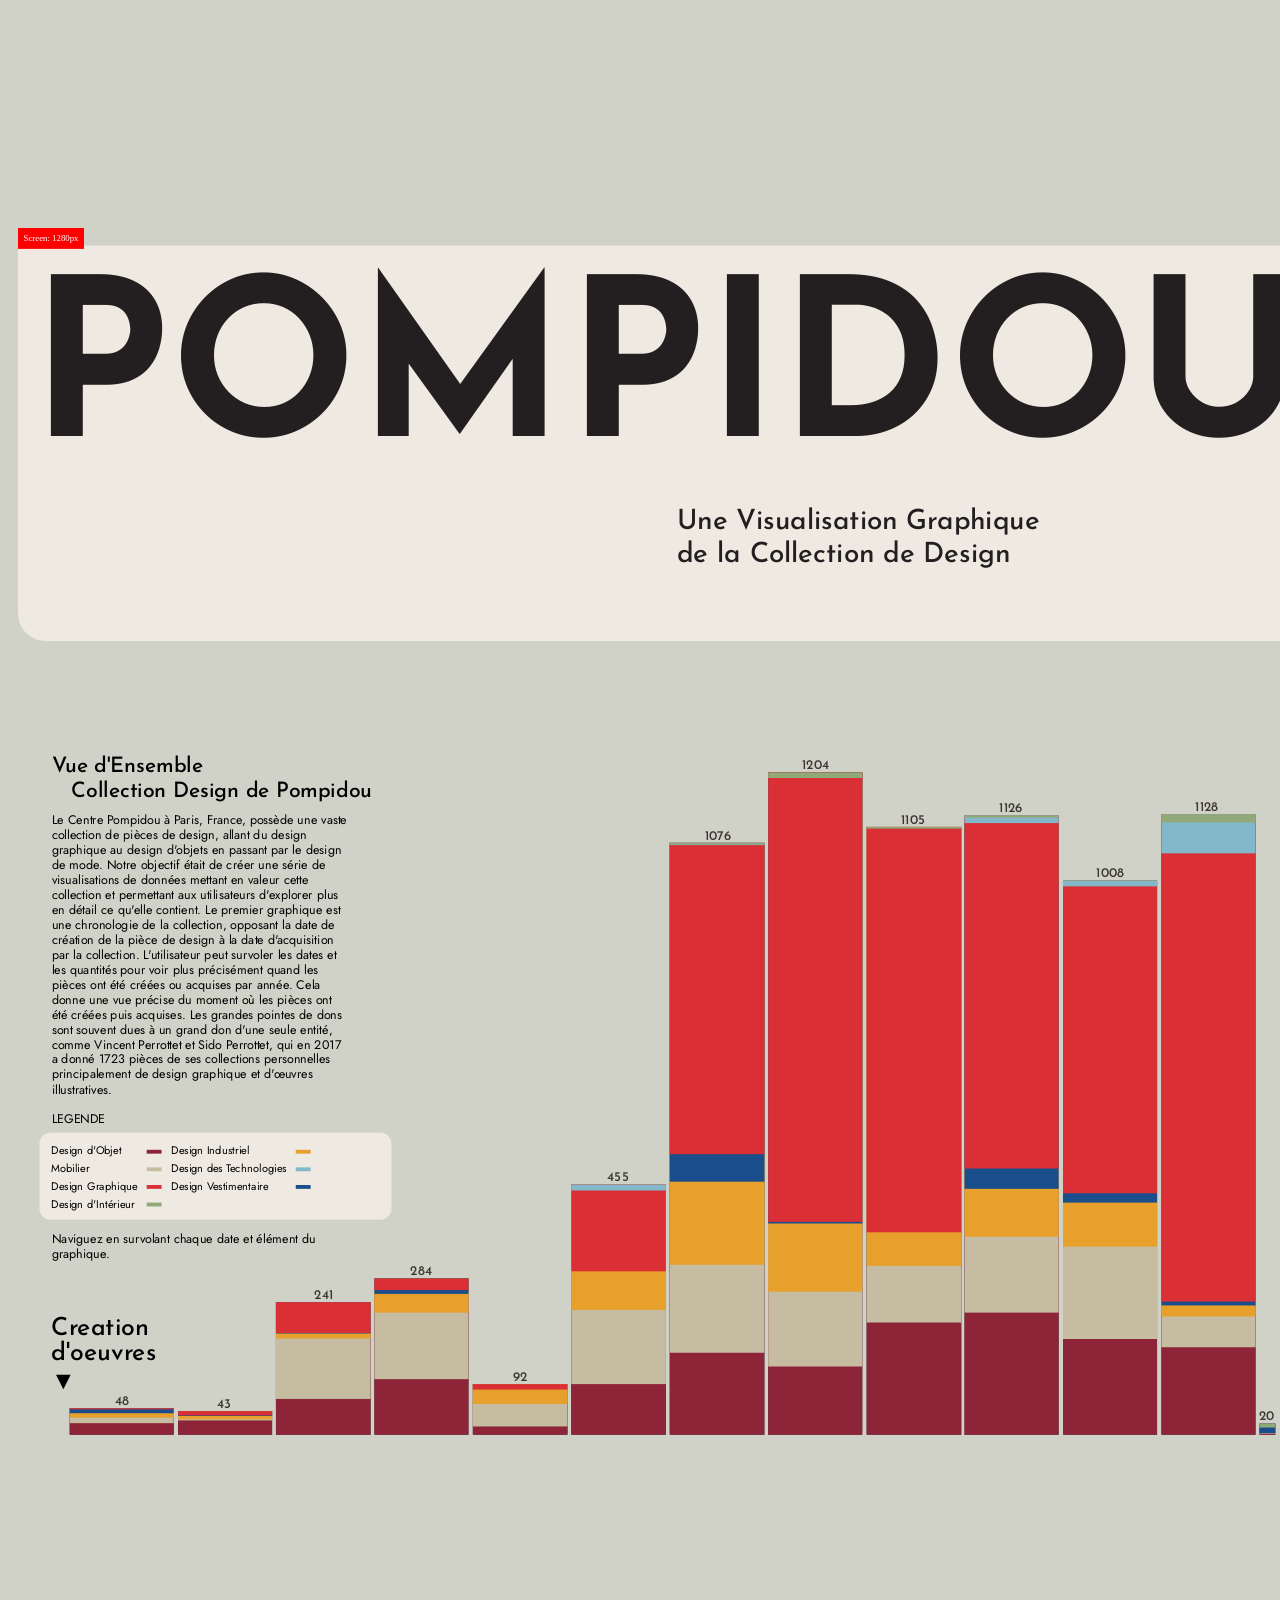
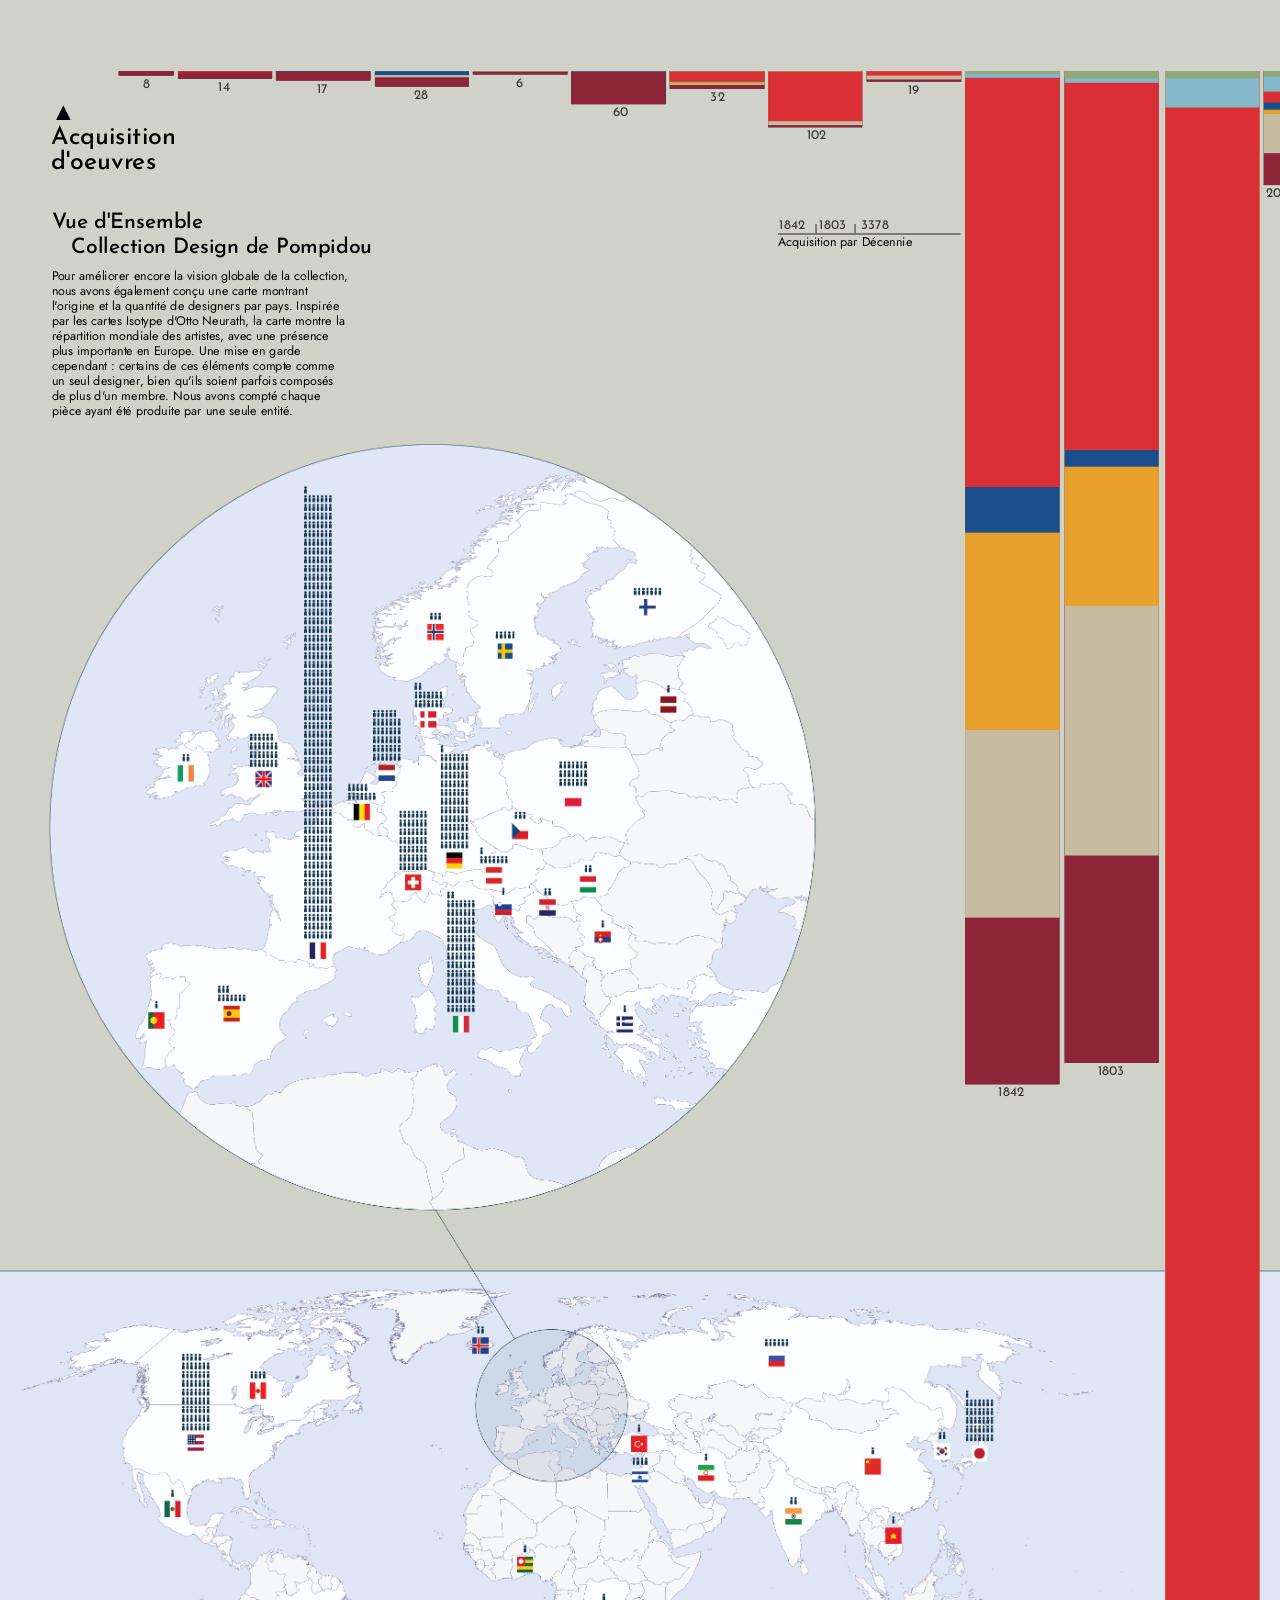
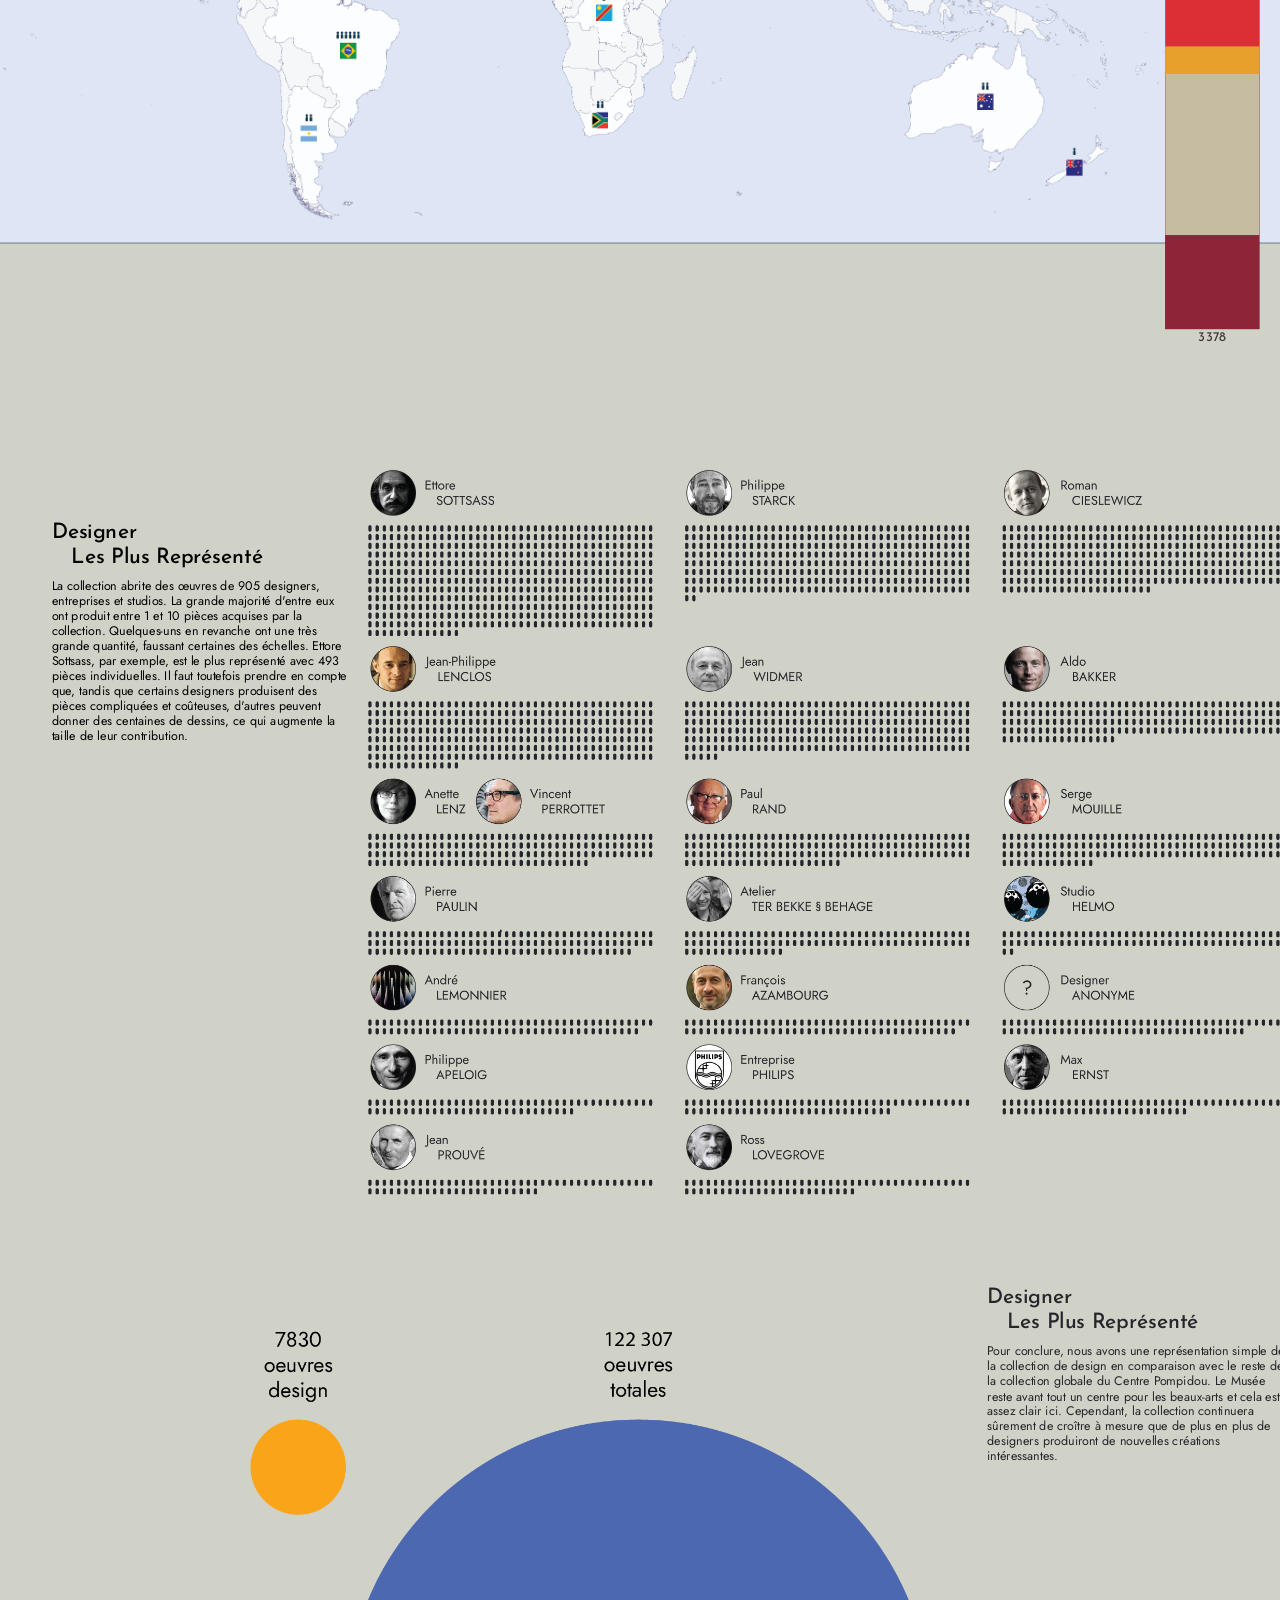
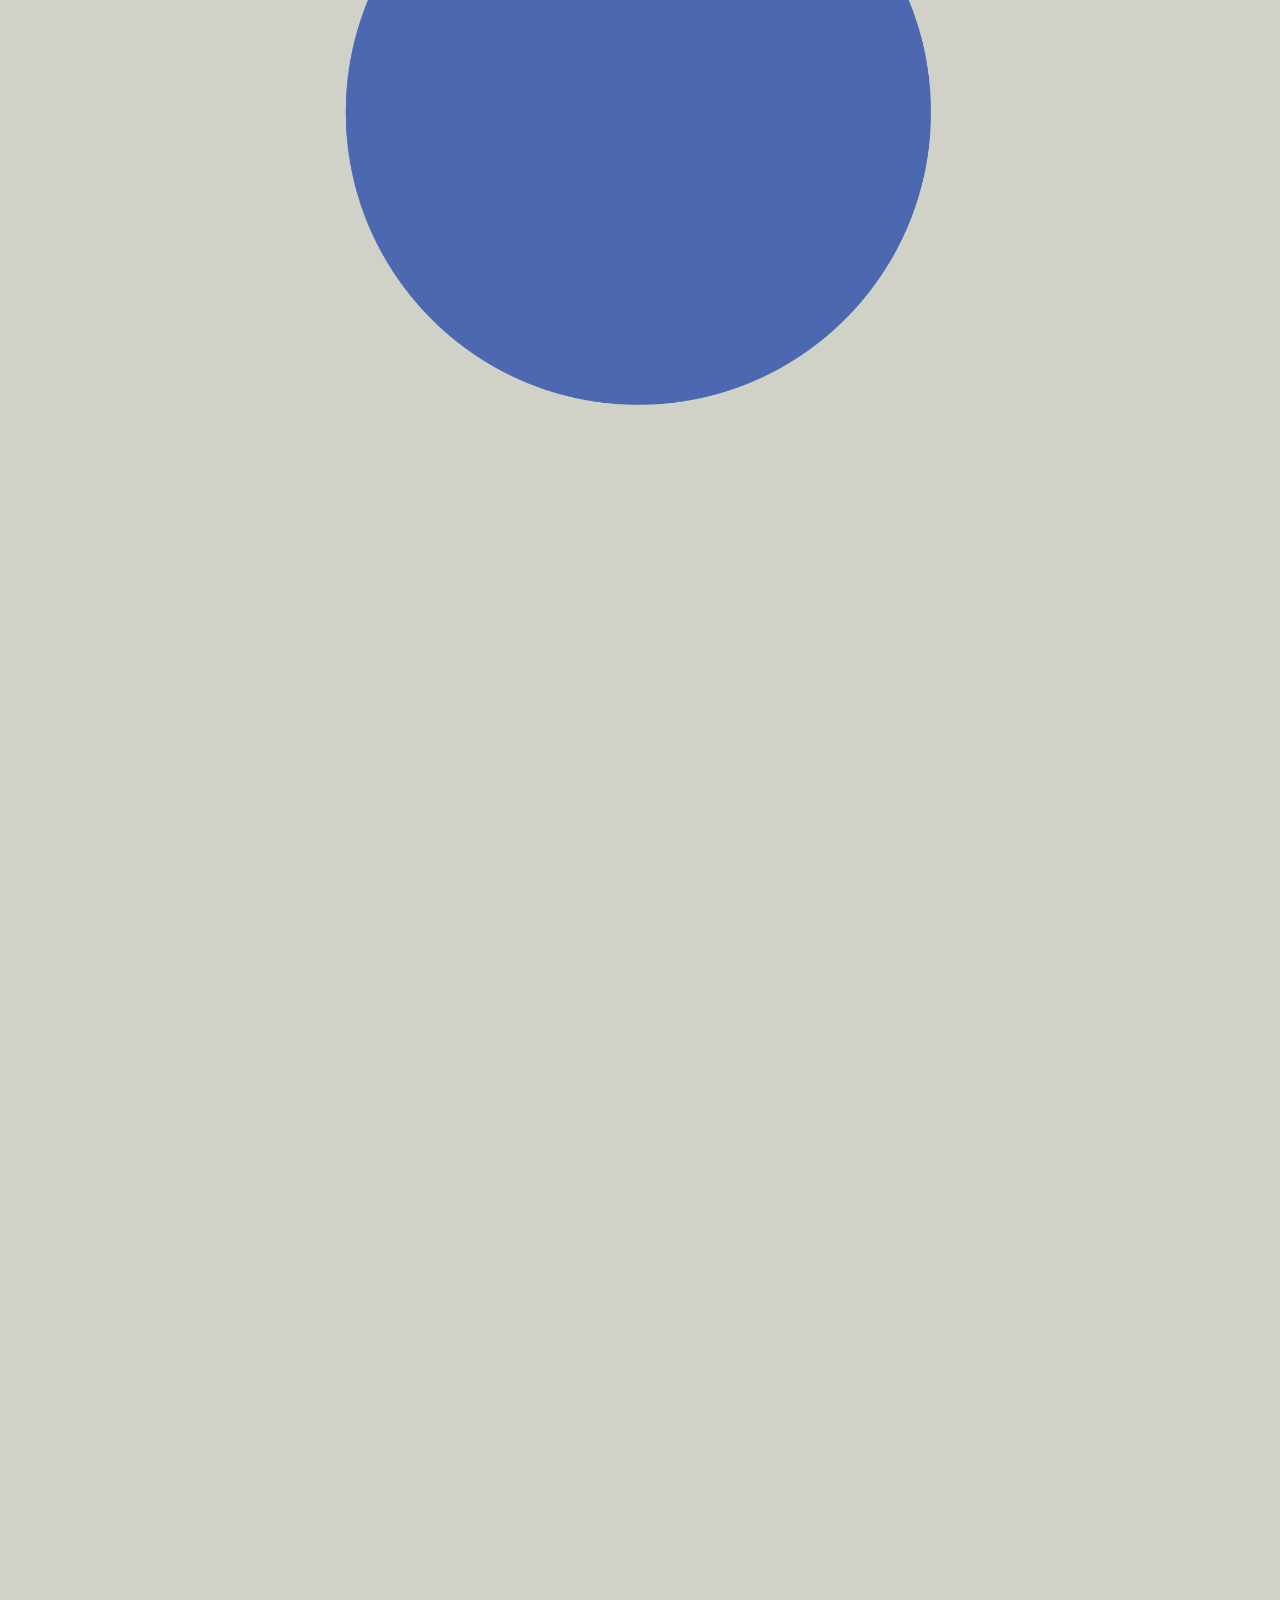
==== commit 4e7104de: "Update index.html" ====
--- a/index.html
+++ b/index.html
@@ -50,9 +50,9 @@
 
         <div class="titre">Une Visualisation Graphique<br> de la Collection de Design</div>
 
-        <!-- <div style="position: fixed; top: 0; left: 0; background: red; color: white; padding: 10px; z-index: 99999;">
+        <div style="position: fixed; top: 0; left: 0; background: red; color: white; padding: 10px; z-index: 99999;">
   Screen: <span id="screen-width"></span>px
-</div> -->
+</div>
 
         <!-- <div class="nom">Paul-Arthur Lemarquis</div> -->
 
--- a/style.css
+++ b/style.css
@@ -81,7 +81,7 @@
   :root {
     --scale-factor: 0.55; /* Slightly smaller */
     --left-position: 10px;
-    --top-position: 0px;
+    --top-position: 220px;
   }
 }
 
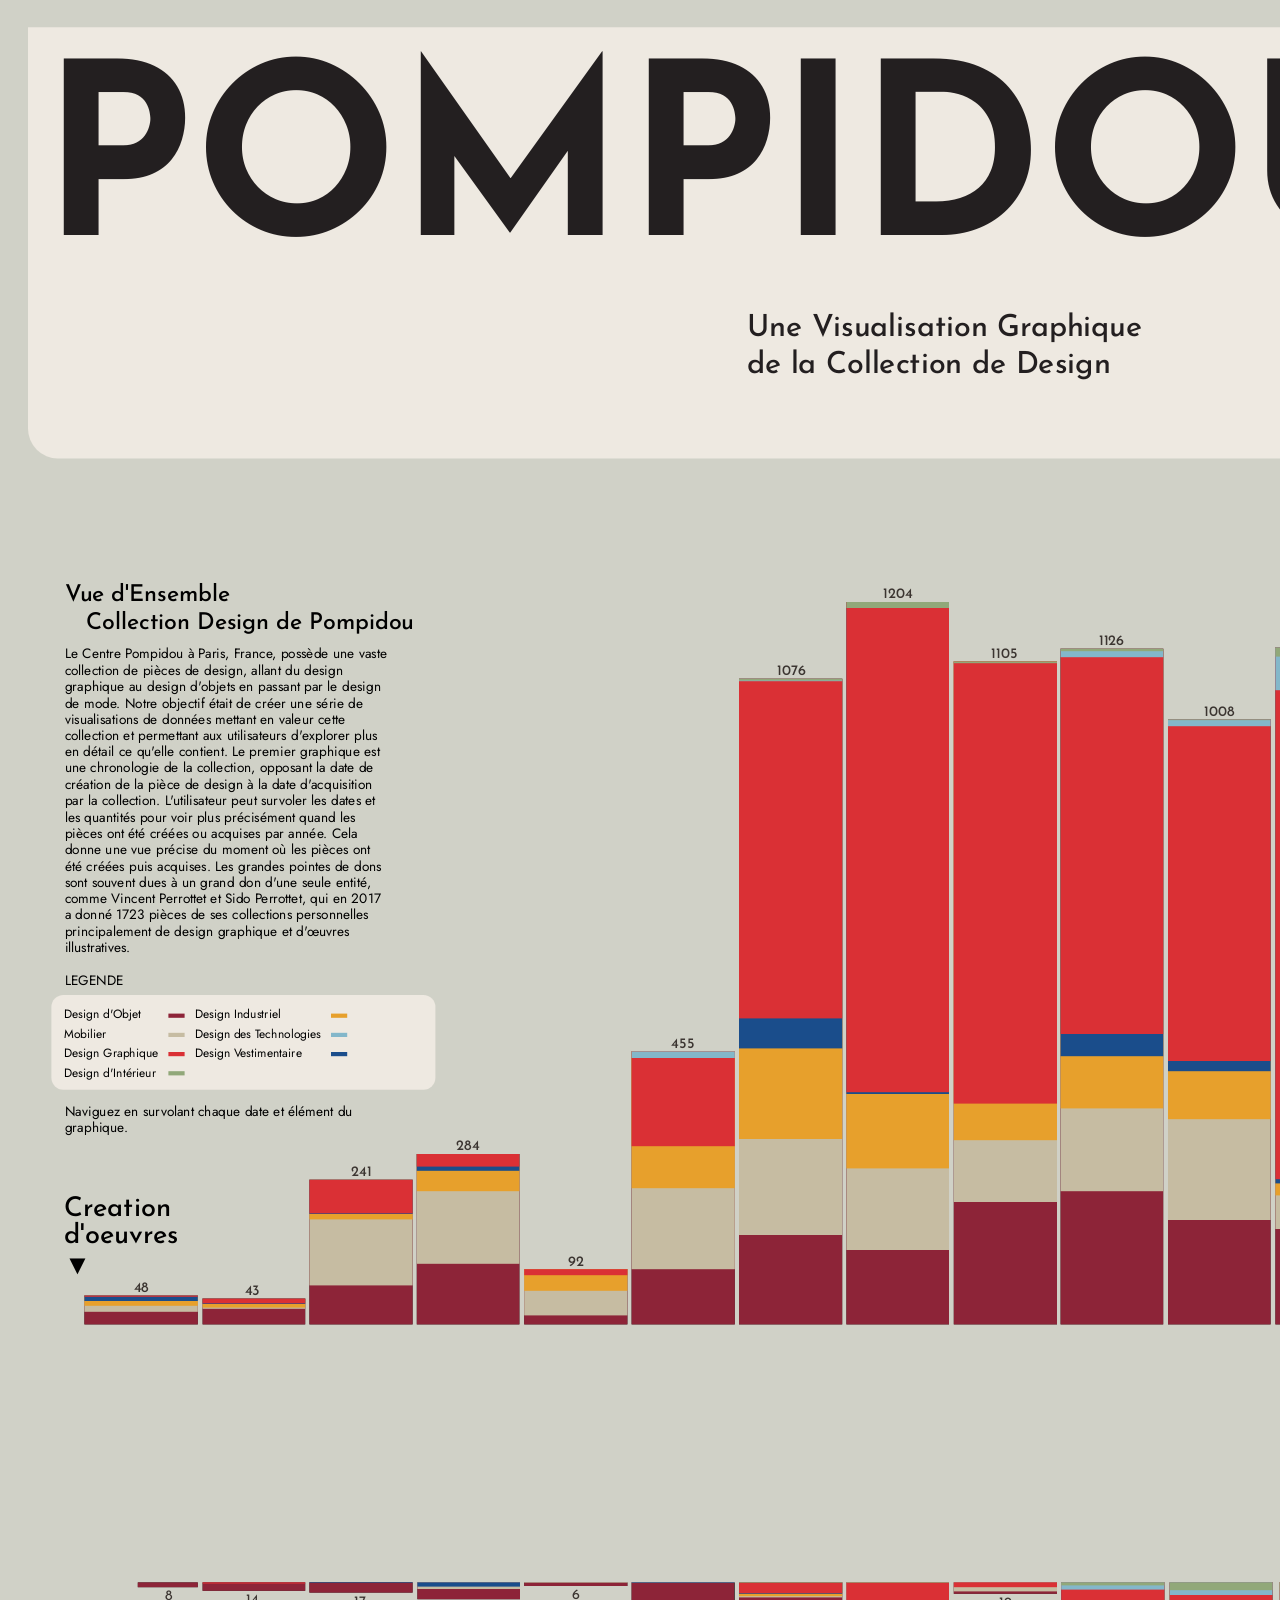
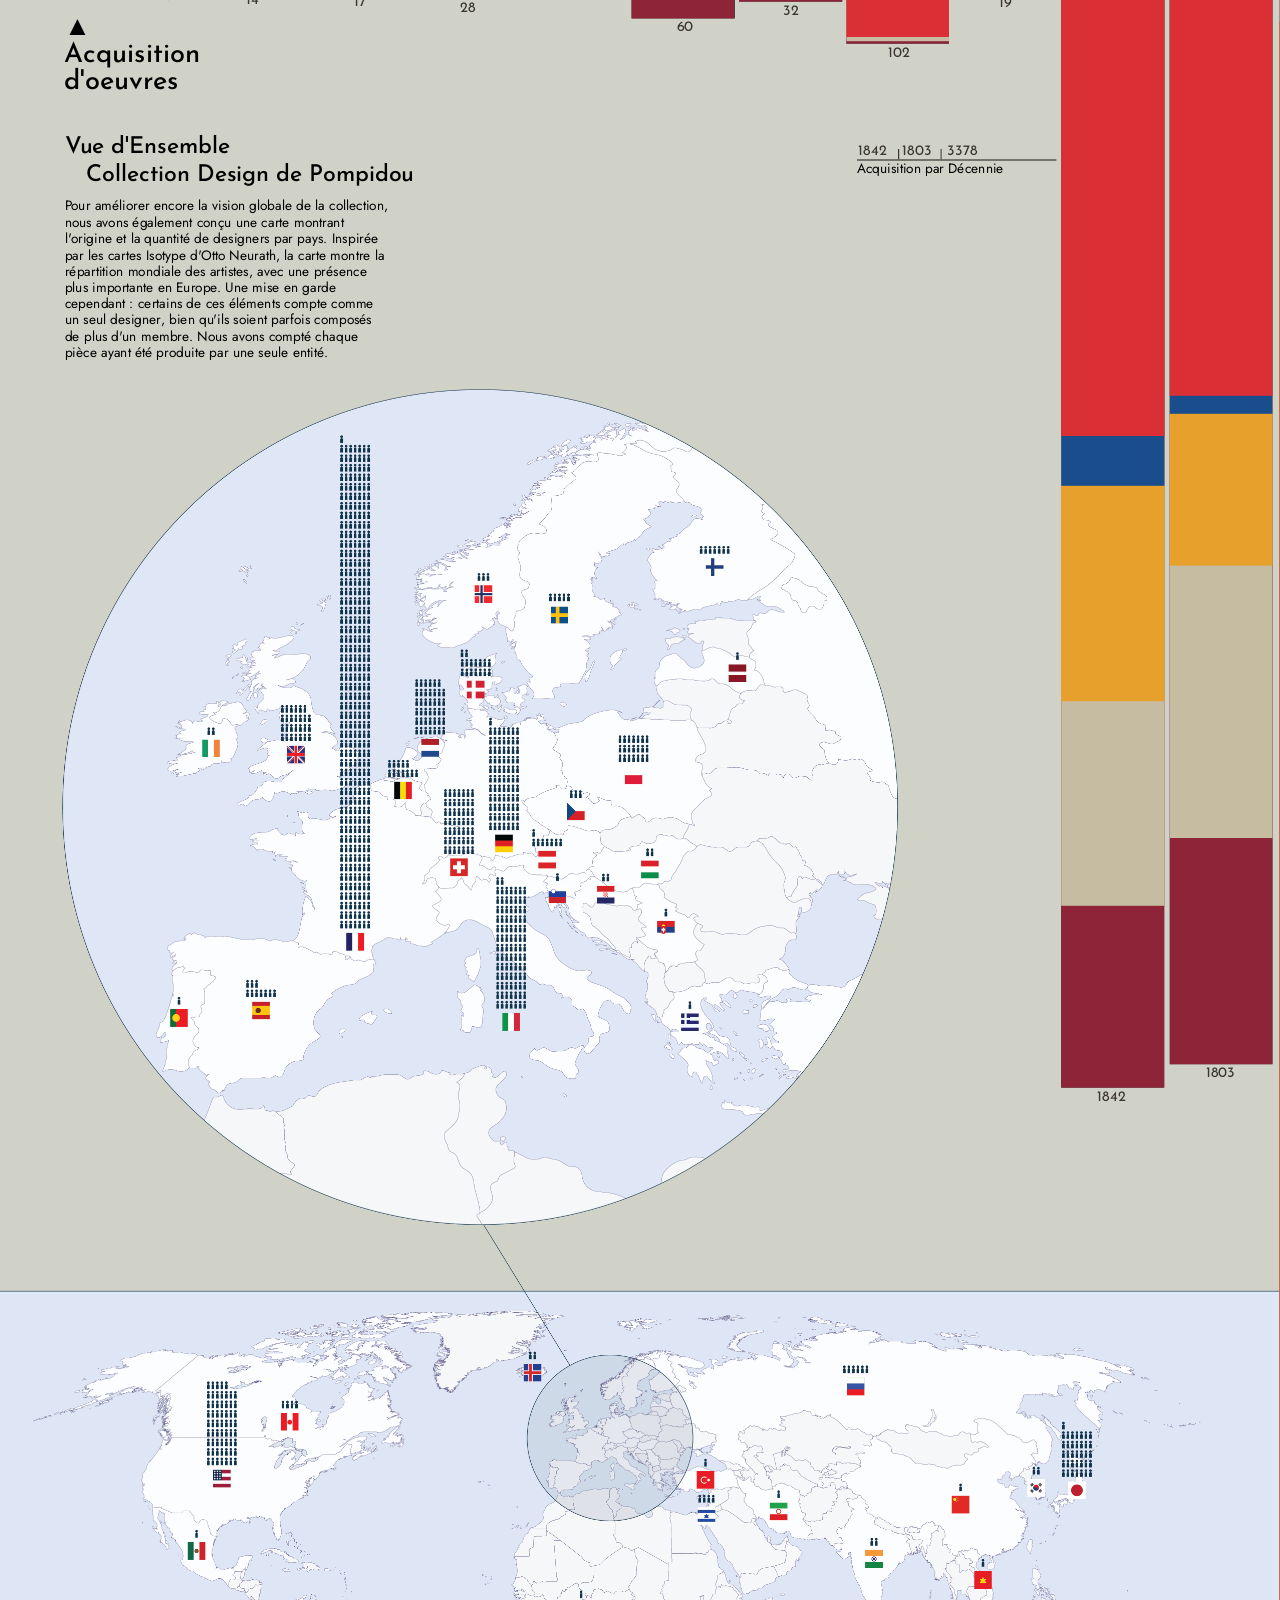
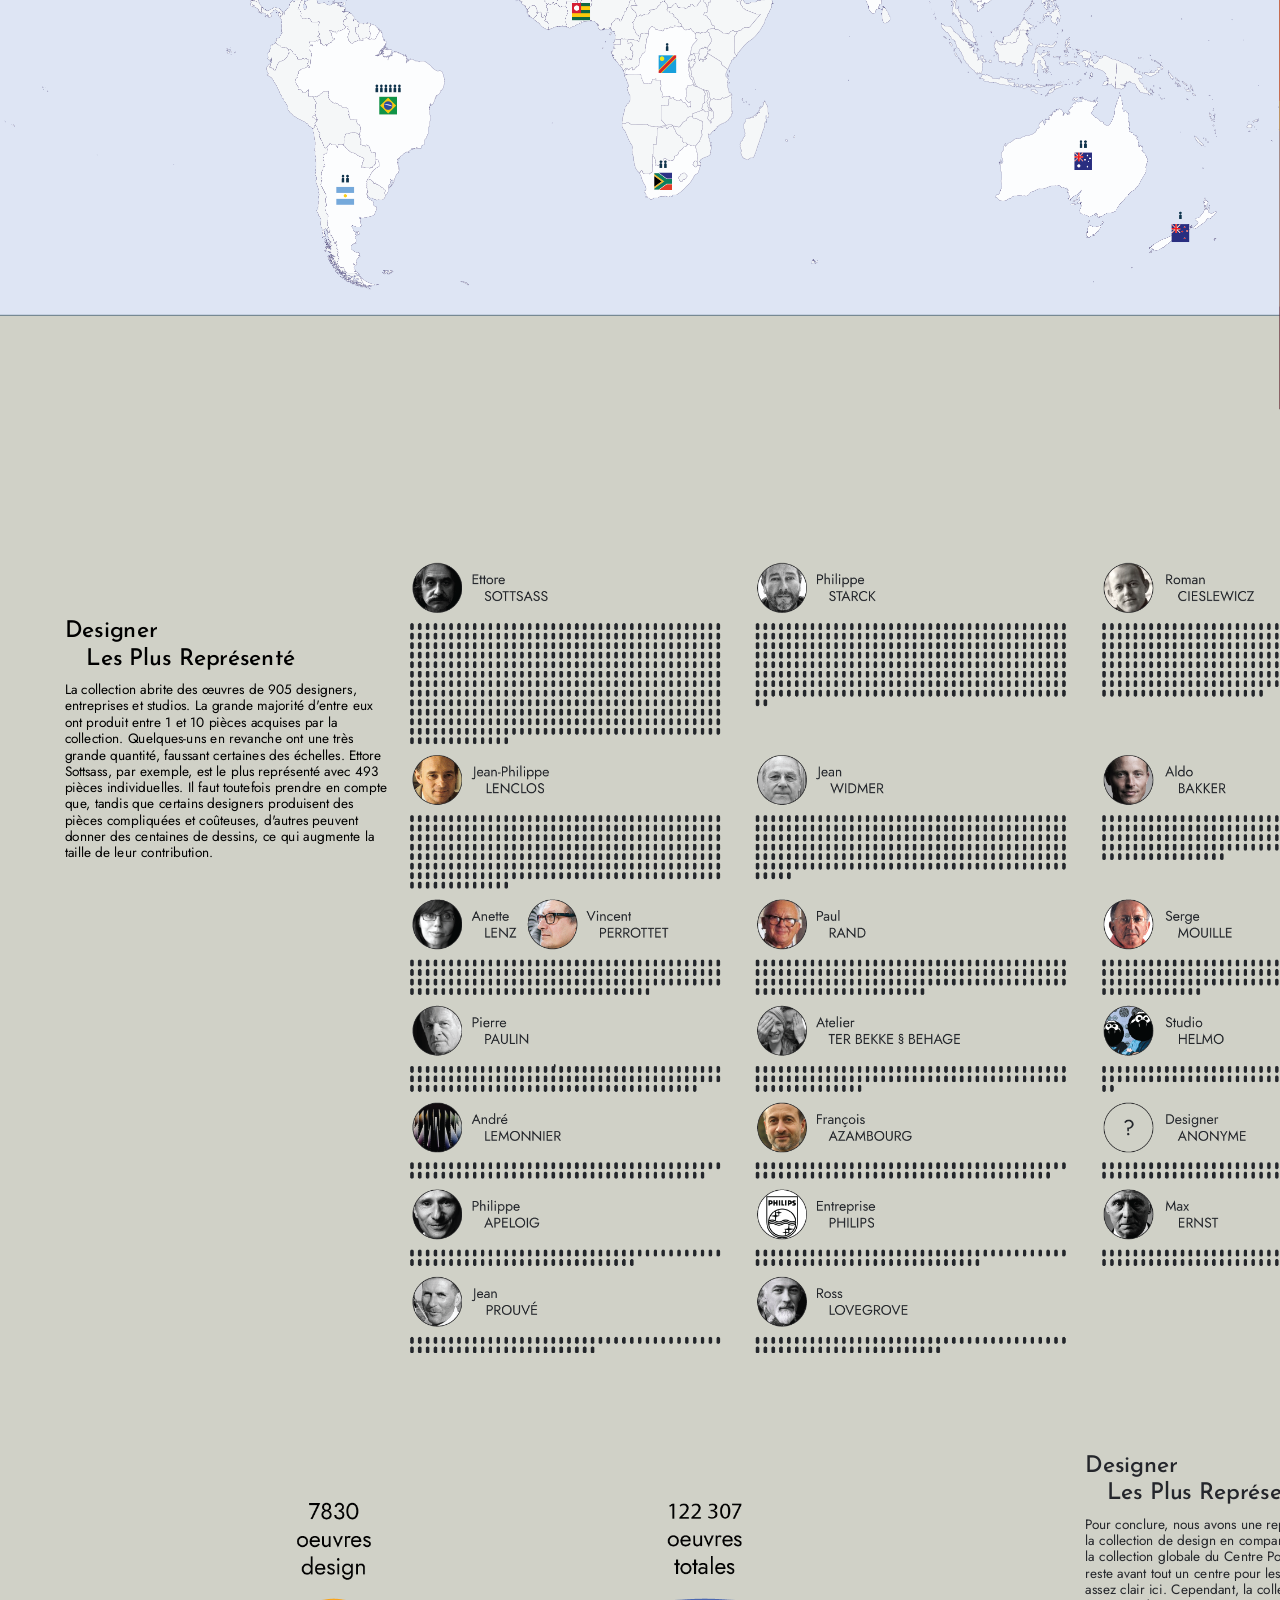
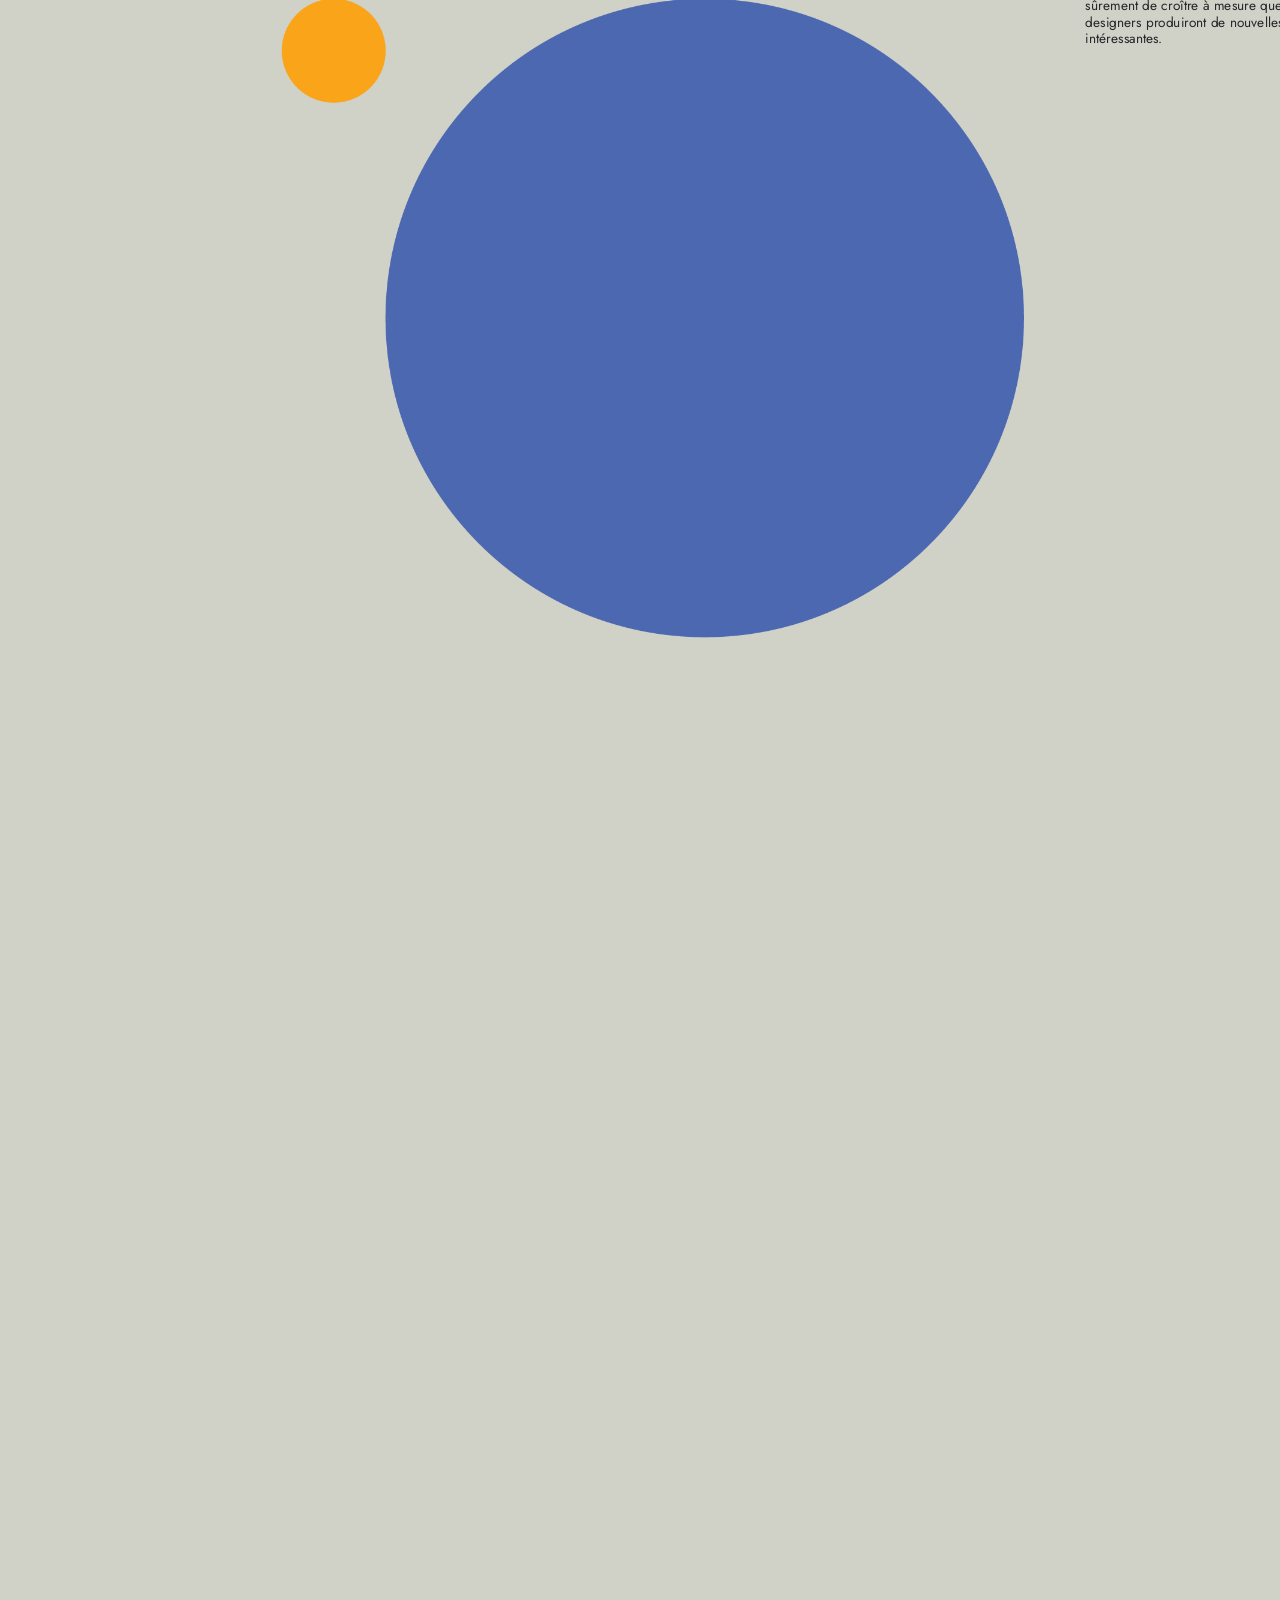
==== commit d24ff9e8: "Update index.html" ====
--- a/index.html
+++ b/index.html
@@ -50,9 +50,9 @@
 
         <div class="titre">Une Visualisation Graphique<br> de la Collection de Design</div>
 
-        <div style="position: fixed; top: 0; left: 0; background: red; color: white; padding: 10px; z-index: 99999;">
+        <!-- <div style="position: fixed; top: 0; left: 0; background: red; color: white; padding: 10px; z-index: 99999;">
   Screen: <span id="screen-width"></span>px
-</div>
+</div> -->
 
         <!-- <div class="nom">Paul-Arthur Lemarquis</div> -->
 
--- a/style.css
+++ b/style.css
@@ -79,9 +79,9 @@
 /* MacBook Air 13" - 1280px */
 @media (max-width: 1470px) {
   :root {
-    --scale-factor: 0.55; /* Slightly smaller */
-    --left-position: 10px;
-    --top-position: 220px;
+    --scale-factor: 0.60; /* Slightly smaller */
+    --left-position: 20px;
+    --top-position: 0px;
   }
 }
 
